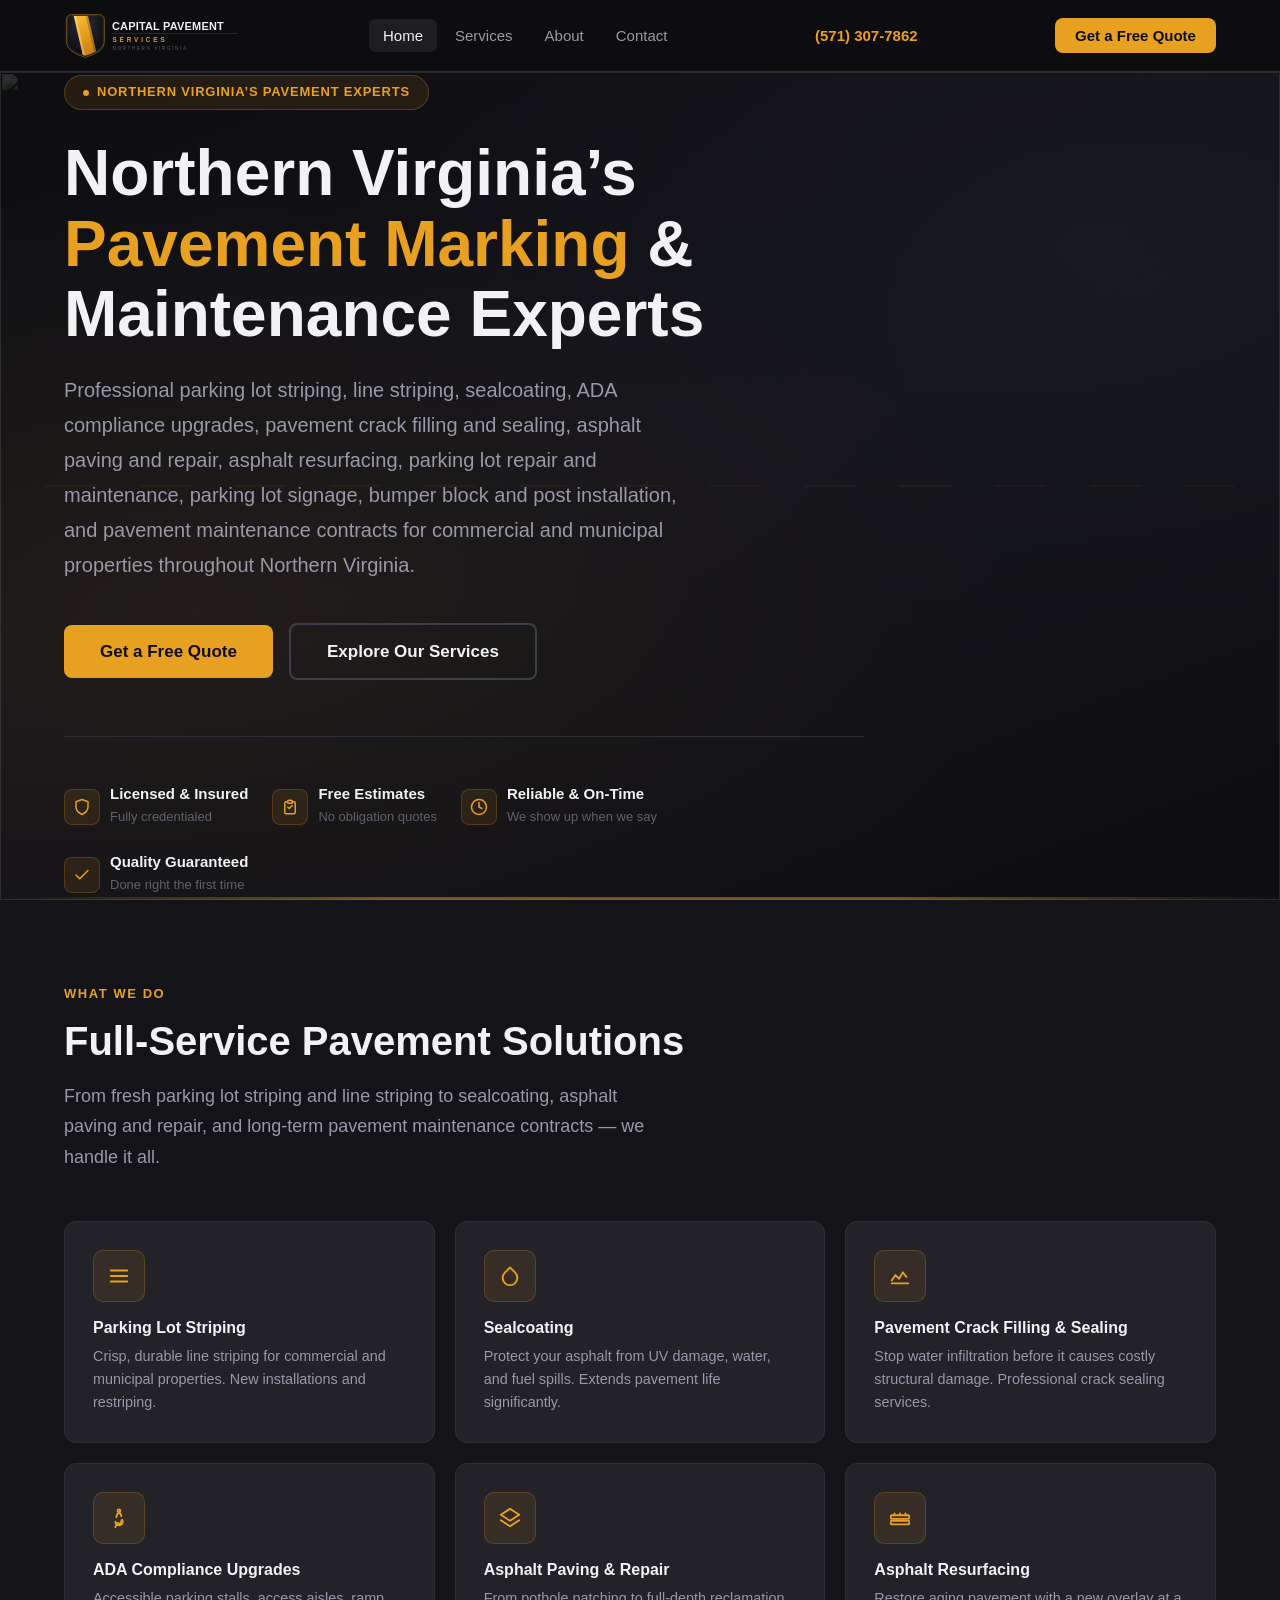
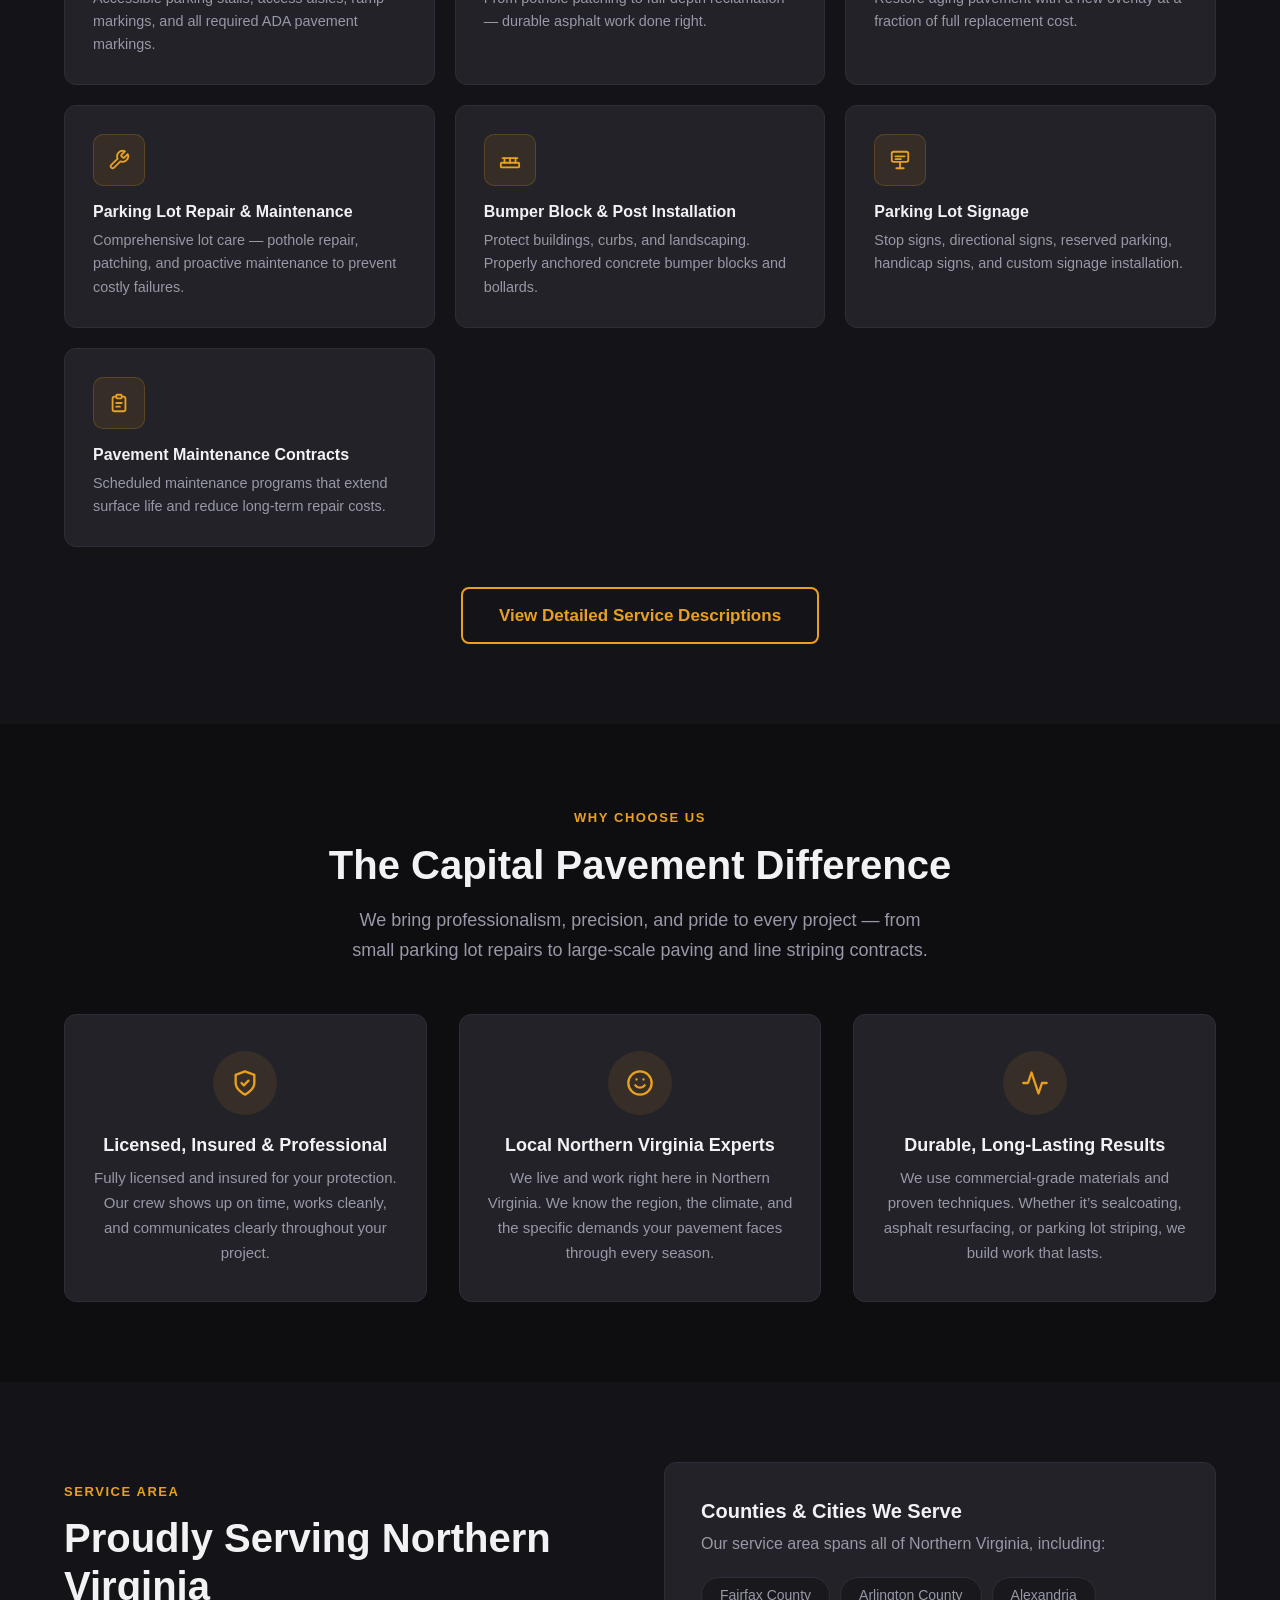
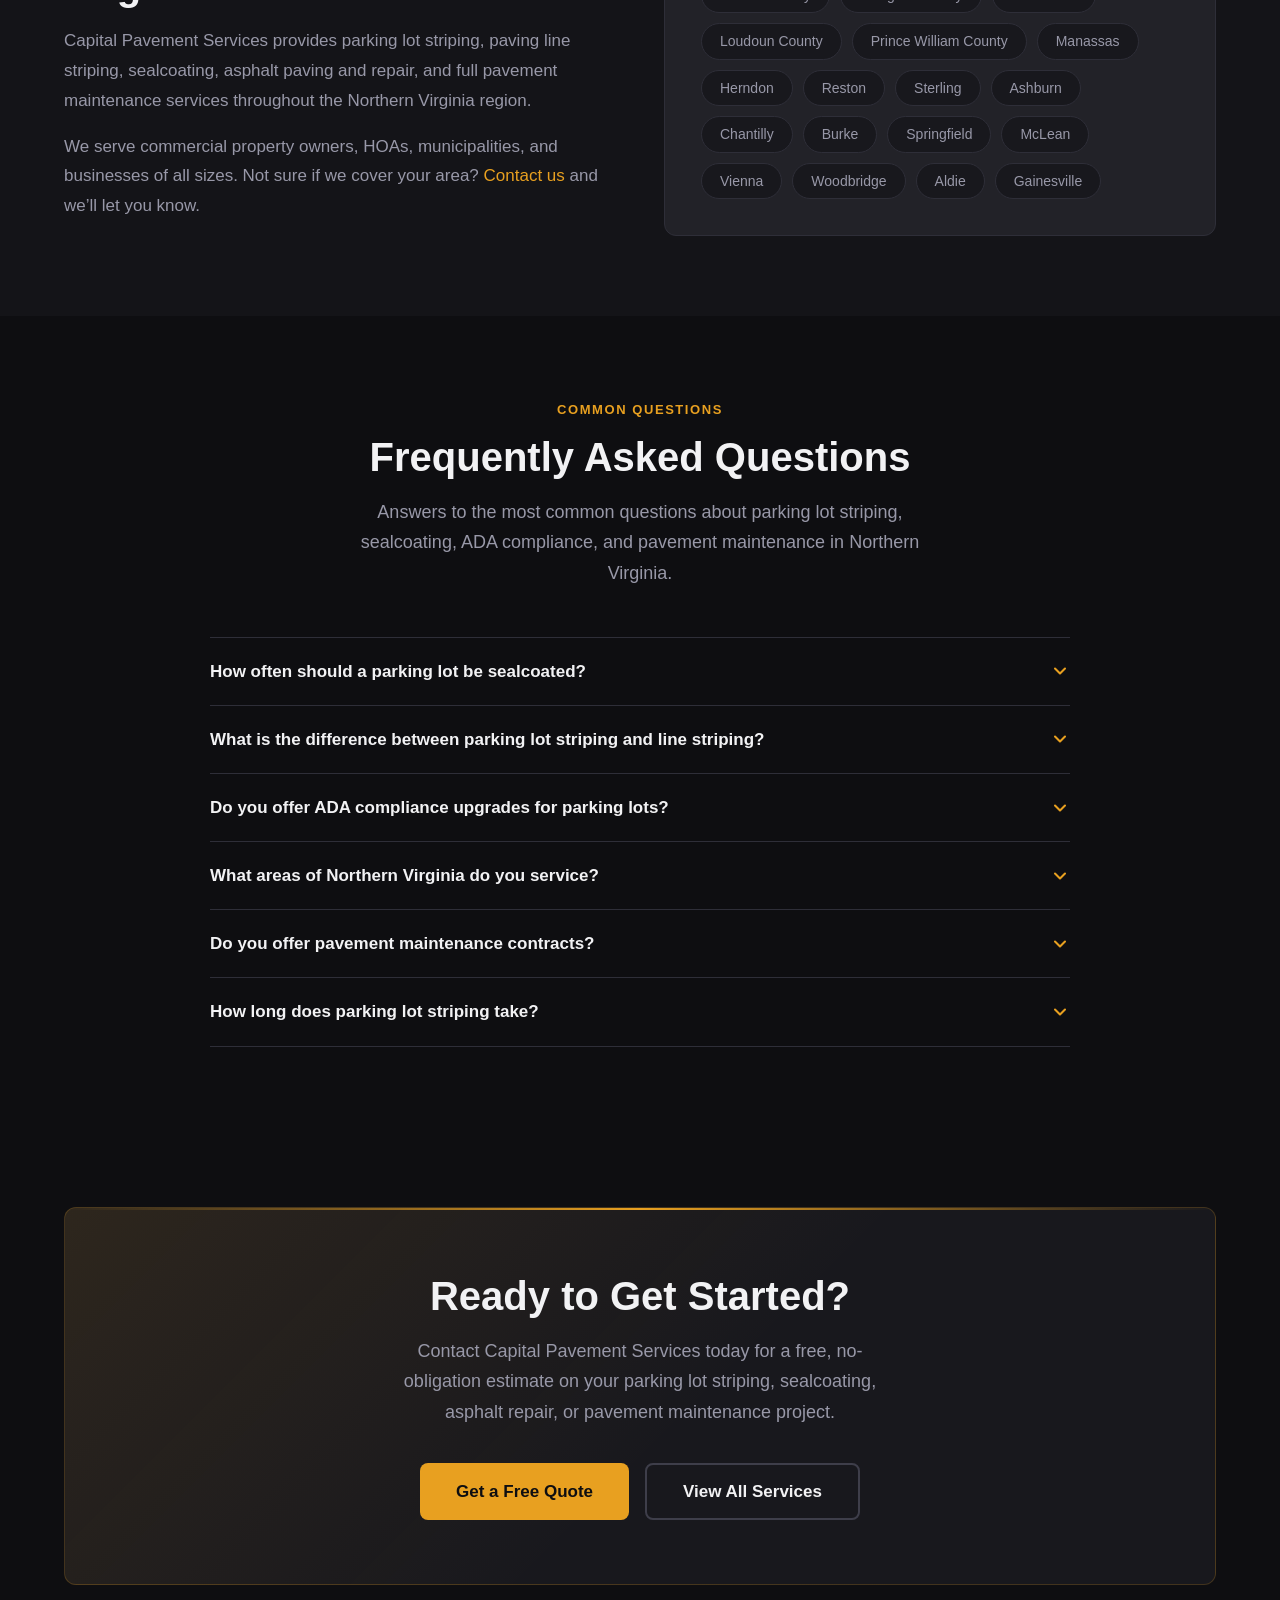
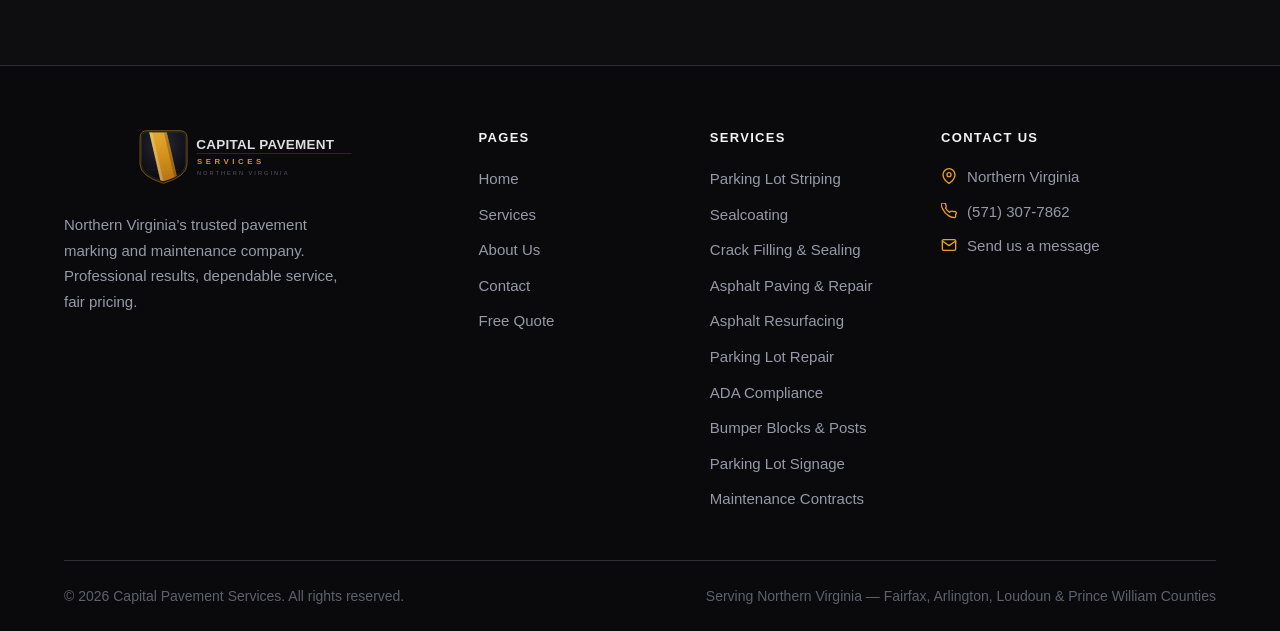
==== index.html @ f431bd07 "Initial Capital Pavement Services website launch" ====
<!DOCTYPE html>
<html lang="en">
<head>
  <meta charset="UTF-8" />
  <meta name="viewport" content="width=device-width, initial-scale=1.0" />
  <title>Capital Pavement Services | Parking Lot Striping &amp; Pavement Maintenance — Northern Virginia</title>
  <meta name="description" content="Northern Virginia's trusted pavement marking and maintenance company. Parking lot striping, sealcoating, asphalt paving, crack filling, ADA compliance, and more. Serving Fairfax, Arlington, Alexandria, Loudoun, and Prince William counties." />
  <link rel="canonical" href="https://capitalpavementservices.com/" />
  <link rel="stylesheet" href="css/styles.css" />

  <!-- ===== STRUCTURED DATA: LocalBusiness + FAQPage ===== -->
  <script type="application/ld+json">
  {
    "@context": "https://schema.org",
    "@graph": [
      {
        "@type": ["LocalBusiness", "ProfessionalService"],
        "@id": "https://capitalpavementservices.com/#business",
        "name": "Capital Pavement Services",
        "url": "https://capitalpavementservices.com",
        "telephone": "+15713077862",
        "logo": "https://capitalpavementservices.com/logo.svg",
        "image": "https://capitalpavementservices.com/logo.svg",
        "description": "Northern Virginia's trusted pavement marking and maintenance company. Professional parking lot striping, line striping, sealcoating, ADA compliance upgrades, asphalt paving and repair, asphalt resurfacing, pavement crack filling and sealing, parking lot repair and maintenance, parking lot signage, bumper block and post installation, and pavement maintenance contracts.",
        "areaServed": [
          {"@type": "County", "name": "Fairfax County", "containedIn": {"@type": "State", "name": "Virginia"}},
          {"@type": "County", "name": "Arlington County", "containedIn": {"@type": "State", "name": "Virginia"}},
          {"@type": "County", "name": "Loudoun County", "containedIn": {"@type": "State", "name": "Virginia"}},
          {"@type": "County", "name": "Prince William County", "containedIn": {"@type": "State", "name": "Virginia"}},
          {"@type": "City", "name": "Alexandria", "containedIn": {"@type": "State", "name": "Virginia"}},
          {"@type": "City", "name": "Herndon", "containedIn": {"@type": "State", "name": "Virginia"}},
          {"@type": "City", "name": "Reston", "containedIn": {"@type": "State", "name": "Virginia"}},
          {"@type": "City", "name": "Sterling", "containedIn": {"@type": "State", "name": "Virginia"}},
          {"@type": "City", "name": "Ashburn", "containedIn": {"@type": "State", "name": "Virginia"}},
          {"@type": "City", "name": "Chantilly", "containedIn": {"@type": "State", "name": "Virginia"}},
          {"@type": "City", "name": "Manassas", "containedIn": {"@type": "State", "name": "Virginia"}},
          {"@type": "City", "name": "Woodbridge", "containedIn": {"@type": "State", "name": "Virginia"}},
          {"@type": "City", "name": "McLean", "containedIn": {"@type": "State", "name": "Virginia"}},
          {"@type": "City", "name": "Vienna", "containedIn": {"@type": "State", "name": "Virginia"}},
          {"@type": "City", "name": "Springfield", "containedIn": {"@type": "State", "name": "Virginia"}},
          {"@type": "City", "name": "Burke", "containedIn": {"@type": "State", "name": "Virginia"}},
          {"@type": "City", "name": "Gainesville", "containedIn": {"@type": "State", "name": "Virginia"}},
          {"@type": "City", "name": "Aldie", "containedIn": {"@type": "State", "name": "Virginia"}}
        ],
        "hasOfferCatalog": {
          "@type": "OfferCatalog",
          "name": "Pavement Services — Northern Virginia",
          "itemListElement": [
            {"@type": "Offer", "itemOffered": {"@type": "Service", "name": "Parking Lot Striping", "url": "https://capitalpavementservices.com/parking-lot-striping.html"}},
            {"@type": "Offer", "itemOffered": {"@type": "Service", "name": "Line Striping", "url": "https://capitalpavementservices.com/parking-lot-striping.html"}},
            {"@type": "Offer", "itemOffered": {"@type": "Service", "name": "Sealcoating", "url": "https://capitalpavementservices.com/sealcoating.html"}},
            {"@type": "Offer", "itemOffered": {"@type": "Service", "name": "ADA Compliance Upgrades", "url": "https://capitalpavementservices.com/ada-compliance.html"}},
            {"@type": "Offer", "itemOffered": {"@type": "Service", "name": "Pavement Crack Filling and Sealing", "url": "https://capitalpavementservices.com/crack-filling.html"}},
            {"@type": "Offer", "itemOffered": {"@type": "Service", "name": "Asphalt Paving and Repair", "url": "https://capitalpavementservices.com/asphalt-paving.html"}},
            {"@type": "Offer", "itemOffered": {"@type": "Service", "name": "Asphalt Resurfacing", "url": "https://capitalpavementservices.com/asphalt-resurfacing.html"}},
            {"@type": "Offer", "itemOffered": {"@type": "Service", "name": "Parking Lot Repair and Maintenance", "url": "https://capitalpavementservices.com/parking-lot-maintenance.html"}},
            {"@type": "Offer", "itemOffered": {"@type": "Service", "name": "Parking Lot Signage", "url": "https://capitalpavementservices.com/parking-lot-signage.html"}},
            {"@type": "Offer", "itemOffered": {"@type": "Service", "name": "Bumper Block and Post Installation", "url": "https://capitalpavementservices.com/bumper-block-installation.html"}},
            {"@type": "Offer", "itemOffered": {"@type": "Service", "name": "Pavement Maintenance Contracts", "url": "https://capitalpavementservices.com/maintenance-contracts.html"}}
          ]
        }
      },
      {
        "@type": "FAQPage",
        "mainEntity": [
          {
            "@type": "Question",
            "name": "How often should a parking lot be sealcoated?",
            "acceptedAnswer": {
              "@type": "Answer",
              "text": "Most commercial parking lots in Northern Virginia should be sealcoated every 2–3 years. The right schedule depends on traffic volume, sun exposure, and the current condition of the asphalt. Freshly paved surfaces should cure for at least 6–12 months before the first sealcoating application. Regular sealcoating prevents UV oxidation, water infiltration, and fuel spill damage — extending the life of your pavement significantly and reducing long-term repair costs."
            }
          },
          {
            "@type": "Question",
            "name": "What is the difference between parking lot striping and line striping?",
            "acceptedAnswer": {
              "@type": "Answer",
              "text": "Parking lot striping and line striping refer to the same service — the painted markings applied to a parking lot surface. These include parking space lines, directional arrows, fire lanes, handicap symbols, crosswalks, and stall numbers. 'Line striping' is a broader industry term that covers any pavement line marking, while 'parking lot striping' specifically describes commercial lot markings. At Capital Pavement Services, we use both terms interchangeably when describing our commercial parking lot marking services throughout Northern Virginia."
            }
          },
          {
            "@type": "Question",
            "name": "Do you offer ADA compliance upgrades for parking lots?",
            "acceptedAnswer": {
              "@type": "Answer",
              "text": "Yes. Capital Pavement Services provides full ADA compliance upgrades for commercial parking lots throughout Northern Virginia. This includes painting accessible parking stalls, van-accessible spaces, access aisles, ISA (International Symbol of Accessibility) symbols, curb ramp markings, and installing ADA-compliant handicap parking signs. We help property owners meet all current ADA requirements to avoid costly penalties and ensure access for every visitor."
            }
          },
          {
            "@type": "Question",
            "name": "What areas of Northern Virginia do you service?",
            "acceptedAnswer": {
              "@type": "Answer",
              "text": "We serve commercial and municipal properties throughout Northern Virginia, including Fairfax County, Arlington County, Alexandria, Loudoun County, Prince William County, Manassas, Herndon, Reston, Sterling, Ashburn, Chantilly, Burke, Springfield, McLean, Vienna, Woodbridge, Aldie, and Gainesville. Not sure if we cover your location? Contact us and we'll be happy to let you know."
            }
          },
          {
            "@type": "Question",
            "name": "Do you offer pavement maintenance contracts?",
            "acceptedAnswer": {
              "@type": "Answer",
              "text": "Yes. Our pavement maintenance contracts are designed for commercial property owners, property managers, HOAs, and municipalities who want to protect their pavement investment long-term. A maintenance contract with Capital Pavement Services typically includes scheduled sealcoating, crack filling, restriping, and annual pavement inspections. Contract clients receive priority scheduling and preferred pricing on all services."
            }
          },
          {
            "@type": "Question",
            "name": "How long does parking lot striping take?",
            "acceptedAnswer": {
              "@type": "Answer",
              "text": "Most standard commercial parking lot striping jobs in Northern Virginia are completed in a few hours to a single day, depending on lot size and layout complexity. Freshly painted lines typically dry within 30–60 minutes under normal weather conditions. We schedule work to minimize disruption to your tenants or customers — early mornings, evenings, and weekends are all available."
            }
          }
        ]
      }
    ]
  }
  </script>
</head>
<body>

  <!-- ===== NAVIGATION ===== -->
  <nav class="nav" role="navigation" aria-label="Main navigation">
    <div class="container nav-inner">

      <a href="index.html" class="nav-logo" aria-label="Capital Pavement Services Home">
        <img src="logo.svg" alt="Capital Pavement Services — Northern Virginia" class="nav-logo-img" />
      </a>

      <ul class="nav-links" role="list">
        <li><a href="index.html" class="nav-link">Home</a></li>
        <li><a href="services.html" class="nav-link">Services</a></li>
        <li><a href="about.html" class="nav-link">About</a></li>
        <li><a href="contact.html" class="nav-link">Contact</a></li>
      </ul>

      <a href="tel:5713077862" class="nav-phone">(571) 307-7862</a>
      <a href="contact.html" class="btn btn-primary nav-cta">Get a Free Quote</a>

      <button class="nav-toggle" id="navToggle" aria-expanded="false" aria-label="Open menu">
        <span></span>
        <span></span>
        <span></span>
      </button>
    </div>
  </nav>

  <!-- Mobile nav drawer -->
  <div class="mobile-nav" id="mobileNav" role="dialog" aria-label="Mobile menu">
    <a href="index.html" class="mobile-nav-link">Home</a>
    <a href="services.html" class="mobile-nav-link">Services</a>
    <a href="about.html" class="mobile-nav-link">About</a>
    <a href="contact.html" class="mobile-nav-link">Contact</a>
    <a href="tel:5713077862" class="mobile-nav-phone">&#9990; Call: (571) 307-7862</a>
    <a href="contact.html" class="btn btn-primary mobile-nav-cta">Get a Free Quote</a>
  </div>

  <!-- ===== HERO ===== -->
  <section class="hero" aria-label="Hero">
    <img
      src="https://images.unsplash.com/photo-1656644177899-a83d045640e9?auto=format&fit=crop&w=1920&q=80"
      alt=""
      class="hero-bg-img"
      aria-hidden="true"
      fetchpriority="high"
    />
    <div class="container">
      <div class="hero-content">

        <div class="hero-badge">Northern Virginia&rsquo;s Pavement Experts</div>

        <h1>
          Northern Virginia&rsquo;s<br />
          <span class="accent">Pavement Marking</span> &amp;<br />
          Maintenance Experts
        </h1>

        <p class="hero-subtitle">
          Professional parking lot striping, line striping, sealcoating, ADA compliance upgrades, pavement crack filling and sealing, asphalt paving and repair, asphalt resurfacing, parking lot repair and maintenance, parking lot signage, bumper block and post installation, and pavement maintenance contracts for commercial and municipal properties throughout Northern Virginia.
        </p>

        <div class="hero-actions">
          <a href="contact.html" class="btn btn-primary btn-lg">Get a Free Quote</a>
          <a href="services.html" class="btn btn-secondary btn-lg">Explore Our Services</a>
        </div>

        <div class="hero-trust">
          <div class="hero-trust-item">
            <div class="hero-trust-icon">
              <svg viewBox="0 0 24 24" fill="none" stroke="currentColor" stroke-width="2" stroke-linecap="round" stroke-linejoin="round" aria-hidden="true">
                <path d="M12 22s8-4 8-10V5l-8-3-8 3v7c0 6 8 10 8 10z"/>
              </svg>
            </div>
            <div class="hero-trust-text">
              <strong>Licensed &amp; Insured</strong>
              <span>Fully credentialed</span>
            </div>
          </div>
          <div class="hero-trust-item">
            <div class="hero-trust-icon">
              <svg viewBox="0 0 24 24" fill="none" stroke="currentColor" stroke-width="2" stroke-linecap="round" stroke-linejoin="round" aria-hidden="true">
                <path d="M9 5H7a2 2 0 00-2 2v12a2 2 0 002 2h10a2 2 0 002-2V7a2 2 0 00-2-2h-2"/>
                <rect x="9" y="3" width="6" height="4" rx="1"/>
                <polyline points="9 12 11 14 15 10"/>
              </svg>
            </div>
            <div class="hero-trust-text">
              <strong>Free Estimates</strong>
              <span>No obligation quotes</span>
            </div>
          </div>
          <div class="hero-trust-item">
            <div class="hero-trust-icon">
              <svg viewBox="0 0 24 24" fill="none" stroke="currentColor" stroke-width="2" stroke-linecap="round" stroke-linejoin="round" aria-hidden="true">
                <circle cx="12" cy="12" r="10"/>
                <polyline points="12 6 12 12 16 14"/>
              </svg>
            </div>
            <div class="hero-trust-text">
              <strong>Reliable &amp; On-Time</strong>
              <span>We show up when we say</span>
            </div>
          </div>
          <div class="hero-trust-item">
            <div class="hero-trust-icon">
              <svg viewBox="0 0 24 24" fill="none" stroke="currentColor" stroke-width="2" stroke-linecap="round" stroke-linejoin="round" aria-hidden="true">
                <polyline points="20 6 9 17 4 12"/>
              </svg>
            </div>
            <div class="hero-trust-text">
              <strong>Quality Guaranteed</strong>
              <span>Done right the first time</span>
            </div>
          </div>
        </div>

      </div>
    </div>
  </section>

  <!-- ===== SERVICES PREVIEW ===== -->
  <section class="section section-alt" aria-labelledby="services-heading">
    <div class="container">
      <div class="section-header">
        <p class="section-label">What We Do</p>
        <h2 class="section-title" id="services-heading">Full-Service Pavement Solutions</h2>
        <p class="section-subtitle">
          From fresh parking lot striping and line striping to sealcoating, asphalt paving and repair,
          and long-term pavement maintenance contracts — we handle it all.
        </p>
      </div>

      <div class="services-preview-grid">

        <!-- 1. Parking Lot Striping -->
        <div class="service-card">
          <div class="service-icon" aria-hidden="true">
            <svg viewBox="0 0 24 24" fill="none" stroke="currentColor" stroke-width="2" stroke-linecap="round">
              <line x1="3" y1="6" x2="21" y2="6"/>
              <line x1="3" y1="12" x2="21" y2="12"/>
              <line x1="3" y1="18" x2="21" y2="18"/>
            </svg>
          </div>
          <h3>Parking Lot Striping</h3>
          <p>Crisp, durable line striping for commercial and municipal properties. New installations and restriping.</p>
        </div>

        <!-- 2. Sealcoating -->
        <div class="service-card">
          <div class="service-icon" aria-hidden="true">
            <svg viewBox="0 0 24 24" fill="none" stroke="currentColor" stroke-width="2" stroke-linecap="round" stroke-linejoin="round">
              <path d="M12 2.69l5.66 5.66a8 8 0 11-11.31 0z"/>
            </svg>
          </div>
          <h3>Sealcoating</h3>
          <p>Protect your asphalt from UV damage, water, and fuel spills. Extends pavement life significantly.</p>
        </div>

        <!-- 3. Crack Filling -->
        <div class="service-card">
          <div class="service-icon" aria-hidden="true">
            <svg viewBox="0 0 24 24" fill="none" stroke="currentColor" stroke-width="2" stroke-linecap="round" stroke-linejoin="round">
              <polyline points="3 17 7 11 11 15 15 8 19 13"/>
              <line x1="3" y1="20" x2="21" y2="20"/>
            </svg>
          </div>
          <h3>Pavement Crack Filling &amp; Sealing</h3>
          <p>Stop water infiltration before it causes costly structural damage. Professional crack sealing services.</p>
        </div>

        <!-- 4. ADA Compliance (moved above Asphalt Paving) -->
        <div class="service-card">
          <div class="service-icon" aria-hidden="true">
            <svg viewBox="0 0 24 24" fill="none" stroke="currentColor" stroke-width="2" stroke-linecap="round" stroke-linejoin="round">
              <circle cx="12" cy="4" r="1.5"/>
              <path d="M8 22l2.5-5 2 2.5 2.5-5"/>
              <path d="M9 11l1.5-4h3l1 3"/>
              <path d="M15.5 14a4 4 0 11-7.5 2"/>
            </svg>
          </div>
          <h3>ADA Compliance Upgrades</h3>
          <p>Accessible parking stalls, access aisles, ramp markings, and all required ADA pavement markings.</p>
        </div>

        <!-- 5. Asphalt Paving & Repair -->
        <div class="service-card">
          <div class="service-icon" aria-hidden="true">
            <svg viewBox="0 0 24 24" fill="none" stroke="currentColor" stroke-width="2" stroke-linecap="round" stroke-linejoin="round">
              <polygon points="12 2 22 8.5 12 15 2 8.5"/>
              <polyline points="2 14.5 12 21 22 14.5"/>
            </svg>
          </div>
          <h3>Asphalt Paving &amp; Repair</h3>
          <p>From pothole patching to full-depth reclamation — durable asphalt work done right.</p>
        </div>

        <!-- 6. Asphalt Resurfacing -->
        <div class="service-card">
          <div class="service-icon" aria-hidden="true">
            <svg viewBox="0 0 24 24" fill="none" stroke="currentColor" stroke-width="2" stroke-linecap="round" stroke-linejoin="round">
              <rect x="2" y="15" width="20" height="4" rx="1"/>
              <rect x="2" y="9" width="20" height="4" rx="1"/>
              <path d="M6 9V7"/><path d="M12 9V7"/><path d="M18 9V7"/>
            </svg>
          </div>
          <h3>Asphalt Resurfacing</h3>
          <p>Restore aging pavement with a new overlay at a fraction of full replacement cost.</p>
        </div>

        <!-- 7. Parking Lot Repair & Maintenance -->
        <div class="service-card">
          <div class="service-icon" aria-hidden="true">
            <svg viewBox="0 0 24 24" fill="none" stroke="currentColor" stroke-width="2" stroke-linecap="round" stroke-linejoin="round">
              <path d="M14.7 6.3a1 1 0 000 1.4l1.6 1.6a1 1 0 001.4 0l3.77-3.77a6 6 0 01-7.94 7.94l-6.91 6.91a2.12 2.12 0 01-3-3l6.91-6.91a6 6 0 017.94-7.94l-3.76 3.76z"/>
            </svg>
          </div>
          <h3>Parking Lot Repair &amp; Maintenance</h3>
          <p>Comprehensive lot care — pothole repair, patching, and proactive maintenance to prevent costly failures.</p>
        </div>

        <!-- 8. Bumper Block & Post Installation -->
        <div class="service-card">
          <div class="service-icon" aria-hidden="true">
            <svg viewBox="0 0 24 24" fill="none" stroke="currentColor" stroke-width="2" stroke-linecap="round" stroke-linejoin="round">
              <rect x="2" y="15" width="20" height="5" rx="1"/>
              <line x1="6" y1="15" x2="6" y2="10"/>
              <line x1="12" y1="15" x2="12" y2="10"/>
              <line x1="18" y1="15" x2="18" y2="10"/>
              <line x1="4" y1="10" x2="20" y2="10"/>
            </svg>
          </div>
          <h3>Bumper Block &amp; Post Installation</h3>
          <p>Protect buildings, curbs, and landscaping. Properly anchored concrete bumper blocks and bollards.</p>
        </div>

        <!-- 9. Parking Lot Signage -->
        <div class="service-card">
          <div class="service-icon" aria-hidden="true">
            <svg viewBox="0 0 24 24" fill="none" stroke="currentColor" stroke-width="2" stroke-linecap="round" stroke-linejoin="round">
              <rect x="3" y="3" width="18" height="11" rx="2"/>
              <line x1="12" y1="14" x2="12" y2="21"/>
              <line x1="8" y1="21" x2="16" y2="21"/>
              <line x1="7" y1="8" x2="17" y2="8"/>
              <line x1="7" y1="11" x2="13" y2="11"/>
            </svg>
          </div>
          <h3>Parking Lot Signage</h3>
          <p>Stop signs, directional signs, reserved parking, handicap signs, and custom signage installation.</p>
        </div>

        <!-- 10. Maintenance Contracts -->
        <div class="service-card">
          <div class="service-icon" aria-hidden="true">
            <svg viewBox="0 0 24 24" fill="none" stroke="currentColor" stroke-width="2" stroke-linecap="round" stroke-linejoin="round">
              <path d="M9 5H7a2 2 0 00-2 2v12a2 2 0 002 2h10a2 2 0 002-2V7a2 2 0 00-2-2h-2"/>
              <rect x="9" y="3" width="6" height="4" rx="1"/>
              <line x1="9" y1="12" x2="15" y2="12"/>
              <line x1="9" y1="16" x2="13" y2="16"/>
            </svg>
          </div>
          <h3>Pavement Maintenance Contracts</h3>
          <p>Scheduled maintenance programs that extend surface life and reduce long-term repair costs.</p>
        </div>

      </div>

      <div style="text-align: center; margin-top: 40px;">
        <a href="services.html" class="btn btn-outline btn-lg">View Detailed Service Descriptions</a>
      </div>
    </div>
  </section>

  <!-- ===== WHY CHOOSE US ===== -->
  <section class="section" aria-labelledby="why-heading">
    <div class="container">
      <div class="section-header centered">
        <p class="section-label">Why Choose Us</p>
        <h2 class="section-title" id="why-heading">The Capital Pavement Difference</h2>
        <p class="section-subtitle">
          We bring professionalism, precision, and pride to every project — from small parking lot repairs
          to large-scale paving and line striping contracts.
        </p>
      </div>

      <div class="features-grid">
        <div class="feature-item">
          <div class="feature-icon" aria-hidden="true">
            <svg viewBox="0 0 24 24" fill="none" stroke="currentColor" stroke-width="2" stroke-linecap="round" stroke-linejoin="round">
              <path d="M12 22s8-4 8-10V5l-8-3-8 3v7c0 6 8 10 8 10z"/>
              <polyline points="9 12 11 14 15 10"/>
            </svg>
          </div>
          <h3>Licensed, Insured &amp; Professional</h3>
          <p>
            Fully licensed and insured for your protection. Our crew shows up on time, works cleanly,
            and communicates clearly throughout your project.
          </p>
        </div>

        <div class="feature-item">
          <div class="feature-icon" aria-hidden="true">
            <svg viewBox="0 0 24 24" fill="none" stroke="currentColor" stroke-width="2" stroke-linecap="round" stroke-linejoin="round">
              <circle cx="12" cy="12" r="10"/>
              <path d="M8 14s1.5 2 4 2 4-2 4-2"/>
              <line x1="9" y1="9" x2="9.01" y2="9"/>
              <line x1="15" y1="9" x2="15.01" y2="9"/>
            </svg>
          </div>
          <h3>Local Northern Virginia Experts</h3>
          <p>
            We live and work right here in Northern Virginia. We know the region, the climate, and
            the specific demands your pavement faces through every season.
          </p>
        </div>

        <div class="feature-item">
          <div class="feature-icon" aria-hidden="true">
            <svg viewBox="0 0 24 24" fill="none" stroke="currentColor" stroke-width="2" stroke-linecap="round" stroke-linejoin="round">
              <polyline points="22 12 18 12 15 21 9 3 6 12 2 12"/>
            </svg>
          </div>
          <h3>Durable, Long-Lasting Results</h3>
          <p>
            We use commercial-grade materials and proven techniques. Whether it&rsquo;s sealcoating,
            asphalt resurfacing, or parking lot striping, we build work that lasts.
          </p>
        </div>
      </div>
    </div>
  </section>

  <!-- ===== SERVICE AREA ===== -->
  <section class="section section-alt" aria-labelledby="area-heading">
    <div class="container">
      <div class="two-col-grid">
        <div>
          <p class="section-label">Service Area</p>
          <h2 class="section-title" id="area-heading">Proudly Serving Northern Virginia</h2>
          <p style="font-size: 1.0625rem; line-height: 1.75; color: var(--text-secondary); margin-bottom: 16px;">
            Capital Pavement Services provides parking lot striping, paving line striping, sealcoating,
            asphalt paving and repair, and full pavement maintenance services throughout the Northern
            Virginia region.
          </p>
          <p style="font-size: 1.0625rem; line-height: 1.75; color: var(--text-secondary);">
            We serve commercial property owners, HOAs, municipalities, and businesses of all sizes.
            Not sure if we cover your area? <a href="contact.html">Contact us</a> and we&rsquo;ll let you know.
          </p>
        </div>
        <div class="service-area-block">
          <h3>Counties &amp; Cities We Serve</h3>
          <p>Our service area spans all of Northern Virginia, including:</p>
          <div class="area-tags">
            <span class="area-tag">Fairfax County</span>
            <span class="area-tag">Arlington County</span>
            <span class="area-tag">Alexandria</span>
            <span class="area-tag">Loudoun County</span>
            <span class="area-tag">Prince William County</span>
            <span class="area-tag">Manassas</span>
            <span class="area-tag">Herndon</span>
            <span class="area-tag">Reston</span>
            <span class="area-tag">Sterling</span>
            <span class="area-tag">Ashburn</span>
            <span class="area-tag">Chantilly</span>
            <span class="area-tag">Burke</span>
            <span class="area-tag">Springfield</span>
            <span class="area-tag">McLean</span>
            <span class="area-tag">Vienna</span>
            <span class="area-tag">Woodbridge</span>
            <span class="area-tag">Aldie</span>
            <span class="area-tag">Gainesville</span>
          </div>
        </div>
      </div>
    </div>
  </section>

  <!-- ===== FAQ ===== -->
  <section class="section faq-section" aria-labelledby="faq-heading">
    <div class="container">
      <div class="section-header centered">
        <p class="section-label">Common Questions</p>
        <h2 class="section-title" id="faq-heading">Frequently Asked Questions</h2>
        <p class="section-subtitle">
          Answers to the most common questions about parking lot striping, sealcoating,
          ADA compliance, and pavement maintenance in Northern Virginia.
        </p>
      </div>

      <div class="faq-grid">

        <details class="faq-item">
          <summary>
            How often should a parking lot be sealcoated?
            <svg class="faq-chevron" viewBox="0 0 24 24" fill="none" stroke-width="2.5" stroke-linecap="round" stroke-linejoin="round" aria-hidden="true"><polyline points="6 9 12 15 18 9"/></svg>
          </summary>
          <p class="faq-answer">
            Most commercial parking lots in Northern Virginia should be sealcoated every
            <strong>2–3 years</strong>. The right schedule depends on traffic volume, sun
            exposure, and the current condition of your asphalt. Freshly paved surfaces
            should cure for at least 6–12 months before the first application. Regular
            <a href="sealcoating.html">sealcoating</a> prevents UV oxidation, water
            infiltration, and fuel spill damage — extending pavement life significantly
            and reducing long-term repair costs.
          </p>
        </details>

        <details class="faq-item">
          <summary>
            What is the difference between parking lot striping and line striping?
            <svg class="faq-chevron" viewBox="0 0 24 24" fill="none" stroke-width="2.5" stroke-linecap="round" stroke-linejoin="round" aria-hidden="true"><polyline points="6 9 12 15 18 9"/></svg>
          </summary>
          <p class="faq-answer">
            <a href="parking-lot-striping.html">Parking lot striping and line striping</a>
            refer to the same service — the painted markings applied to a parking lot
            surface, including space lines, directional arrows, fire lanes, handicap
            symbols, crosswalks, and stall numbers. "Line striping" is a broader industry
            term covering any pavement line marking, while "parking lot striping" specifically
            describes commercial lot markings. At Capital Pavement Services, we use both
            terms to describe our pavement marking work throughout Northern Virginia.
          </p>
        </details>

        <details class="faq-item">
          <summary>
            Do you offer ADA compliance upgrades for parking lots?
            <svg class="faq-chevron" viewBox="0 0 24 24" fill="none" stroke-width="2.5" stroke-linecap="round" stroke-linejoin="round" aria-hidden="true"><polyline points="6 9 12 15 18 9"/></svg>
          </summary>
          <p class="faq-answer">
            Yes. We provide full <a href="ada-compliance.html">ADA compliance upgrades</a>
            for commercial parking lots throughout Northern Virginia. This includes accessible
            parking stalls, van-accessible spaces, access aisles, ISA (International Symbol
            of Accessibility) symbols, curb ramp markings, and ADA-compliant handicap parking
            signs. We help property owners meet current ADA requirements to avoid penalties
            and ensure access for every visitor.
          </p>
        </details>

        <details class="faq-item">
          <summary>
            What areas of Northern Virginia do you service?
            <svg class="faq-chevron" viewBox="0 0 24 24" fill="none" stroke-width="2.5" stroke-linecap="round" stroke-linejoin="round" aria-hidden="true"><polyline points="6 9 12 15 18 9"/></svg>
          </summary>
          <p class="faq-answer">
            We serve commercial and municipal properties throughout Northern Virginia —
            Fairfax County, Arlington County, Alexandria, Loudoun County, Prince William
            County, Manassas, Herndon, Reston, Sterling, Ashburn, Chantilly, Burke,
            Springfield, McLean, Vienna, Woodbridge, Aldie, and Gainesville. Not sure
            if we cover your location? <a href="contact.html">Contact us</a> and
            we&rsquo;ll let you know.
          </p>
        </details>

        <details class="faq-item">
          <summary>
            Do you offer pavement maintenance contracts?
            <svg class="faq-chevron" viewBox="0 0 24 24" fill="none" stroke-width="2.5" stroke-linecap="round" stroke-linejoin="round" aria-hidden="true"><polyline points="6 9 12 15 18 9"/></svg>
          </summary>
          <p class="faq-answer">
            Yes. Our <a href="maintenance-contracts.html">pavement maintenance contracts</a>
            are designed for commercial property owners, property managers, HOAs, and
            municipalities who want to protect their pavement investment long-term. A
            contract typically includes scheduled sealcoating, crack filling, restriping,
            and annual inspections. Contract clients receive priority scheduling and
            preferred pricing on all services.
          </p>
        </details>

        <details class="faq-item">
          <summary>
            How long does parking lot striping take?
            <svg class="faq-chevron" viewBox="0 0 24 24" fill="none" stroke-width="2.5" stroke-linecap="round" stroke-linejoin="round" aria-hidden="true"><polyline points="6 9 12 15 18 9"/></svg>
          </summary>
          <p class="faq-answer">
            Most standard <a href="parking-lot-striping.html">commercial parking lot
            striping</a> jobs in Northern Virginia are completed in a few hours to a
            single day, depending on lot size and layout complexity. Freshly painted
            lines typically dry within 30–60 minutes under normal weather conditions.
            We schedule work to minimize disruption to your tenants and customers —
            early mornings, evenings, and weekends are all available.
          </p>
        </details>

      </div>
    </div>
  </section>

  <!-- ===== CTA BANNER ===== -->
  <section class="section" aria-labelledby="cta-heading">
    <div class="container">
      <div class="cta-banner">
        <h2 id="cta-heading">Ready to Get Started?</h2>
        <p>
          Contact Capital Pavement Services today for a free, no-obligation estimate on your
          parking lot striping, sealcoating, asphalt repair, or pavement maintenance project.
        </p>
        <div class="cta-banner-actions">
          <a href="contact.html" class="btn btn-primary btn-lg">Get a Free Quote</a>
          <a href="services.html" class="btn btn-secondary btn-lg">View All Services</a>
        </div>
      </div>
    </div>
  </section>

  <!-- ===== FOOTER ===== -->
  <footer class="footer" role="contentinfo">
    <div class="container">
      <div class="footer-grid">

        <div class="footer-brand">
          <div class="footer-logo">
            <img src="logo.svg" alt="Capital Pavement Services — Northern Virginia" class="footer-logo-img" />
          </div>
          <p>
            Northern Virginia&rsquo;s trusted pavement marking and maintenance company.
            Professional results, dependable service, fair pricing.
          </p>
        </div>

        <div class="footer-col">
          <h4>Pages</h4>
          <ul class="footer-links" role="list">
            <li><a href="index.html" class="footer-link">Home</a></li>
            <li><a href="services.html" class="footer-link">Services</a></li>
            <li><a href="about.html" class="footer-link">About Us</a></li>
            <li><a href="contact.html" class="footer-link">Contact</a></li>
            <li><a href="contact.html" class="footer-link">Free Quote</a></li>
          </ul>
        </div>

        <div class="footer-col">
          <h4>Services</h4>
          <ul class="footer-links" role="list">
            <li><a href="parking-lot-striping.html" class="footer-link">Parking Lot Striping</a></li>
            <li><a href="sealcoating.html" class="footer-link">Sealcoating</a></li>
            <li><a href="crack-filling.html" class="footer-link">Crack Filling &amp; Sealing</a></li>
            <li><a href="asphalt-paving.html" class="footer-link">Asphalt Paving &amp; Repair</a></li>
            <li><a href="asphalt-resurfacing.html" class="footer-link">Asphalt Resurfacing</a></li>
            <li><a href="parking-lot-maintenance.html" class="footer-link">Parking Lot Repair</a></li>
            <li><a href="ada-compliance.html" class="footer-link">ADA Compliance</a></li>
            <li><a href="bumper-block-installation.html" class="footer-link">Bumper Blocks &amp; Posts</a></li>
            <li><a href="parking-lot-signage.html" class="footer-link">Parking Lot Signage</a></li>
            <li><a href="maintenance-contracts.html" class="footer-link">Maintenance Contracts</a></li>
          </ul>
        </div>

        <div class="footer-col">
          <h4>Contact Us</h4>
          <div class="footer-contact-item">
            <svg viewBox="0 0 24 24" fill="none" stroke="currentColor" stroke-width="2" stroke-linecap="round" stroke-linejoin="round" aria-hidden="true">
              <path d="M21 10c0 7-9 13-9 13s-9-6-9-13a9 9 0 0118 0z"/>
              <circle cx="12" cy="10" r="3"/>
            </svg>
            <span>Northern Virginia</span>
          </div>
          <div class="footer-contact-item">
            <svg viewBox="0 0 24 24" fill="none" stroke="currentColor" stroke-width="2" stroke-linecap="round" stroke-linejoin="round" aria-hidden="true">
              <path d="M22 16.92v3a2 2 0 01-2.18 2 19.79 19.79 0 01-8.63-3.07A19.5 19.5 0 013.07 9.81 19.79 19.79 0 01.01 1.18 2 2 0 012 .01h3a2 2 0 012 1.72c.127.96.361 1.903.7 2.81a2 2 0 01-.45 2.11L6.91 7.91a16 16 0 006.18 6.18l1.27-1.27a2 2 0 012.11-.45c.907.339 1.85.573 2.81.7A2 2 0 0122 16.92z"/>
            </svg>
            <span><a href="tel:5713077862" style="color: var(--text-secondary);">(571) 307-7862</a></span>
          </div>
          <div class="footer-contact-item">
            <svg viewBox="0 0 24 24" fill="none" stroke="currentColor" stroke-width="2" stroke-linecap="round" stroke-linejoin="round" aria-hidden="true">
              <path d="M4 4h16c1.1 0 2 .9 2 2v12c0 1.1-.9 2-2 2H4c-1.1 0-2-.9-2-2V6c0-1.1.9-2 2-2z"/>
              <polyline points="22,6 12,13 2,6"/>
            </svg>
            <span><a href="contact.html" style="color: var(--text-secondary);">Send us a message</a></span>
          </div>
        </div>

      </div>

      <div class="footer-bottom">
        <p>&copy; 2026 Capital Pavement Services. All rights reserved.</p>
        <p>Serving Northern Virginia — Fairfax, Arlington, Loudoun &amp; Prince William Counties</p>
      </div>
    </div>
  </footer>

  <script src="js/main.js"></script>
</body>
</html>
---- css/styles.css ----
/* ============================================
   Capital Pavement Services — Main Stylesheet
   ============================================ */

/* Custom Properties */
:root {
  --bg-primary: #0e0e11;
  --bg-secondary: #18181d;
  --bg-card: #222228;
  --bg-card-hover: #2a2a32;
  --bg-section-alt: #141418;
  --accent: #e8a020;
  --accent-dark: #c88a18;
  --accent-light: #f5b840;
  --text-primary: #f2f2f4;
  --text-secondary: #9898a8;
  --text-muted: #60606c;
  --border: #2e2e38;
  --border-light: #3e3e4a;
  --nav-height: 72px;
  --container-max: 1200px;
  --radius: 8px;
  --radius-lg: 12px;
  --shadow: 0 4px 20px rgba(0, 0, 0, 0.4);
  --shadow-lg: 0 8px 40px rgba(0, 0, 0, 0.6);
  --transition: 200ms ease;
}

/* Reset */
*, *::before, *::after {
  box-sizing: border-box;
  margin: 0;
  padding: 0;
}

html {
  scroll-behavior: smooth;
}

body {
  font-family: -apple-system, BlinkMacSystemFont, 'Segoe UI', Roboto, Oxygen, Ubuntu, Cantarell, sans-serif;
  background-color: var(--bg-primary);
  color: var(--text-primary);
  line-height: 1.6;
  font-size: 16px;
  -webkit-font-smoothing: antialiased;
}

/* Typography */
h1, h2, h3, h4, h5, h6 {
  line-height: 1.2;
  font-weight: 700;
  color: var(--text-primary);
}

h1 { font-size: clamp(2rem, 5vw, 3.5rem); }
h2 { font-size: clamp(1.6rem, 3.5vw, 2.5rem); }
h3 { font-size: clamp(1.125rem, 2vw, 1.375rem); }

p {
  color: var(--text-secondary);
  margin-bottom: 1rem;
}

p:last-child {
  margin-bottom: 0;
}

a {
  color: var(--accent);
  text-decoration: none;
  transition: color var(--transition);
}

a:hover {
  color: var(--accent-light);
}

ul {
  list-style: none;
}

img {
  max-width: 100%;
  height: auto;
}

/* ============================================
   Layout
   ============================================ */

.container {
  width: 100%;
  max-width: var(--container-max);
  margin: 0 auto;
  padding: 0 24px;
}

.section {
  padding: 80px 0;
}

.section-alt {
  background-color: var(--bg-section-alt);
}

.section-label {
  display: inline-block;
  font-size: 0.8125rem;
  font-weight: 700;
  letter-spacing: 0.12em;
  text-transform: uppercase;
  color: var(--accent);
  margin-bottom: 12px;
}

.section-title {
  margin-bottom: 16px;
}

.section-subtitle {
  font-size: 1.125rem;
  color: var(--text-secondary);
  max-width: 600px;
  margin-bottom: 48px;
  line-height: 1.7;
}

.section-header {
  margin-bottom: 48px;
}

.section-header.centered {
  text-align: center;
}

.section-header.centered .section-subtitle {
  margin-left: auto;
  margin-right: auto;
}

/* ============================================
   Buttons
   ============================================ */

.btn {
  display: inline-flex;
  align-items: center;
  gap: 8px;
  padding: 14px 28px;
  border-radius: var(--radius);
  font-size: 1rem;
  font-weight: 600;
  cursor: pointer;
  border: none;
  transition: all var(--transition);
  text-decoration: none;
  line-height: 1;
  white-space: nowrap;
}

.btn-primary {
  background-color: var(--accent);
  color: #0e0e11;
}

.btn-primary:hover {
  background-color: var(--accent-light);
  color: #0e0e11;
  transform: translateY(-1px);
  box-shadow: 0 4px 20px rgba(232, 160, 32, 0.4);
}

.btn-secondary {
  background-color: transparent;
  color: var(--text-primary);
  border: 2px solid var(--border-light);
}

.btn-secondary:hover {
  border-color: var(--accent);
  color: var(--accent);
  transform: translateY(-1px);
}

.btn-outline {
  background-color: transparent;
  color: var(--accent);
  border: 2px solid var(--accent);
}

.btn-outline:hover {
  background-color: var(--accent);
  color: #0e0e11;
  transform: translateY(-1px);
}

.btn-lg {
  padding: 18px 36px;
  font-size: 1.0625rem;
}

/* ============================================
   Navigation
   ============================================ */

.nav {
  position: sticky;
  top: 0;
  z-index: 100;
  height: var(--nav-height);
  background-color: rgba(14, 14, 17, 0.97);
  backdrop-filter: blur(12px);
  -webkit-backdrop-filter: blur(12px);
  border-bottom: 1px solid var(--border);
  transition: border-color var(--transition);
}

.nav-inner {
  display: flex;
  align-items: center;
  justify-content: space-between;
  height: 100%;
}

.nav-logo {
  display: flex;
  align-items: center;
  text-decoration: none;
  flex-shrink: 0;
}

.nav-logo-img {
  height: 44px;
  width: auto;
  display: block;
}

.nav-logo-main {
  font-size: 1.0625rem;
  font-weight: 800;
  letter-spacing: 0.05em;
  color: var(--text-primary);
  text-transform: uppercase;
}

.nav-logo-main span {
  color: var(--accent);
}

.nav-logo-sub {
  font-size: 0.65rem;
  letter-spacing: 0.12em;
  text-transform: uppercase;
  color: var(--text-muted);
  font-weight: 500;
}

.nav-links {
  display: flex;
  align-items: center;
  gap: 4px;
}

.nav-link {
  padding: 8px 14px;
  color: var(--text-secondary);
  font-weight: 500;
  font-size: 0.9375rem;
  border-radius: 6px;
  transition: all var(--transition);
  text-decoration: none;
}

.nav-link:hover,
.nav-link.active {
  color: var(--text-primary);
  background-color: rgba(255, 255, 255, 0.07);
}

.nav-cta {
  margin-left: 12px;
  padding: 10px 20px;
  font-size: 0.9375rem;
}

.nav-phone {
  display: flex;
  align-items: center;
  gap: 6px;
  color: var(--accent);
  font-size: 0.9375rem;
  font-weight: 600;
  white-space: nowrap;
  margin-left: 8px;
  transition: color var(--transition);
}

.nav-phone:hover {
  color: var(--accent-light);
}

.mobile-nav-phone {
  display: block;
  padding: 14px 16px;
  color: var(--accent);
  font-size: 1.0625rem;
  font-weight: 600;
  border-radius: var(--radius);
  border-bottom: 1px solid var(--border);
  text-decoration: none;
  transition: all var(--transition);
}

.mobile-nav-phone:hover {
  color: var(--accent-light);
  background: var(--bg-card);
}

.nav-toggle {
  display: none;
  flex-direction: column;
  gap: 5px;
  cursor: pointer;
  padding: 8px;
  background: none;
  border: none;
  border-radius: 6px;
  transition: background var(--transition);
}

.nav-toggle:hover {
  background: rgba(255, 255, 255, 0.07);
}

.nav-toggle span {
  display: block;
  width: 24px;
  height: 2px;
  background: var(--text-primary);
  border-radius: 2px;
  transition: all 0.3s ease;
}

/* Mobile nav drawer */
.mobile-nav {
  display: none;
  position: fixed;
  top: var(--nav-height);
  left: 0;
  right: 0;
  bottom: 0;
  background: var(--bg-primary);
  padding: 24px;
  z-index: 99;
  flex-direction: column;
  gap: 6px;
  overflow-y: auto;
  border-top: 1px solid var(--border);
}

.mobile-nav.open {
  display: flex;
}

.mobile-nav-link {
  display: block;
  padding: 14px 16px;
  color: var(--text-secondary);
  font-size: 1.0625rem;
  font-weight: 500;
  border-radius: var(--radius);
  border-bottom: 1px solid var(--border);
  transition: all var(--transition);
  text-decoration: none;
}

.mobile-nav-link:hover,
.mobile-nav-link.active {
  color: var(--text-primary);
  background: var(--bg-card);
}

.mobile-nav-cta {
  margin-top: 20px;
  width: 100%;
  justify-content: center;
}

/* ============================================
   Page Hero (inner pages)
   ============================================ */

.page-hero {
  padding: 72px 0 56px;
  background: linear-gradient(160deg, var(--bg-secondary) 0%, var(--bg-primary) 100%);
  border-bottom: 1px solid var(--border);
  position: relative;
  overflow: hidden;
}

.page-hero::after {
  content: '';
  position: absolute;
  bottom: 0;
  left: 0;
  right: 0;
  height: 3px;
  background: linear-gradient(90deg, transparent 0%, var(--accent) 25%, var(--accent) 75%, transparent 100%);
  opacity: 0.5;
}

.page-hero-label {
  display: inline-block;
  font-size: 0.8125rem;
  font-weight: 700;
  letter-spacing: 0.12em;
  text-transform: uppercase;
  color: var(--accent);
  margin-bottom: 12px;
}

.page-hero h1 {
  margin-bottom: 16px;
}

.page-hero p {
  font-size: 1.125rem;
  max-width: 640px;
  line-height: 1.7;
}

/* ============================================
   Homepage Hero
   ============================================ */

.hero {
  min-height: calc(100vh - var(--nav-height));
  display: flex;
  align-items: center;
  position: relative;
  overflow: hidden;
  background:
    radial-gradient(ellipse at 15% 65%, rgba(232, 160, 32, 0.07) 0%, transparent 55%),
    radial-gradient(ellipse at 85% 20%, rgba(100, 100, 140, 0.07) 0%, transparent 45%),
    linear-gradient(160deg, #0e0e11 0%, #13131a 50%, #0e0e11 100%);
}

/* Subtle dashed line decoration — like a road center line */
.hero::before {
  content: '';
  position: absolute;
  top: 50%;
  left: 0;
  right: 0;
  height: 1px;
  background: repeating-linear-gradient(
    90deg,
    transparent 0px,
    transparent 45px,
    rgba(232, 160, 32, 0.1) 45px,
    rgba(232, 160, 32, 0.1) 95px
  );
  transform: translateY(-50%);
  pointer-events: none;
}

.hero::after {
  content: '';
  position: absolute;
  bottom: 0;
  left: 0;
  right: 0;
  height: 3px;
  background: linear-gradient(90deg, transparent, var(--accent) 30%, var(--accent) 70%, transparent);
  opacity: 0.45;
}

.hero-content {
  position: relative;
  z-index: 1;
  max-width: 800px;
}

.hero-badge {
  display: inline-flex;
  align-items: center;
  gap: 8px;
  background: rgba(232, 160, 32, 0.1);
  border: 1px solid rgba(232, 160, 32, 0.25);
  border-radius: 100px;
  padding: 6px 18px;
  font-size: 0.8125rem;
  font-weight: 600;
  color: var(--accent);
  letter-spacing: 0.06em;
  text-transform: uppercase;
  margin-bottom: 28px;
}

.hero-badge::before {
  content: '';
  width: 6px;
  height: 6px;
  background: var(--accent);
  border-radius: 50%;
  flex-shrink: 0;
}

.hero h1 {
  font-size: clamp(2.25rem, 5.5vw, 4rem);
  font-weight: 800;
  line-height: 1.1;
  margin-bottom: 24px;
  color: var(--text-primary);
}

.hero h1 .accent {
  color: var(--accent);
}

.hero-subtitle {
  font-size: clamp(1rem, 2vw, 1.25rem);
  color: var(--text-secondary);
  max-width: 620px;
  margin-bottom: 40px;
  line-height: 1.75;
}

.hero-actions {
  display: flex;
  flex-wrap: wrap;
  gap: 16px;
  align-items: center;
}

.hero-trust {
  display: flex;
  flex-wrap: wrap;
  gap: 24px;
  margin-top: 56px;
  padding-top: 48px;
  border-top: 1px solid var(--border);
}

.hero-trust-item {
  display: flex;
  align-items: center;
  gap: 10px;
}

.hero-trust-icon {
  width: 36px;
  height: 36px;
  background: rgba(232, 160, 32, 0.1);
  border: 1px solid rgba(232, 160, 32, 0.2);
  border-radius: 8px;
  display: flex;
  align-items: center;
  justify-content: center;
  flex-shrink: 0;
  color: var(--accent);
}

.hero-trust-icon svg {
  width: 18px;
  height: 18px;
}

.hero-trust-text strong {
  display: block;
  font-size: 0.9375rem;
  font-weight: 700;
  color: var(--text-primary);
  line-height: 1.2;
}

.hero-trust-text span {
  font-size: 0.8125rem;
  color: var(--text-muted);
}

/* ============================================
   Service Cards (Homepage Preview)
   ============================================ */

.services-preview-grid {
  display: grid;
  grid-template-columns: repeat(3, 1fr);
  gap: 20px;
}

.service-card {
  background: var(--bg-card);
  border: 1px solid var(--border);
  border-radius: var(--radius-lg);
  padding: 28px;
  transition: all 0.25s ease;
  position: relative;
  overflow: hidden;
}

.service-card::before {
  content: '';
  position: absolute;
  top: 0;
  left: 0;
  right: 0;
  height: 3px;
  background: var(--accent);
  transform: scaleX(0);
  transition: transform 0.25s ease;
  transform-origin: left;
}

.service-card:hover {
  background: var(--bg-card-hover);
  border-color: var(--border-light);
  transform: translateY(-3px);
  box-shadow: var(--shadow);
}

.service-card:hover::before {
  transform: scaleX(1);
}

.service-icon {
  width: 52px;
  height: 52px;
  background: rgba(232, 160, 32, 0.1);
  border: 1px solid rgba(232, 160, 32, 0.2);
  border-radius: 10px;
  display: flex;
  align-items: center;
  justify-content: center;
  margin-bottom: 16px;
  color: var(--accent);
  flex-shrink: 0;
}

.service-icon svg {
  width: 22px;
  height: 22px;
}

.service-card h3 {
  font-size: 1rem;
  font-weight: 700;
  margin-bottom: 8px;
  color: var(--text-primary);
}

.service-card p {
  font-size: 0.9rem;
  color: var(--text-secondary);
  line-height: 1.6;
  margin-bottom: 0;
}

/* ============================================
   Services Page — Full Cards
   ============================================ */

.services-full-grid {
  display: grid;
  grid-template-columns: repeat(2, 1fr);
  gap: 28px;
}

.service-full-card {
  background: var(--bg-card);
  border: 1px solid var(--border);
  border-radius: var(--radius-lg);
  padding: 36px;
  transition: all 0.25s ease;
  position: relative;
  overflow: hidden;
  display: flex;
  flex-direction: column;
  gap: 0;
}

.service-full-card::after {
  content: '';
  position: absolute;
  top: 0;
  left: 0;
  bottom: 0;
  width: 4px;
  background: var(--accent);
  transform: scaleY(0);
  transition: transform 0.3s ease;
  transform-origin: top;
}

.service-full-card:hover {
  border-color: var(--border-light);
  transform: translateY(-3px);
  box-shadow: var(--shadow);
}

.service-full-card:hover::after {
  transform: scaleY(1);
}

.service-full-card .service-icon {
  width: 60px;
  height: 60px;
  margin-bottom: 20px;
}

.service-full-card .service-icon svg {
  width: 26px;
  height: 26px;
}

.service-full-card h3 {
  font-size: 1.25rem;
  margin-bottom: 12px;
}

.service-full-card p {
  font-size: 0.9375rem;
  line-height: 1.75;
  color: var(--text-secondary);
  flex: 1;
}

.service-number {
  position: absolute;
  top: 20px;
  right: 24px;
  font-size: 2.5rem;
  font-weight: 900;
  color: rgba(232, 160, 32, 0.08);
  line-height: 1;
  pointer-events: none;
  user-select: none;
}

/* ============================================
   Why Choose Us / Features
   ============================================ */

.features-grid {
  display: grid;
  grid-template-columns: repeat(3, 1fr);
  gap: 32px;
}

.feature-item {
  text-align: center;
  padding: 36px 28px;
  background: var(--bg-card);
  border: 1px solid var(--border);
  border-radius: var(--radius-lg);
  transition: all 0.25s ease;
}

.feature-item:hover {
  border-color: rgba(232, 160, 32, 0.25);
  transform: translateY(-2px);
}

.feature-icon {
  width: 64px;
  height: 64px;
  background: rgba(232, 160, 32, 0.1);
  border-radius: 50%;
  display: flex;
  align-items: center;
  justify-content: center;
  margin: 0 auto 20px;
  color: var(--accent);
}

.feature-icon svg {
  width: 28px;
  height: 28px;
}

.feature-item h3 {
  margin-bottom: 10px;
  font-size: 1.125rem;
}

.feature-item p {
  font-size: 0.9375rem;
  line-height: 1.65;
}

/* ============================================
   CTA Banner
   ============================================ */

.cta-banner {
  background:
    linear-gradient(135deg, rgba(232, 160, 32, 0.1) 0%, transparent 55%),
    var(--bg-secondary);
  border: 1px solid rgba(232, 160, 32, 0.2);
  border-radius: var(--radius-lg);
  padding: 64px 48px;
  text-align: center;
  position: relative;
  overflow: hidden;
}

.cta-banner::before {
  content: '';
  position: absolute;
  top: 0;
  left: 0;
  right: 0;
  height: 2px;
  background: linear-gradient(90deg, transparent, var(--accent), transparent);
}

.cta-banner h2 {
  margin-bottom: 16px;
}

.cta-banner p {
  font-size: 1.125rem;
  max-width: 520px;
  margin: 0 auto 36px;
  line-height: 1.7;
}

.cta-banner-actions {
  display: flex;
  gap: 16px;
  justify-content: center;
  flex-wrap: wrap;
}

/* ============================================
   Service Area
   ============================================ */

.service-area-block {
  background: var(--bg-card);
  border: 1px solid var(--border);
  border-radius: var(--radius-lg);
  padding: 36px;
}

.service-area-block h3 {
  font-size: 1.25rem;
  color: var(--text-primary);
  margin-bottom: 8px;
}

.service-area-block > p {
  margin-bottom: 20px;
}

.area-tags {
  display: flex;
  flex-wrap: wrap;
  gap: 10px;
  margin-top: 20px;
}

.area-tag {
  background: var(--bg-secondary);
  border: 1px solid var(--border);
  border-radius: 100px;
  padding: 6px 18px;
  font-size: 0.875rem;
  color: var(--text-secondary);
  transition: all var(--transition);
}

.area-tag:hover {
  border-color: var(--accent);
  color: var(--accent);
}

/* ============================================
   Contact Page
   ============================================ */

.contact-layout {
  display: grid;
  grid-template-columns: 1fr 360px;
  gap: 48px;
  align-items: start;
}

.contact-form-card {
  background: var(--bg-card);
  border: 1px solid var(--border);
  border-radius: var(--radius-lg);
  padding: 40px;
}

.contact-form-card h2 {
  font-size: 1.5rem;
  margin-bottom: 8px;
}

.contact-form-card > p {
  margin-bottom: 28px;
  font-size: 0.9375rem;
}

.form-group {
  margin-bottom: 20px;
}

.form-label {
  display: block;
  font-size: 0.875rem;
  font-weight: 600;
  color: var(--text-primary);
  margin-bottom: 8px;
  letter-spacing: 0.02em;
}

.form-label .required {
  color: var(--accent);
  margin-left: 3px;
}

.form-input,
.form-select,
.form-textarea {
  width: 100%;
  background: var(--bg-secondary);
  border: 1px solid var(--border);
  border-radius: var(--radius);
  padding: 12px 16px;
  color: var(--text-primary);
  font-size: 0.9375rem;
  font-family: inherit;
  transition: border-color var(--transition), box-shadow var(--transition);
  outline: none;
}

.form-input::placeholder,
.form-textarea::placeholder {
  color: var(--text-muted);
}

.form-input:focus,
.form-select:focus,
.form-textarea:focus {
  border-color: var(--accent);
  box-shadow: 0 0 0 3px rgba(232, 160, 32, 0.12);
}

.form-select {
  cursor: pointer;
  -webkit-appearance: none;
  appearance: none;
  background-image: url("data:image/svg+xml,%3Csvg xmlns='http://www.w3.org/2000/svg' width='12' height='8'%3E%3Cpath stroke='%239898a8' stroke-width='2' stroke-linecap='round' stroke-linejoin='round' fill='none' d='M1 1l5 5 5-5'/%3E%3C/svg%3E");
  background-repeat: no-repeat;
  background-position: right 14px center;
  padding-right: 40px;
}

.form-select option {
  background: var(--bg-card);
  color: var(--text-primary);
}

.form-textarea {
  min-height: 140px;
  resize: vertical;
}

.form-row {
  display: grid;
  grid-template-columns: 1fr 1fr;
  gap: 16px;
}

.contact-sidebar {
  display: flex;
  flex-direction: column;
  gap: 20px;
}

.contact-info-card {
  background: var(--bg-card);
  border: 1px solid var(--border);
  border-radius: var(--radius-lg);
  padding: 28px;
}

.contact-info-card h3 {
  font-size: 1.0625rem;
  margin-bottom: 20px;
}

.contact-info-item {
  display: flex;
  gap: 14px;
  align-items: flex-start;
  margin-bottom: 16px;
}

.contact-info-item:last-child {
  margin-bottom: 0;
}

.contact-info-icon {
  width: 36px;
  height: 36px;
  background: rgba(232, 160, 32, 0.1);
  border: 1px solid rgba(232, 160, 32, 0.15);
  border-radius: 8px;
  display: flex;
  align-items: center;
  justify-content: center;
  flex-shrink: 0;
  color: var(--accent);
}

.contact-info-icon svg {
  width: 17px;
  height: 17px;
}

.contact-info-label {
  font-size: 0.75rem;
  text-transform: uppercase;
  letter-spacing: 0.08em;
  color: var(--text-muted);
  margin-bottom: 2px;
}

.contact-info-value {
  font-size: 0.9375rem;
  color: var(--text-primary);
  line-height: 1.4;
}

/* ============================================
   About Page
   ============================================ */

.about-intro-grid {
  display: grid;
  grid-template-columns: 1fr 1fr;
  gap: 64px;
  align-items: center;
}

.about-visual {
  background: linear-gradient(135deg, var(--bg-card) 0%, var(--bg-secondary) 100%);
  border: 1px solid var(--border);
  border-radius: var(--radius-lg);
  padding: 52px 40px;
  text-align: center;
  position: relative;
  overflow: hidden;
}

.about-visual::before {
  content: '';
  position: absolute;
  top: 0;
  left: 0;
  right: 0;
  height: 3px;
  background: linear-gradient(90deg, transparent, var(--accent), transparent);
}

.about-visual-icon {
  width: 80px;
  height: 80px;
  background: rgba(232, 160, 32, 0.12);
  border: 2px solid rgba(232, 160, 32, 0.25);
  border-radius: 50%;
  display: flex;
  align-items: center;
  justify-content: center;
  margin: 0 auto 20px;
  color: var(--accent);
}

.about-visual-icon svg {
  width: 36px;
  height: 36px;
}

.about-visual h3 {
  font-size: 1.375rem;
  margin-bottom: 10px;
}

.about-intro-text h2 {
  margin-bottom: 20px;
}

.about-intro-text p {
  font-size: 1.0625rem;
  line-height: 1.75;
  margin-bottom: 16px;
}

.values-grid {
  display: grid;
  grid-template-columns: repeat(3, 1fr);
  gap: 24px;
}

.value-card {
  background: var(--bg-card);
  border: 1px solid var(--border);
  border-radius: var(--radius-lg);
  padding: 32px 28px;
  text-align: center;
  transition: all 0.25s ease;
}

.value-card:hover {
  border-color: rgba(232, 160, 32, 0.3);
  transform: translateY(-3px);
  box-shadow: var(--shadow);
}

.value-icon {
  width: 56px;
  height: 56px;
  background: rgba(232, 160, 32, 0.1);
  border-radius: 50%;
  display: flex;
  align-items: center;
  justify-content: center;
  margin: 0 auto 16px;
  color: var(--accent);
}

.value-icon svg {
  width: 24px;
  height: 24px;
}

.value-card h3 {
  font-size: 1.125rem;
  margin-bottom: 10px;
}

/* ============================================
   Footer
   ============================================ */

.footer {
  background-color: #0a0a0d;
  border-top: 1px solid var(--border);
  padding-top: 64px;
}

.footer-grid {
  display: grid;
  grid-template-columns: 2fr 1fr 1fr 1.5fr;
  gap: 48px;
  padding-bottom: 48px;
  border-bottom: 1px solid var(--border);
}

.footer-brand p {
  color: var(--text-secondary);
  font-size: 0.9375rem;
  line-height: 1.7;
  margin-top: 16px;
  max-width: 280px;
}

.footer-logo {
  display: flex;
  flex-direction: column;
  line-height: 1.15;
  gap: 1px;
}

.footer-logo-img {
  height: 54px;
  width: auto;
  display: block;
  margin-bottom: 12px;
  opacity: 0.92;
}

.footer-logo-main {
  font-size: 1.0625rem;
  font-weight: 800;
  letter-spacing: 0.05em;
  color: var(--text-primary);
  text-transform: uppercase;
}

.footer-logo-main span {
  color: var(--accent);
}

.footer-logo-sub {
  font-size: 0.65rem;
  letter-spacing: 0.12em;
  text-transform: uppercase;
  color: var(--text-muted);
  font-weight: 500;
}

.footer-col h4 {
  font-size: 0.8125rem;
  font-weight: 700;
  text-transform: uppercase;
  letter-spacing: 0.1em;
  color: var(--text-primary);
  margin-bottom: 20px;
}

.footer-links {
  display: flex;
  flex-direction: column;
  gap: 10px;
}

.footer-link {
  color: var(--text-secondary);
  font-size: 0.9375rem;
  text-decoration: none;
  transition: color var(--transition);
  line-height: 1.4;
}

.footer-link:hover {
  color: var(--accent);
}

.footer-contact-item {
  display: flex;
  gap: 10px;
  align-items: flex-start;
  margin-bottom: 12px;
}

.footer-contact-item:last-child {
  margin-bottom: 0;
}

.footer-contact-item svg {
  width: 16px;
  height: 16px;
  color: var(--accent);
  flex-shrink: 0;
  margin-top: 2px;
}

.footer-contact-item span {
  font-size: 0.9375rem;
  color: var(--text-secondary);
  line-height: 1.5;
}

.footer-bottom {
  display: flex;
  justify-content: space-between;
  align-items: center;
  padding: 24px 0;
}

.footer-bottom p {
  font-size: 0.875rem;
  color: var(--text-muted);
  margin: 0;
}

/* ============================================
   Utility
   ============================================ */

.divider {
  height: 1px;
  background: var(--border);
  margin: 0;
}

/* ============================================
   Responsive
   ============================================ */

@media (max-width: 1024px) {
  .services-preview-grid {
    grid-template-columns: repeat(2, 1fr);
  }

  .features-grid {
    grid-template-columns: repeat(2, 1fr);
  }

  .footer-grid {
    grid-template-columns: 1fr 1fr;
    gap: 36px;
  }

  .contact-layout {
    grid-template-columns: 1fr;
  }

  .about-intro-grid {
    grid-template-columns: 1fr;
    gap: 40px;
  }
}

/* Responsive two-col grid used inline on homepage/about */
.two-col-grid {
  display: grid;
  grid-template-columns: 1fr 1fr;
  gap: 48px;
  align-items: center;
}

@media (max-width: 768px) {
  .two-col-grid {
    grid-template-columns: 1fr;
    gap: 36px;
  }
}

@media (max-width: 768px) {
  :root {
    --nav-height: 64px;
  }

  .section {
    padding: 60px 0;
  }

  .nav-links,
  .nav-cta,
  .nav-phone {
    display: none;
  }

  .nav-toggle {
    display: flex;
  }

  .services-preview-grid {
    grid-template-columns: 1fr;
  }

  .services-full-grid {
    grid-template-columns: 1fr;
  }

  .features-grid {
    grid-template-columns: 1fr;
    gap: 16px;
  }

  .values-grid {
    grid-template-columns: 1fr;
    gap: 16px;
  }

  .hero-trust {
    gap: 16px;
    margin-top: 40px;
    padding-top: 36px;
  }

  .cta-banner {
    padding: 40px 24px;
  }

  .footer-grid {
    grid-template-columns: 1fr;
    gap: 32px;
  }

  .footer-bottom {
    flex-direction: column;
    gap: 8px;
    text-align: center;
  }

  .form-row {
    grid-template-columns: 1fr;
  }
}

@media (max-width: 480px) {
  .container {
    padding: 0 16px;
  }

  .btn-lg {
    padding: 14px 24px;
    font-size: 1rem;
  }

  .hero-actions {
    flex-direction: column;
    align-items: flex-start;
  }

  .contact-form-card {
    padding: 24px;
  }

  .section-subtitle {
    font-size: 1rem;
  }
}

/* ============================================
   Breadcrumb
   ============================================ */

.breadcrumb {
  display: flex;
  align-items: center;
  gap: 8px;
  margin-bottom: 16px;
  font-size: 0.8125rem;
  color: var(--text-muted);
}

.breadcrumb a {
  color: var(--text-muted);
  text-decoration: none;
  transition: color var(--transition);
}

.breadcrumb a:hover {
  color: var(--accent);
}

.breadcrumb-sep {
  color: var(--text-muted);
  opacity: 0.5;
}

/* ============================================
   Clickable service cards (services.html)
   ============================================ */

a.service-full-card {
  text-decoration: none;
  color: inherit;
  display: flex;
  flex-direction: column;
}

.service-card-cta {
  display: inline-flex;
  align-items: center;
  gap: 6px;
  margin-top: auto;
  padding-top: 20px;
  font-size: 0.875rem;
  font-weight: 600;
  color: var(--accent);
  transition: gap var(--transition);
}

a.service-full-card:hover .service-card-cta {
  gap: 10px;
}

/* ============================================
   Service Detail Page
   ============================================ */

.service-page-layout {
  display: grid;
  grid-template-columns: 1fr 320px;
  gap: 52px;
  align-items: start;
}

.service-page-main > h2 {
  font-size: clamp(1.4rem, 3vw, 2rem);
  margin-bottom: 20px;
}

.service-page-main p {
  font-size: 1.0625rem;
  line-height: 1.8;
  color: var(--text-secondary);
  margin-bottom: 16px;
}

.service-page-main h3 {
  font-size: 1.125rem;
  color: var(--text-primary);
  margin-top: 32px;
  margin-bottom: 16px;
}

.service-include-list {
  display: flex;
  flex-direction: column;
  gap: 10px;
}

.service-include-list li {
  display: flex;
  align-items: flex-start;
  gap: 12px;
  font-size: 0.9375rem;
  color: var(--text-secondary);
  line-height: 1.5;
}

.service-include-list li svg {
  color: var(--accent);
  flex-shrink: 0;
  margin-top: 2px;
  width: 16px;
  height: 16px;
}

/* Sidebar */

.service-sidebar {
  display: flex;
  flex-direction: column;
  gap: 20px;
  position: sticky;
  top: calc(var(--nav-height) + 24px);
}

.sidebar-card {
  background: var(--bg-card);
  border: 1px solid var(--border);
  border-radius: var(--radius-lg);
  padding: 28px;
}

.sidebar-card h3 {
  font-size: 1rem;
  font-weight: 700;
  color: var(--text-primary);
  margin-bottom: 16px;
  padding-bottom: 12px;
  border-bottom: 1px solid var(--border);
}

.sidebar-benefit-list {
  display: flex;
  flex-direction: column;
  gap: 10px;
}

.sidebar-benefit-list li {
  display: flex;
  align-items: flex-start;
  gap: 10px;
  font-size: 0.9rem;
  color: var(--text-secondary);
  line-height: 1.45;
}

.sidebar-benefit-list li svg {
  color: var(--accent);
  flex-shrink: 0;
  margin-top: 2px;
  width: 15px;
  height: 15px;
}

.sidebar-cta-card {
  background: linear-gradient(135deg, rgba(232, 160, 32, 0.1) 0%, transparent 60%), var(--bg-card);
  border: 1px solid rgba(232, 160, 32, 0.25);
  border-radius: var(--radius-lg);
  padding: 28px;
  text-align: center;
  position: relative;
  overflow: hidden;
}

.sidebar-cta-card::before {
  content: '';
  position: absolute;
  top: 0;
  left: 0;
  right: 0;
  height: 2px;
  background: linear-gradient(90deg, transparent, var(--accent), transparent);
}

.sidebar-cta-card h3 {
  font-size: 1.0625rem;
  color: var(--text-primary);
  margin-bottom: 8px;
  border: none;
  padding: 0;
}

.sidebar-cta-card p {
  font-size: 0.9rem;
  color: var(--text-secondary);
  margin-bottom: 20px;
  line-height: 1.5;
}

.sidebar-cta-card .btn {
  width: 100%;
  justify-content: center;
}

/* ============================================
   Hero Background Image
   ============================================ */

.hero-bg-img {
  position: absolute;
  inset: 0;
  width: 100%;
  height: 100%;
  object-fit: cover;
  object-position: center;
  z-index: 0;
  opacity: 0.14;
}

/* ============================================
   Photo Grid (Real Photos)
   ============================================ */

.photo-grid img {
  width: 100%;
  aspect-ratio: 4 / 3;
  object-fit: cover;
  object-position: center;
  border-radius: var(--radius-lg);
  display: block;
  transition: transform 0.3s ease, box-shadow 0.3s ease;
}

.photo-grid img:hover {
  transform: scale(1.02);
  box-shadow: 0 12px 40px rgba(0, 0, 0, 0.5);
}

/* ============================================
   Photo Placeholder Grid
   ============================================ */

.photo-section-header {
  margin-bottom: 28px;
}

.photo-section-header h2 {
  margin-bottom: 8px;
}

.photo-section-header p {
  color: var(--text-secondary);
  font-size: 0.9375rem;
}

.photo-grid {
  display: grid;
  grid-template-columns: repeat(3, 1fr);
  gap: 20px;
}

.photo-placeholder {
  aspect-ratio: 4 / 3;
  background: var(--bg-card);
  border: 2px dashed var(--border-light);
  border-radius: var(--radius-lg);
  display: flex;
  flex-direction: column;
  align-items: center;
  justify-content: center;
  gap: 10px;
  color: var(--text-muted);
  font-size: 0.8125rem;
  letter-spacing: 0.04em;
  text-transform: uppercase;
  transition: border-color var(--transition);
}

.photo-placeholder:hover {
  border-color: rgba(232, 160, 32, 0.3);
}

.photo-placeholder svg {
  width: 28px;
  height: 28px;
  opacity: 0.4;
}

/* ============================================
   Responsive — service detail pages
   ============================================ */

@media (max-width: 900px) {
  .service-page-layout {
    grid-template-columns: 1fr;
    gap: 36px;
  }

  .service-sidebar {
    position: static;
  }
}

@media (max-width: 768px) {
  .photo-grid {
    grid-template-columns: repeat(2, 1fr);
  }
}

@media (max-width: 480px) {
  .photo-grid {
    grid-template-columns: 1fr;
  }
}

/* ============================================
   FAQ Section
   ============================================ */

.faq-section {
  padding: 80px 0;
}

.faq-grid {
  max-width: 860px;
  margin: 0 auto;
  display: flex;
  flex-direction: column;
  gap: 0;
}

.faq-item {
  border-bottom: 1px solid var(--border);
}

.faq-item:first-child {
  border-top: 1px solid var(--border);
}

.faq-item summary {
  list-style: none;
  cursor: pointer;
  padding: 20px 0;
  display: flex;
  justify-content: space-between;
  align-items: center;
  gap: 16px;
  font-size: 1.0625rem;
  font-weight: 600;
  color: var(--text-primary);
  transition: color var(--transition);
  user-select: none;
}

.faq-item summary::-webkit-details-marker { display: none; }

.faq-item summary:hover { color: var(--accent); }

.faq-chevron {
  flex-shrink: 0;
  width: 20px;
  height: 20px;
  stroke: var(--accent);
  transition: transform 0.25s ease;
}

.faq-item[open] .faq-chevron {
  transform: rotate(180deg);
}

.faq-item[open] summary {
  color: var(--accent);
}

.faq-answer {
  padding: 0 0 20px;
  color: var(--text-secondary);
  font-size: 1rem;
  line-height: 1.8;
  max-width: 760px;
}

@media (max-width: 640px) {
  .faq-item summary { font-size: 1rem; }
  .faq-answer { font-size: 0.9375rem; }
}
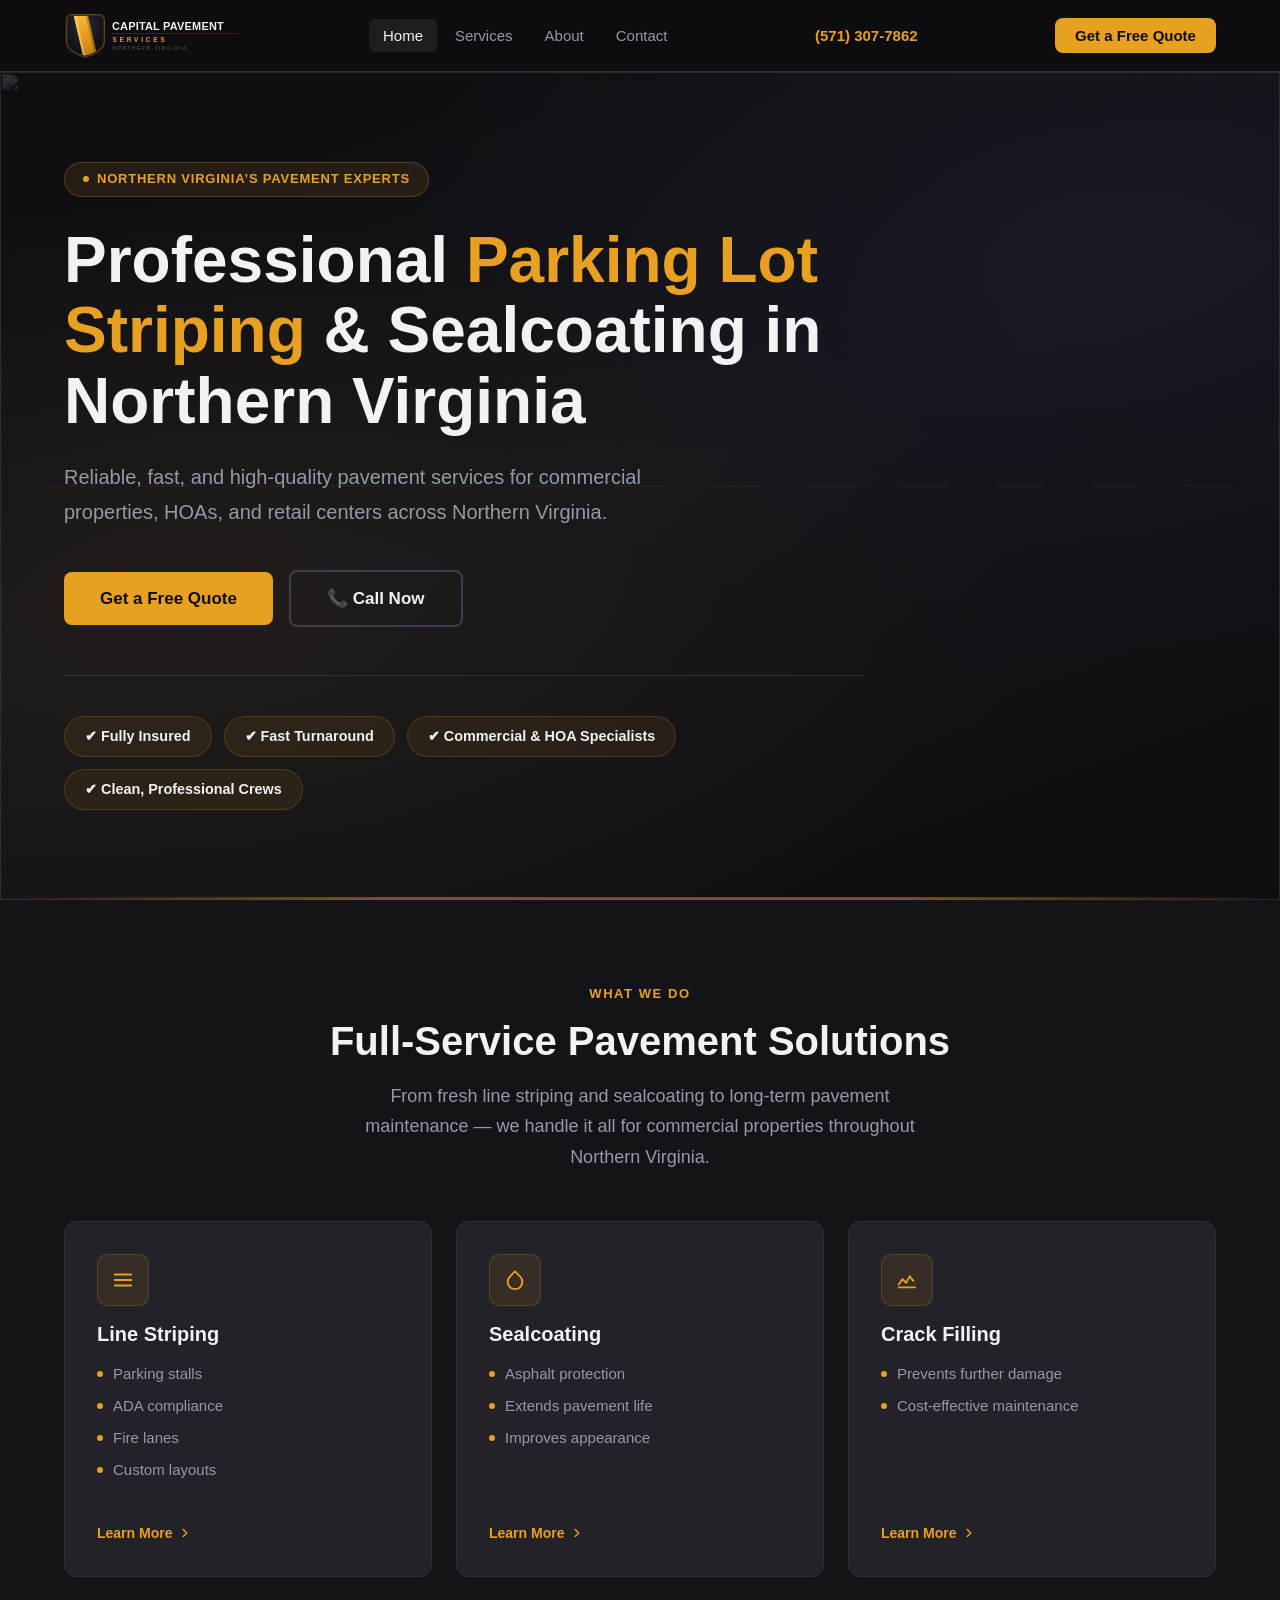
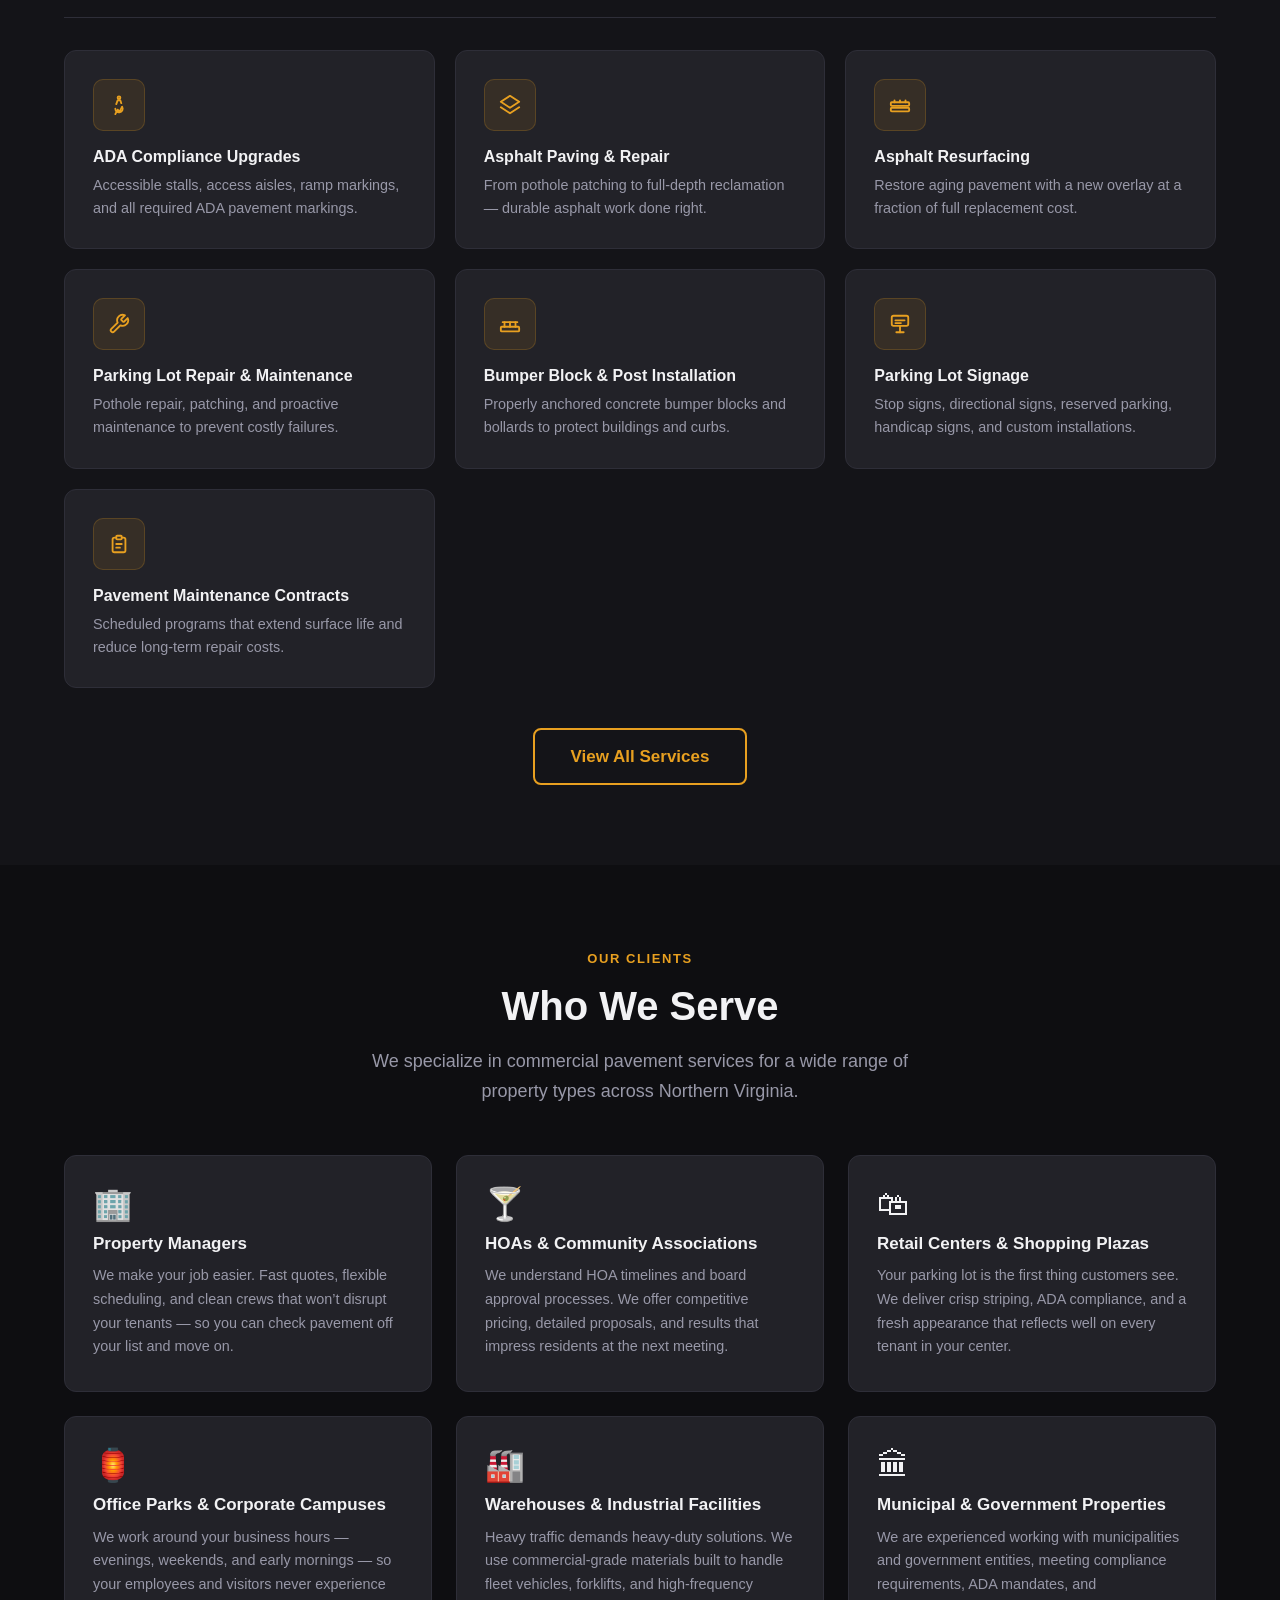
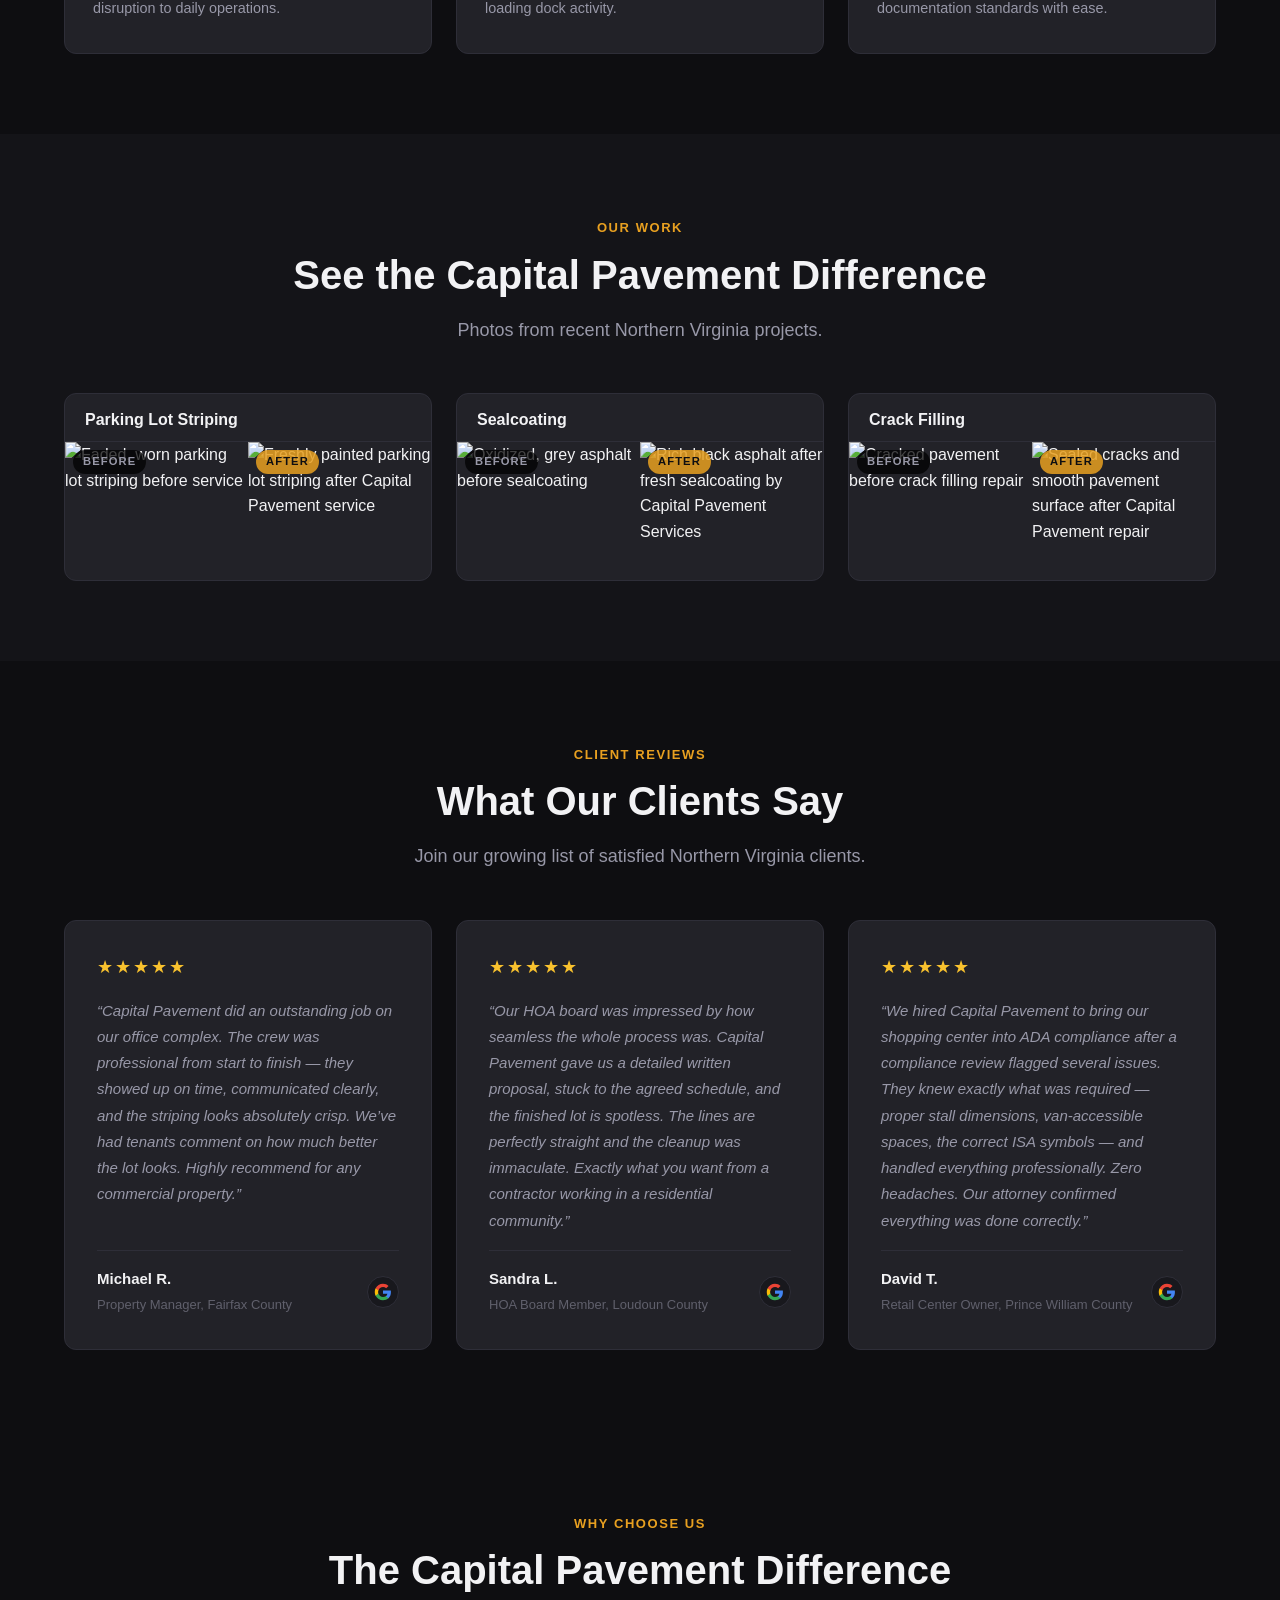
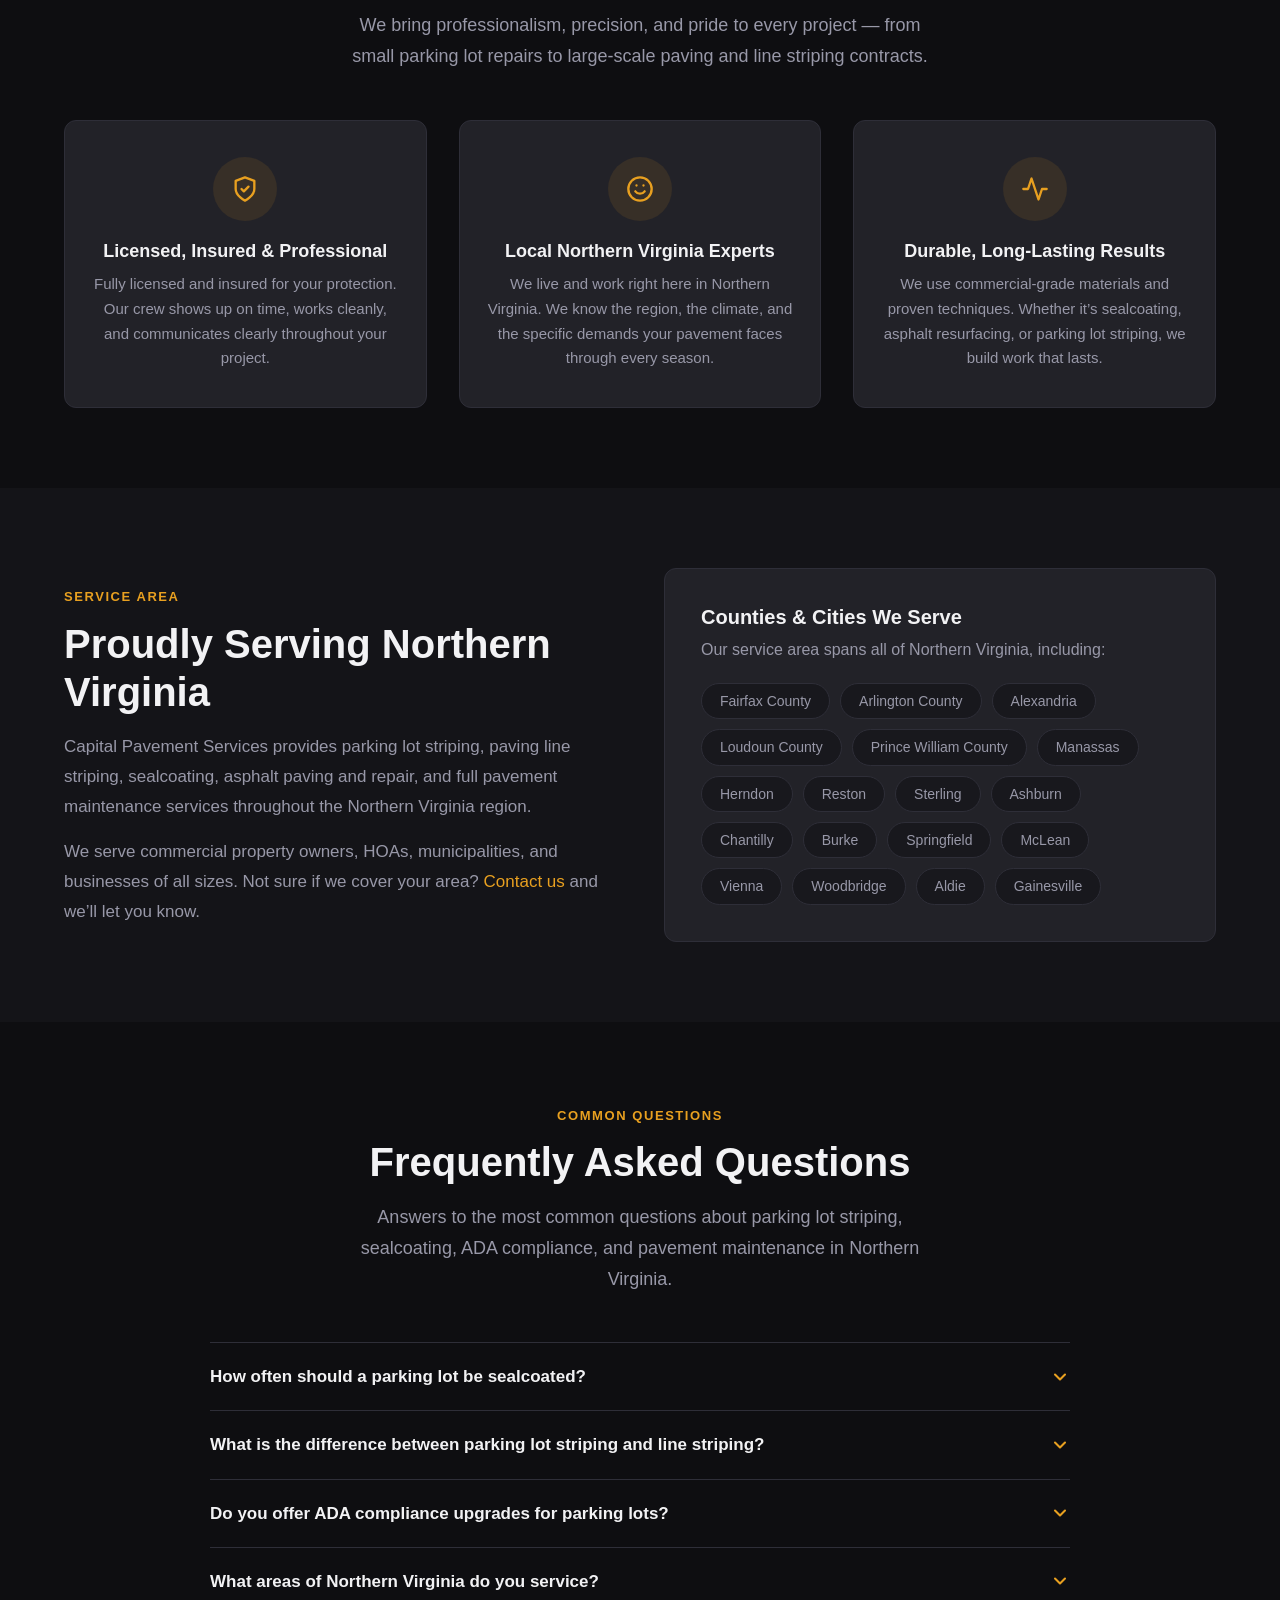
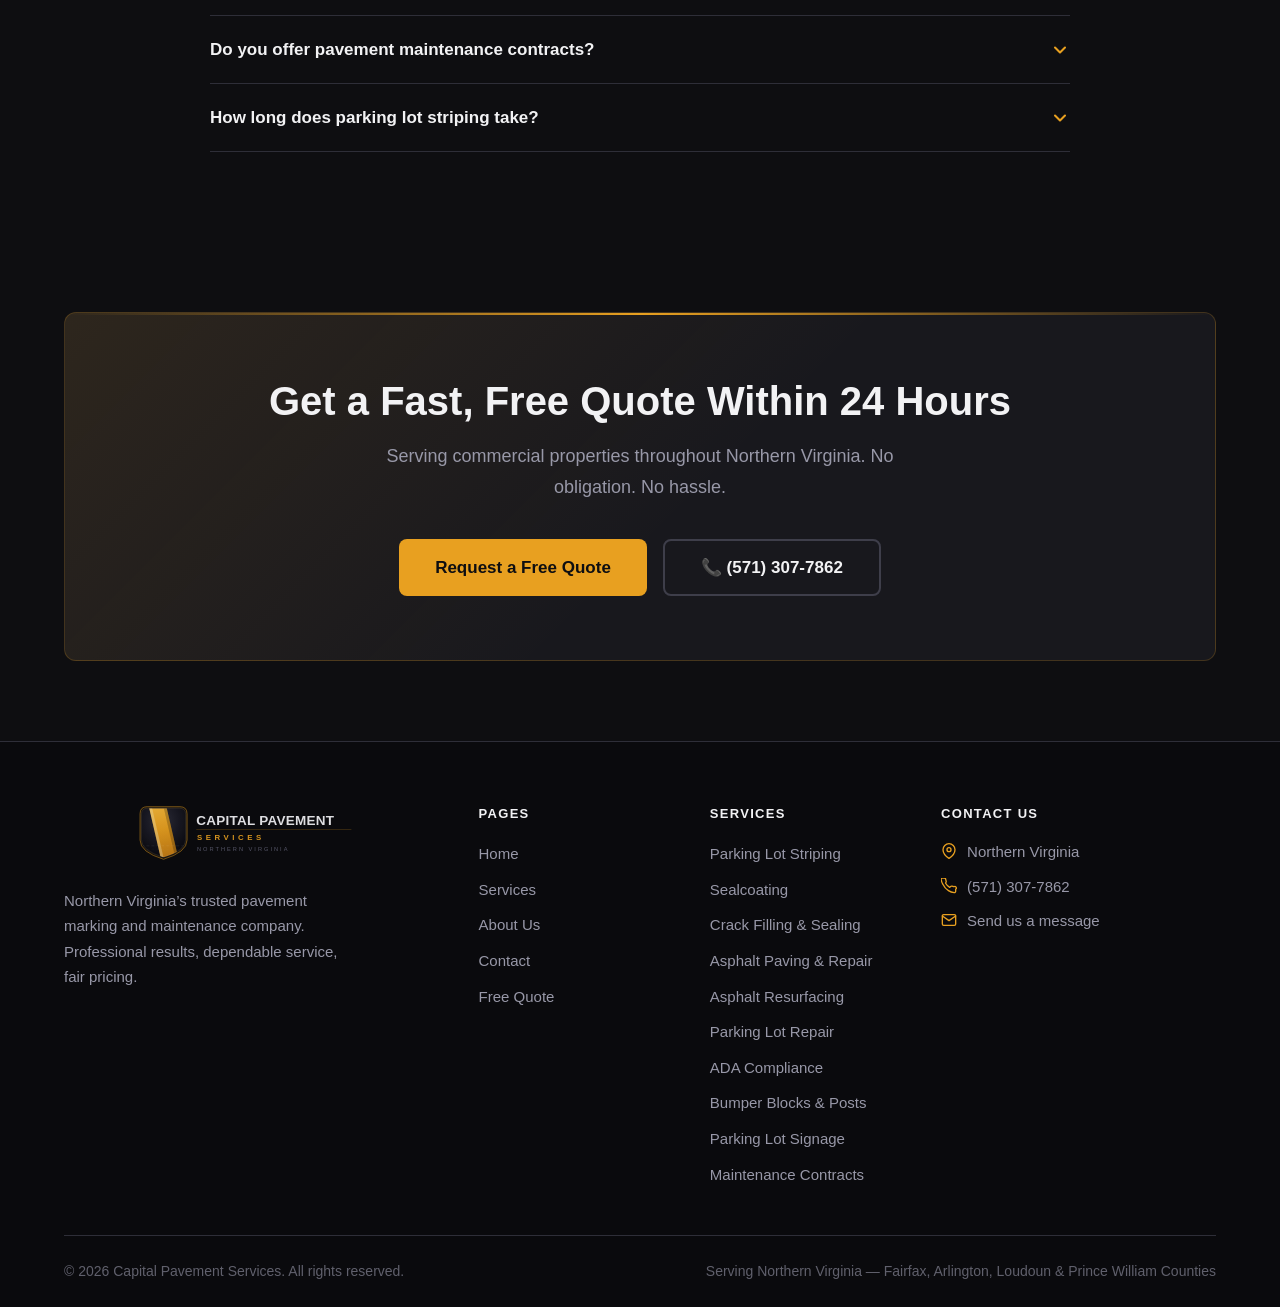
==== commit e565bccb: "Homepage marketing improvements" ====
--- a/index.html
+++ b/index.html
@@ -170,68 +170,23 @@
         <div class="hero-badge">Northern Virginia&rsquo;s Pavement Experts</div>
 
         <h1>
-          Northern Virginia&rsquo;s<br />
-          <span class="accent">Pavement Marking</span> &amp;<br />
-          Maintenance Experts
+          Professional <span class="accent">Parking Lot Striping</span> &amp; Sealcoating in Northern Virginia
         </h1>
 
         <p class="hero-subtitle">
-          Professional parking lot striping, line striping, sealcoating, ADA compliance upgrades, pavement crack filling and sealing, asphalt paving and repair, asphalt resurfacing, parking lot repair and maintenance, parking lot signage, bumper block and post installation, and pavement maintenance contracts for commercial and municipal properties throughout Northern Virginia.
+          Reliable, fast, and high-quality pavement services for commercial properties, HOAs, and retail centers across Northern Virginia.
         </p>
 
         <div class="hero-actions">
           <a href="contact.html" class="btn btn-primary btn-lg">Get a Free Quote</a>
-          <a href="services.html" class="btn btn-secondary btn-lg">Explore Our Services</a>
+          <a href="tel:5713077862" class="btn btn-secondary btn-lg">&#128222; Call Now</a>
         </div>
 
         <div class="hero-trust">
-          <div class="hero-trust-item">
-            <div class="hero-trust-icon">
-              <svg viewBox="0 0 24 24" fill="none" stroke="currentColor" stroke-width="2" stroke-linecap="round" stroke-linejoin="round" aria-hidden="true">
-                <path d="M12 22s8-4 8-10V5l-8-3-8 3v7c0 6 8 10 8 10z"/>
-              </svg>
-            </div>
-            <div class="hero-trust-text">
-              <strong>Licensed &amp; Insured</strong>
-              <span>Fully credentialed</span>
-            </div>
-          </div>
-          <div class="hero-trust-item">
-            <div class="hero-trust-icon">
-              <svg viewBox="0 0 24 24" fill="none" stroke="currentColor" stroke-width="2" stroke-linecap="round" stroke-linejoin="round" aria-hidden="true">
-                <path d="M9 5H7a2 2 0 00-2 2v12a2 2 0 002 2h10a2 2 0 002-2V7a2 2 0 00-2-2h-2"/>
-                <rect x="9" y="3" width="6" height="4" rx="1"/>
-                <polyline points="9 12 11 14 15 10"/>
-              </svg>
-            </div>
-            <div class="hero-trust-text">
-              <strong>Free Estimates</strong>
-              <span>No obligation quotes</span>
-            </div>
-          </div>
-          <div class="hero-trust-item">
-            <div class="hero-trust-icon">
-              <svg viewBox="0 0 24 24" fill="none" stroke="currentColor" stroke-width="2" stroke-linecap="round" stroke-linejoin="round" aria-hidden="true">
-                <circle cx="12" cy="12" r="10"/>
-                <polyline points="12 6 12 12 16 14"/>
-              </svg>
-            </div>
-            <div class="hero-trust-text">
-              <strong>Reliable &amp; On-Time</strong>
-              <span>We show up when we say</span>
-            </div>
-          </div>
-          <div class="hero-trust-item">
-            <div class="hero-trust-icon">
-              <svg viewBox="0 0 24 24" fill="none" stroke="currentColor" stroke-width="2" stroke-linecap="round" stroke-linejoin="round" aria-hidden="true">
-                <polyline points="20 6 9 17 4 12"/>
-              </svg>
-            </div>
-            <div class="hero-trust-text">
-              <strong>Quality Guaranteed</strong>
-              <span>Done right the first time</span>
-            </div>
-          </div>
+          <div class="trust-badge">&#10004; Fully Insured</div>
+          <div class="trust-badge">&#10004; Fast Turnaround</div>
+          <div class="trust-badge">&#10004; Commercial &amp; HOA Specialists</div>
+          <div class="trust-badge">&#10004; Clean, Professional Crews</div>
         </div>
 
       </div>
@@ -241,19 +196,18 @@
   <!-- ===== SERVICES PREVIEW ===== -->
   <section class="section section-alt" aria-labelledby="services-heading">
     <div class="container">
-      <div class="section-header">
+      <div class="section-header centered">
         <p class="section-label">What We Do</p>
         <h2 class="section-title" id="services-heading">Full-Service Pavement Solutions</h2>
         <p class="section-subtitle">
-          From fresh parking lot striping and line striping to sealcoating, asphalt paving and repair,
-          and long-term pavement maintenance contracts — we handle it all.
+          From fresh line striping and sealcoating to long-term pavement maintenance — we handle it all for commercial properties throughout Northern Virginia.
         </p>
       </div>
 
-      <div class="services-preview-grid">
-
-        <!-- 1. Parking Lot Striping -->
-        <div class="service-card">
+      <!-- Featured 3 Services -->
+      <div class="featured-services-grid">
+
+        <div class="featured-service-card">
           <div class="service-icon" aria-hidden="true">
             <svg viewBox="0 0 24 24" fill="none" stroke="currentColor" stroke-width="2" stroke-linecap="round">
               <line x1="3" y1="6" x2="21" y2="6"/>
@@ -261,34 +215,60 @@
               <line x1="3" y1="18" x2="21" y2="18"/>
             </svg>
           </div>
-          <h3>Parking Lot Striping</h3>
-          <p>Crisp, durable line striping for commercial and municipal properties. New installations and restriping.</p>
-        </div>
-
-        <!-- 2. Sealcoating -->
-        <div class="service-card">
+          <h3><a href="parking-lot-striping.html">Line Striping</a></h3>
+          <ul class="featured-service-list">
+            <li>Parking stalls</li>
+            <li>ADA compliance</li>
+            <li>Fire lanes</li>
+            <li>Custom layouts</li>
+          </ul>
+          <a href="parking-lot-striping.html" class="service-card-cta">
+            Learn More
+            <svg viewBox="0 0 24 24" fill="none" stroke="currentColor" stroke-width="2.5" stroke-linecap="round" stroke-linejoin="round" width="14" height="14" aria-hidden="true"><polyline points="9 18 15 12 9 6"/></svg>
+          </a>
+        </div>
+
+        <div class="featured-service-card">
           <div class="service-icon" aria-hidden="true">
             <svg viewBox="0 0 24 24" fill="none" stroke="currentColor" stroke-width="2" stroke-linecap="round" stroke-linejoin="round">
               <path d="M12 2.69l5.66 5.66a8 8 0 11-11.31 0z"/>
             </svg>
           </div>
-          <h3>Sealcoating</h3>
-          <p>Protect your asphalt from UV damage, water, and fuel spills. Extends pavement life significantly.</p>
-        </div>
-
-        <!-- 3. Crack Filling -->
-        <div class="service-card">
+          <h3><a href="sealcoating.html">Sealcoating</a></h3>
+          <ul class="featured-service-list">
+            <li>Asphalt protection</li>
+            <li>Extends pavement life</li>
+            <li>Improves appearance</li>
+          </ul>
+          <a href="sealcoating.html" class="service-card-cta">
+            Learn More
+            <svg viewBox="0 0 24 24" fill="none" stroke="currentColor" stroke-width="2.5" stroke-linecap="round" stroke-linejoin="round" width="14" height="14" aria-hidden="true"><polyline points="9 18 15 12 9 6"/></svg>
+          </a>
+        </div>
+
+        <div class="featured-service-card">
           <div class="service-icon" aria-hidden="true">
             <svg viewBox="0 0 24 24" fill="none" stroke="currentColor" stroke-width="2" stroke-linecap="round" stroke-linejoin="round">
               <polyline points="3 17 7 11 11 15 15 8 19 13"/>
               <line x1="3" y1="20" x2="21" y2="20"/>
             </svg>
           </div>
-          <h3>Pavement Crack Filling &amp; Sealing</h3>
-          <p>Stop water infiltration before it causes costly structural damage. Professional crack sealing services.</p>
-        </div>
-
-        <!-- 4. ADA Compliance (moved above Asphalt Paving) -->
+          <h3><a href="crack-filling.html">Crack Filling</a></h3>
+          <ul class="featured-service-list">
+            <li>Prevents further damage</li>
+            <li>Cost-effective maintenance</li>
+          </ul>
+          <a href="crack-filling.html" class="service-card-cta">
+            Learn More
+            <svg viewBox="0 0 24 24" fill="none" stroke="currentColor" stroke-width="2.5" stroke-linecap="round" stroke-linejoin="round" width="14" height="14" aria-hidden="true"><polyline points="9 18 15 12 9 6"/></svg>
+          </a>
+        </div>
+
+      </div>
+
+      <!-- Remaining 7 Services -->
+      <div class="services-preview-grid services-secondary-grid">
+
         <div class="service-card">
           <div class="service-icon" aria-hidden="true">
             <svg viewBox="0 0 24 24" fill="none" stroke="currentColor" stroke-width="2" stroke-linecap="round" stroke-linejoin="round">
@@ -299,10 +279,9 @@
             </svg>
           </div>
           <h3>ADA Compliance Upgrades</h3>
-          <p>Accessible parking stalls, access aisles, ramp markings, and all required ADA pavement markings.</p>
-        </div>
-
-        <!-- 5. Asphalt Paving & Repair -->
+          <p>Accessible stalls, access aisles, ramp markings, and all required ADA pavement markings.</p>
+        </div>
+
         <div class="service-card">
           <div class="service-icon" aria-hidden="true">
             <svg viewBox="0 0 24 24" fill="none" stroke="currentColor" stroke-width="2" stroke-linecap="round" stroke-linejoin="round">
@@ -314,7 +293,6 @@
           <p>From pothole patching to full-depth reclamation — durable asphalt work done right.</p>
         </div>
 
-        <!-- 6. Asphalt Resurfacing -->
         <div class="service-card">
           <div class="service-icon" aria-hidden="true">
             <svg viewBox="0 0 24 24" fill="none" stroke="currentColor" stroke-width="2" stroke-linecap="round" stroke-linejoin="round">
@@ -327,7 +305,6 @@
           <p>Restore aging pavement with a new overlay at a fraction of full replacement cost.</p>
         </div>
 
-        <!-- 7. Parking Lot Repair & Maintenance -->
         <div class="service-card">
           <div class="service-icon" aria-hidden="true">
             <svg viewBox="0 0 24 24" fill="none" stroke="currentColor" stroke-width="2" stroke-linecap="round" stroke-linejoin="round">
@@ -335,10 +312,9 @@
             </svg>
           </div>
           <h3>Parking Lot Repair &amp; Maintenance</h3>
-          <p>Comprehensive lot care — pothole repair, patching, and proactive maintenance to prevent costly failures.</p>
-        </div>
-
-        <!-- 8. Bumper Block & Post Installation -->
+          <p>Pothole repair, patching, and proactive maintenance to prevent costly failures.</p>
+        </div>
+
         <div class="service-card">
           <div class="service-icon" aria-hidden="true">
             <svg viewBox="0 0 24 24" fill="none" stroke="currentColor" stroke-width="2" stroke-linecap="round" stroke-linejoin="round">
@@ -350,10 +326,9 @@
             </svg>
           </div>
           <h3>Bumper Block &amp; Post Installation</h3>
-          <p>Protect buildings, curbs, and landscaping. Properly anchored concrete bumper blocks and bollards.</p>
-        </div>
-
-        <!-- 9. Parking Lot Signage -->
+          <p>Properly anchored concrete bumper blocks and bollards to protect buildings and curbs.</p>
+        </div>
+
         <div class="service-card">
           <div class="service-icon" aria-hidden="true">
             <svg viewBox="0 0 24 24" fill="none" stroke="currentColor" stroke-width="2" stroke-linecap="round" stroke-linejoin="round">
@@ -365,10 +340,9 @@
             </svg>
           </div>
           <h3>Parking Lot Signage</h3>
-          <p>Stop signs, directional signs, reserved parking, handicap signs, and custom signage installation.</p>
-        </div>
-
-        <!-- 10. Maintenance Contracts -->
+          <p>Stop signs, directional signs, reserved parking, handicap signs, and custom installations.</p>
+        </div>
+
         <div class="service-card">
           <div class="service-icon" aria-hidden="true">
             <svg viewBox="0 0 24 24" fill="none" stroke="currentColor" stroke-width="2" stroke-linecap="round" stroke-linejoin="round">
@@ -379,13 +353,212 @@
             </svg>
           </div>
           <h3>Pavement Maintenance Contracts</h3>
-          <p>Scheduled maintenance programs that extend surface life and reduce long-term repair costs.</p>
+          <p>Scheduled programs that extend surface life and reduce long-term repair costs.</p>
         </div>
 
       </div>
 
       <div style="text-align: center; margin-top: 40px;">
-        <a href="services.html" class="btn btn-outline btn-lg">View Detailed Service Descriptions</a>
+        <a href="services.html" class="btn btn-outline btn-lg">View All Services</a>
+      </div>
+    </div>
+  </section>
+
+  <!-- ===== WHO WE SERVE ===== -->
+  <section class="section" aria-labelledby="clients-heading">
+    <div class="container">
+      <div class="section-header centered">
+        <p class="section-label">Our Clients</p>
+        <h2 class="section-title" id="clients-heading">Who We Serve</h2>
+        <p class="section-subtitle">
+          We specialize in commercial pavement services for a wide range of property types across Northern Virginia.
+        </p>
+      </div>
+
+      <div class="client-grid">
+
+        <div class="client-card">
+          <div class="client-icon" aria-hidden="true">&#127970;</div>
+          <h3>Property Managers</h3>
+          <p>We make your job easier. Fast quotes, flexible scheduling, and clean crews that won&rsquo;t disrupt your tenants — so you can check pavement off your list and move on.</p>
+        </div>
+
+        <div class="client-card">
+          <div class="client-icon" aria-hidden="true">&#127864;</div>
+          <h3>HOAs &amp; Community Associations</h3>
+          <p>We understand HOA timelines and board approval processes. We offer competitive pricing, detailed proposals, and results that impress residents at the next meeting.</p>
+        </div>
+
+        <div class="client-card">
+          <div class="client-icon" aria-hidden="true">&#128717;</div>
+          <h3>Retail Centers &amp; Shopping Plazas</h3>
+          <p>Your parking lot is the first thing customers see. We deliver crisp striping, ADA compliance, and a fresh appearance that reflects well on every tenant in your center.</p>
+        </div>
+
+        <div class="client-card">
+          <div class="client-icon" aria-hidden="true">&#127982;</div>
+          <h3>Office Parks &amp; Corporate Campuses</h3>
+          <p>We work around your business hours — evenings, weekends, and early mornings — so your employees and visitors never experience disruption to daily operations.</p>
+        </div>
+
+        <div class="client-card">
+          <div class="client-icon" aria-hidden="true">&#127981;</div>
+          <h3>Warehouses &amp; Industrial Facilities</h3>
+          <p>Heavy traffic demands heavy-duty solutions. We use commercial-grade materials built to handle fleet vehicles, forklifts, and high-frequency loading dock activity.</p>
+        </div>
+
+        <div class="client-card">
+          <div class="client-icon" aria-hidden="true">&#127963;</div>
+          <h3>Municipal &amp; Government Properties</h3>
+          <p>We are experienced working with municipalities and government entities, meeting compliance requirements, ADA mandates, and documentation standards with ease.</p>
+        </div>
+
+      </div>
+    </div>
+  </section>
+
+  <!-- ===== BEFORE / AFTER ===== -->
+  <section class="section section-alt" aria-labelledby="before-after-heading">
+    <div class="container">
+      <div class="section-header centered">
+        <p class="section-label">Our Work</p>
+        <h2 class="section-title" id="before-after-heading">See the Capital Pavement Difference</h2>
+        <p class="section-subtitle">Photos from recent Northern Virginia projects.</p>
+      </div>
+
+      <div class="before-after-grid">
+
+        <div class="before-after-card">
+          <h3 class="before-after-label">Parking Lot Striping</h3>
+          <div class="before-after-images">
+            <div class="ba-image-wrap">
+              <span class="ba-tag">Before</span>
+              <img
+                src="https://images.unsplash.com/photo-1558618666-fcd25c85cd64?auto=format&fit=crop&w=600&q=75"
+                alt="Faded, worn parking lot striping before service"
+                loading="lazy"
+              />
+            </div>
+            <div class="ba-image-wrap">
+              <span class="ba-tag ba-tag-after">After</span>
+              <img
+                src="https://images.unsplash.com/photo-1504307651254-35680f356dfd?auto=format&fit=crop&w=600&q=75"
+                alt="Freshly painted parking lot striping after Capital Pavement service"
+                loading="lazy"
+              />
+            </div>
+          </div>
+        </div>
+
+        <div class="before-after-card">
+          <h3 class="before-after-label">Sealcoating</h3>
+          <div class="before-after-images">
+            <div class="ba-image-wrap">
+              <span class="ba-tag">Before</span>
+              <img
+                src="https://images.unsplash.com/photo-1598300042247-d088f8ab3a91?auto=format&fit=crop&w=600&q=75"
+                alt="Oxidized, grey asphalt before sealcoating"
+                loading="lazy"
+              />
+            </div>
+            <div class="ba-image-wrap">
+              <span class="ba-tag ba-tag-after">After</span>
+              <img
+                src="https://images.unsplash.com/photo-1656644177899-a83d045640e9?auto=format&fit=crop&w=600&q=75"
+                alt="Rich black asphalt after fresh sealcoating by Capital Pavement Services"
+                loading="lazy"
+              />
+            </div>
+          </div>
+        </div>
+
+        <div class="before-after-card">
+          <h3 class="before-after-label">Crack Filling</h3>
+          <div class="before-after-images">
+            <div class="ba-image-wrap">
+              <span class="ba-tag">Before</span>
+              <img
+                src="https://images.unsplash.com/photo-1545558014-8692077e9b5c?auto=format&fit=crop&w=600&q=75"
+                alt="Cracked pavement before crack filling repair"
+                loading="lazy"
+              />
+            </div>
+            <div class="ba-image-wrap">
+              <span class="ba-tag ba-tag-after">After</span>
+              <img
+                src="https://images.unsplash.com/photo-1568605114967-8130f3a36994?auto=format&fit=crop&w=600&q=75"
+                alt="Sealed cracks and smooth pavement surface after Capital Pavement repair"
+                loading="lazy"
+              />
+            </div>
+          </div>
+        </div>
+
+      </div>
+    </div>
+  </section>
+
+  <!-- ===== REVIEWS ===== -->
+  <section class="section" aria-labelledby="reviews-heading">
+    <div class="container">
+      <div class="section-header centered">
+        <p class="section-label">Client Reviews</p>
+        <h2 class="section-title" id="reviews-heading">What Our Clients Say</h2>
+        <p class="section-subtitle">
+          Join our growing list of satisfied Northern Virginia clients.
+        </p>
+      </div>
+
+      <div class="reviews-grid">
+
+        <div class="review-card">
+          <div class="review-stars" aria-label="5 out of 5 stars">
+            <span>&#9733;</span><span>&#9733;</span><span>&#9733;</span><span>&#9733;</span><span>&#9733;</span>
+          </div>
+          <p class="review-text">&ldquo;Capital Pavement did an outstanding job on our office complex. The crew was professional from start to finish — they showed up on time, communicated clearly, and the striping looks absolutely crisp. We&rsquo;ve had tenants comment on how much better the lot looks. Highly recommend for any commercial property.&rdquo;</p>
+          <div class="review-author">
+            <div class="review-author-info">
+              <strong>Michael R.</strong>
+              <span>Property Manager, Fairfax County</span>
+            </div>
+            <div class="review-google-badge" aria-label="Google review">
+              <svg viewBox="0 0 24 24" width="18" height="18" aria-hidden="true"><path fill="#4285F4" d="M22.56 12.25c0-.78-.07-1.53-.2-2.25H12v4.26h5.92c-.26 1.37-1.04 2.53-2.21 3.31v2.77h3.57c2.08-1.92 3.28-4.74 3.28-8.09z"/><path fill="#34A853" d="M12 23c2.97 0 5.46-.98 7.28-2.66l-3.57-2.77c-.98.66-2.23 1.06-3.71 1.06-2.86 0-5.29-1.93-6.16-4.53H2.18v2.84C3.99 20.53 7.7 23 12 23z"/><path fill="#FBBC05" d="M5.84 14.09c-.22-.66-.35-1.36-.35-2.09s.13-1.43.35-2.09V7.07H2.18C1.43 8.55 1 10.22 1 12s.43 3.45 1.18 4.93l2.85-2.22.81-.62z"/><path fill="#EA4335" d="M12 5.38c1.62 0 3.06.56 4.21 1.64l3.15-3.15C17.45 2.09 14.97 1 12 1 7.7 1 3.99 3.47 2.18 7.07l3.66 2.84c.87-2.6 3.3-4.53 6.16-4.53z"/></svg>
+            </div>
+          </div>
+        </div>
+
+        <div class="review-card">
+          <div class="review-stars" aria-label="5 out of 5 stars">
+            <span>&#9733;</span><span>&#9733;</span><span>&#9733;</span><span>&#9733;</span><span>&#9733;</span>
+          </div>
+          <p class="review-text">&ldquo;Our HOA board was impressed by how seamless the whole process was. Capital Pavement gave us a detailed written proposal, stuck to the agreed schedule, and the finished lot is spotless. The lines are perfectly straight and the cleanup was immaculate. Exactly what you want from a contractor working in a residential community.&rdquo;</p>
+          <div class="review-author">
+            <div class="review-author-info">
+              <strong>Sandra L.</strong>
+              <span>HOA Board Member, Loudoun County</span>
+            </div>
+            <div class="review-google-badge" aria-label="Google review">
+              <svg viewBox="0 0 24 24" width="18" height="18" aria-hidden="true"><path fill="#4285F4" d="M22.56 12.25c0-.78-.07-1.53-.2-2.25H12v4.26h5.92c-.26 1.37-1.04 2.53-2.21 3.31v2.77h3.57c2.08-1.92 3.28-4.74 3.28-8.09z"/><path fill="#34A853" d="M12 23c2.97 0 5.46-.98 7.28-2.66l-3.57-2.77c-.98.66-2.23 1.06-3.71 1.06-2.86 0-5.29-1.93-6.16-4.53H2.18v2.84C3.99 20.53 7.7 23 12 23z"/><path fill="#FBBC05" d="M5.84 14.09c-.22-.66-.35-1.36-.35-2.09s.13-1.43.35-2.09V7.07H2.18C1.43 8.55 1 10.22 1 12s.43 3.45 1.18 4.93l2.85-2.22.81-.62z"/><path fill="#EA4335" d="M12 5.38c1.62 0 3.06.56 4.21 1.64l3.15-3.15C17.45 2.09 14.97 1 12 1 7.7 1 3.99 3.47 2.18 7.07l3.66 2.84c.87-2.6 3.3-4.53 6.16-4.53z"/></svg>
+            </div>
+          </div>
+        </div>
+
+        <div class="review-card">
+          <div class="review-stars" aria-label="5 out of 5 stars">
+            <span>&#9733;</span><span>&#9733;</span><span>&#9733;</span><span>&#9733;</span><span>&#9733;</span>
+          </div>
+          <p class="review-text">&ldquo;We hired Capital Pavement to bring our shopping center into ADA compliance after a compliance review flagged several issues. They knew exactly what was required — proper stall dimensions, van-accessible spaces, the correct ISA symbols — and handled everything professionally. Zero headaches. Our attorney confirmed everything was done correctly.&rdquo;</p>
+          <div class="review-author">
+            <div class="review-author-info">
+              <strong>David T.</strong>
+              <span>Retail Center Owner, Prince William County</span>
+            </div>
+            <div class="review-google-badge" aria-label="Google review">
+              <svg viewBox="0 0 24 24" width="18" height="18" aria-hidden="true"><path fill="#4285F4" d="M22.56 12.25c0-.78-.07-1.53-.2-2.25H12v4.26h5.92c-.26 1.37-1.04 2.53-2.21 3.31v2.77h3.57c2.08-1.92 3.28-4.74 3.28-8.09z"/><path fill="#34A853" d="M12 23c2.97 0 5.46-.98 7.28-2.66l-3.57-2.77c-.98.66-2.23 1.06-3.71 1.06-2.86 0-5.29-1.93-6.16-4.53H2.18v2.84C3.99 20.53 7.7 23 12 23z"/><path fill="#FBBC05" d="M5.84 14.09c-.22-.66-.35-1.36-.35-2.09s.13-1.43.35-2.09V7.07H2.18C1.43 8.55 1 10.22 1 12s.43 3.45 1.18 4.93l2.85-2.22.81-.62z"/><path fill="#EA4335" d="M12 5.38c1.62 0 3.06.56 4.21 1.64l3.15-3.15C17.45 2.09 14.97 1 12 1 7.7 1 3.99 3.47 2.18 7.07l3.66 2.84c.87-2.6 3.3-4.53 6.16-4.53z"/></svg>
+            </div>
+          </div>
+        </div>
+
       </div>
     </div>
   </section>
@@ -608,14 +781,13 @@
   <section class="section" aria-labelledby="cta-heading">
     <div class="container">
       <div class="cta-banner">
-        <h2 id="cta-heading">Ready to Get Started?</h2>
+        <h2 id="cta-heading">Get a Fast, Free Quote Within 24 Hours</h2>
         <p>
-          Contact Capital Pavement Services today for a free, no-obligation estimate on your
-          parking lot striping, sealcoating, asphalt repair, or pavement maintenance project.
+          Serving commercial properties throughout Northern Virginia. No obligation. No hassle.
         </p>
         <div class="cta-banner-actions">
-          <a href="contact.html" class="btn btn-primary btn-lg">Get a Free Quote</a>
-          <a href="services.html" class="btn btn-secondary btn-lg">View All Services</a>
+          <a href="/contact" class="btn btn-primary btn-lg">Request a Free Quote</a>
+          <a href="tel:5713077862" class="btn btn-secondary btn-lg">&#128222; (571) 307-7862</a>
         </div>
       </div>
     </div>
--- a/css/styles.css
+++ b/css/styles.css
@@ -1718,6 +1718,382 @@
 }
 
 /* ============================================
+   Trust Badges (Hero)
+   ============================================ */
+
+.hero-trust {
+  display: flex;
+  flex-wrap: wrap;
+  gap: 12px;
+  margin-top: 48px;
+  padding-top: 40px;
+  border-top: 1px solid var(--border);
+}
+
+.trust-badge {
+  display: inline-flex;
+  align-items: center;
+  gap: 6px;
+  background: rgba(232, 160, 32, 0.08);
+  border: 1px solid rgba(232, 160, 32, 0.2);
+  border-radius: 100px;
+  padding: 8px 20px;
+  font-size: 0.9rem;
+  font-weight: 600;
+  color: var(--text-primary);
+  white-space: nowrap;
+}
+
+/* ============================================
+   Featured Services (Homepage Top 3)
+   ============================================ */
+
+.featured-services-grid {
+  display: grid;
+  grid-template-columns: repeat(3, 1fr);
+  gap: 24px;
+  margin-bottom: 40px;
+}
+
+.featured-service-card {
+  background: var(--bg-card);
+  border: 1px solid var(--border);
+  border-radius: var(--radius-lg);
+  padding: 32px;
+  transition: all 0.25s ease;
+  position: relative;
+  overflow: hidden;
+  display: flex;
+  flex-direction: column;
+}
+
+.featured-service-card::before {
+  content: '';
+  position: absolute;
+  top: 0;
+  left: 0;
+  right: 0;
+  height: 3px;
+  background: var(--accent);
+  transform: scaleX(0);
+  transition: transform 0.25s ease;
+  transform-origin: left;
+}
+
+.featured-service-card:hover {
+  background: var(--bg-card-hover);
+  border-color: var(--border-light);
+  transform: translateY(-4px);
+  box-shadow: var(--shadow-lg);
+}
+
+.featured-service-card:hover::before {
+  transform: scaleX(1);
+}
+
+.featured-service-card h3 {
+  font-size: 1.25rem;
+  margin-bottom: 16px;
+  color: var(--text-primary);
+}
+
+.featured-service-card h3 a {
+  color: inherit;
+  text-decoration: none;
+}
+
+.featured-service-card h3 a:hover {
+  color: var(--accent);
+}
+
+.featured-service-list {
+  list-style: none;
+  display: flex;
+  flex-direction: column;
+  gap: 8px;
+  margin-bottom: 20px;
+  flex: 1;
+}
+
+.featured-service-list li {
+  display: flex;
+  align-items: center;
+  gap: 10px;
+  font-size: 0.9375rem;
+  color: var(--text-secondary);
+}
+
+.featured-service-list li::before {
+  content: '';
+  width: 6px;
+  height: 6px;
+  background: var(--accent);
+  border-radius: 50%;
+  flex-shrink: 0;
+}
+
+.services-secondary-grid {
+  border-top: 1px solid var(--border);
+  padding-top: 32px;
+}
+
+/* ============================================
+   Who We Serve
+   ============================================ */
+
+.client-grid {
+  display: grid;
+  grid-template-columns: repeat(3, 1fr);
+  gap: 24px;
+}
+
+.client-card {
+  background: var(--bg-card);
+  border: 1px solid var(--border);
+  border-radius: var(--radius-lg);
+  padding: 32px 28px;
+  transition: all 0.25s ease;
+}
+
+.client-card:hover {
+  border-color: rgba(232, 160, 32, 0.3);
+  transform: translateY(-3px);
+  box-shadow: var(--shadow);
+}
+
+.client-icon {
+  font-size: 2rem;
+  margin-bottom: 14px;
+  display: block;
+  line-height: 1;
+}
+
+.client-card h3 {
+  font-size: 1.0625rem;
+  color: var(--text-primary);
+  margin-bottom: 10px;
+}
+
+.client-card p {
+  font-size: 0.9rem;
+  color: var(--text-secondary);
+  line-height: 1.65;
+  margin: 0;
+}
+
+/* ============================================
+   Before / After Section
+   ============================================ */
+
+.before-after-grid {
+  display: grid;
+  grid-template-columns: repeat(3, 1fr);
+  gap: 24px;
+}
+
+.before-after-card {
+  background: var(--bg-card);
+  border: 1px solid var(--border);
+  border-radius: var(--radius-lg);
+  overflow: hidden;
+  transition: all 0.25s ease;
+}
+
+.before-after-card:hover {
+  border-color: var(--border-light);
+  box-shadow: var(--shadow);
+  transform: translateY(-2px);
+}
+
+.before-after-label {
+  font-size: 1rem;
+  color: var(--text-primary);
+  padding: 16px 20px 12px;
+  margin: 0;
+  border-bottom: 1px solid var(--border);
+}
+
+.before-after-images {
+  display: grid;
+  grid-template-columns: 1fr 1fr;
+}
+
+.ba-image-wrap {
+  position: relative;
+  overflow: hidden;
+}
+
+.ba-image-wrap img {
+  width: 100%;
+  aspect-ratio: 4 / 3;
+  object-fit: cover;
+  display: block;
+  transition: transform 0.3s ease;
+}
+
+.before-after-card:hover .ba-image-wrap img {
+  transform: scale(1.04);
+}
+
+.ba-tag {
+  position: absolute;
+  top: 8px;
+  left: 8px;
+  background: rgba(0, 0, 0, 0.72);
+  color: var(--text-secondary);
+  font-size: 0.7rem;
+  font-weight: 700;
+  letter-spacing: 0.1em;
+  text-transform: uppercase;
+  padding: 3px 10px;
+  border-radius: 100px;
+  z-index: 1;
+}
+
+.ba-tag-after {
+  background: rgba(232, 160, 32, 0.85);
+  color: #0e0e11;
+}
+
+/* ============================================
+   Reviews / Testimonials
+   ============================================ */
+
+.reviews-grid {
+  display: grid;
+  grid-template-columns: repeat(3, 1fr);
+  gap: 24px;
+}
+
+.review-card {
+  background: var(--bg-card);
+  border: 1px solid var(--border);
+  border-radius: var(--radius-lg);
+  padding: 32px;
+  display: flex;
+  flex-direction: column;
+  gap: 16px;
+  transition: all 0.25s ease;
+}
+
+.review-card:hover {
+  border-color: rgba(232, 160, 32, 0.25);
+  transform: translateY(-2px);
+  box-shadow: var(--shadow);
+}
+
+.review-stars {
+  display: flex;
+  gap: 2px;
+  font-size: 1.125rem;
+  color: #f9c22e;
+}
+
+.review-text {
+  font-size: 0.9375rem;
+  line-height: 1.75;
+  color: var(--text-secondary);
+  flex: 1;
+  margin: 0;
+  font-style: italic;
+}
+
+.review-author {
+  display: flex;
+  align-items: center;
+  justify-content: space-between;
+  gap: 12px;
+  padding-top: 16px;
+  border-top: 1px solid var(--border);
+}
+
+.review-author-info strong {
+  display: block;
+  font-size: 0.9375rem;
+  color: var(--text-primary);
+  font-weight: 700;
+}
+
+.review-author-info span {
+  font-size: 0.8125rem;
+  color: var(--text-muted);
+}
+
+.review-google-badge {
+  flex-shrink: 0;
+  width: 32px;
+  height: 32px;
+  background: var(--bg-secondary);
+  border: 1px solid var(--border);
+  border-radius: 50%;
+  display: flex;
+  align-items: center;
+  justify-content: center;
+}
+
+/* ============================================
+   Responsive — new sections
+   ============================================ */
+
+@media (max-width: 1024px) {
+  .featured-services-grid {
+    grid-template-columns: repeat(3, 1fr);
+  }
+
+  .client-grid {
+    grid-template-columns: repeat(2, 1fr);
+  }
+
+  .before-after-grid {
+    grid-template-columns: 1fr;
+  }
+
+  .reviews-grid {
+    grid-template-columns: 1fr;
+  }
+}
+
+@media (max-width: 768px) {
+  .featured-services-grid {
+    grid-template-columns: 1fr;
+  }
+
+  .client-grid {
+    grid-template-columns: 1fr 1fr;
+    gap: 16px;
+  }
+
+  .before-after-grid {
+    grid-template-columns: 1fr;
+  }
+
+  .reviews-grid {
+    grid-template-columns: 1fr;
+  }
+
+  .hero-trust {
+    margin-top: 36px;
+    padding-top: 28px;
+    gap: 10px;
+  }
+
+  .trust-badge {
+    font-size: 0.825rem;
+    padding: 7px 14px;
+  }
+}
+
+@media (max-width: 480px) {
+  .client-grid {
+    grid-template-columns: 1fr;
+  }
+
+  .before-after-images {
+    grid-template-columns: 1fr 1fr;
+  }
+}
+
+/* ============================================
    FAQ Section
    ============================================ */
 
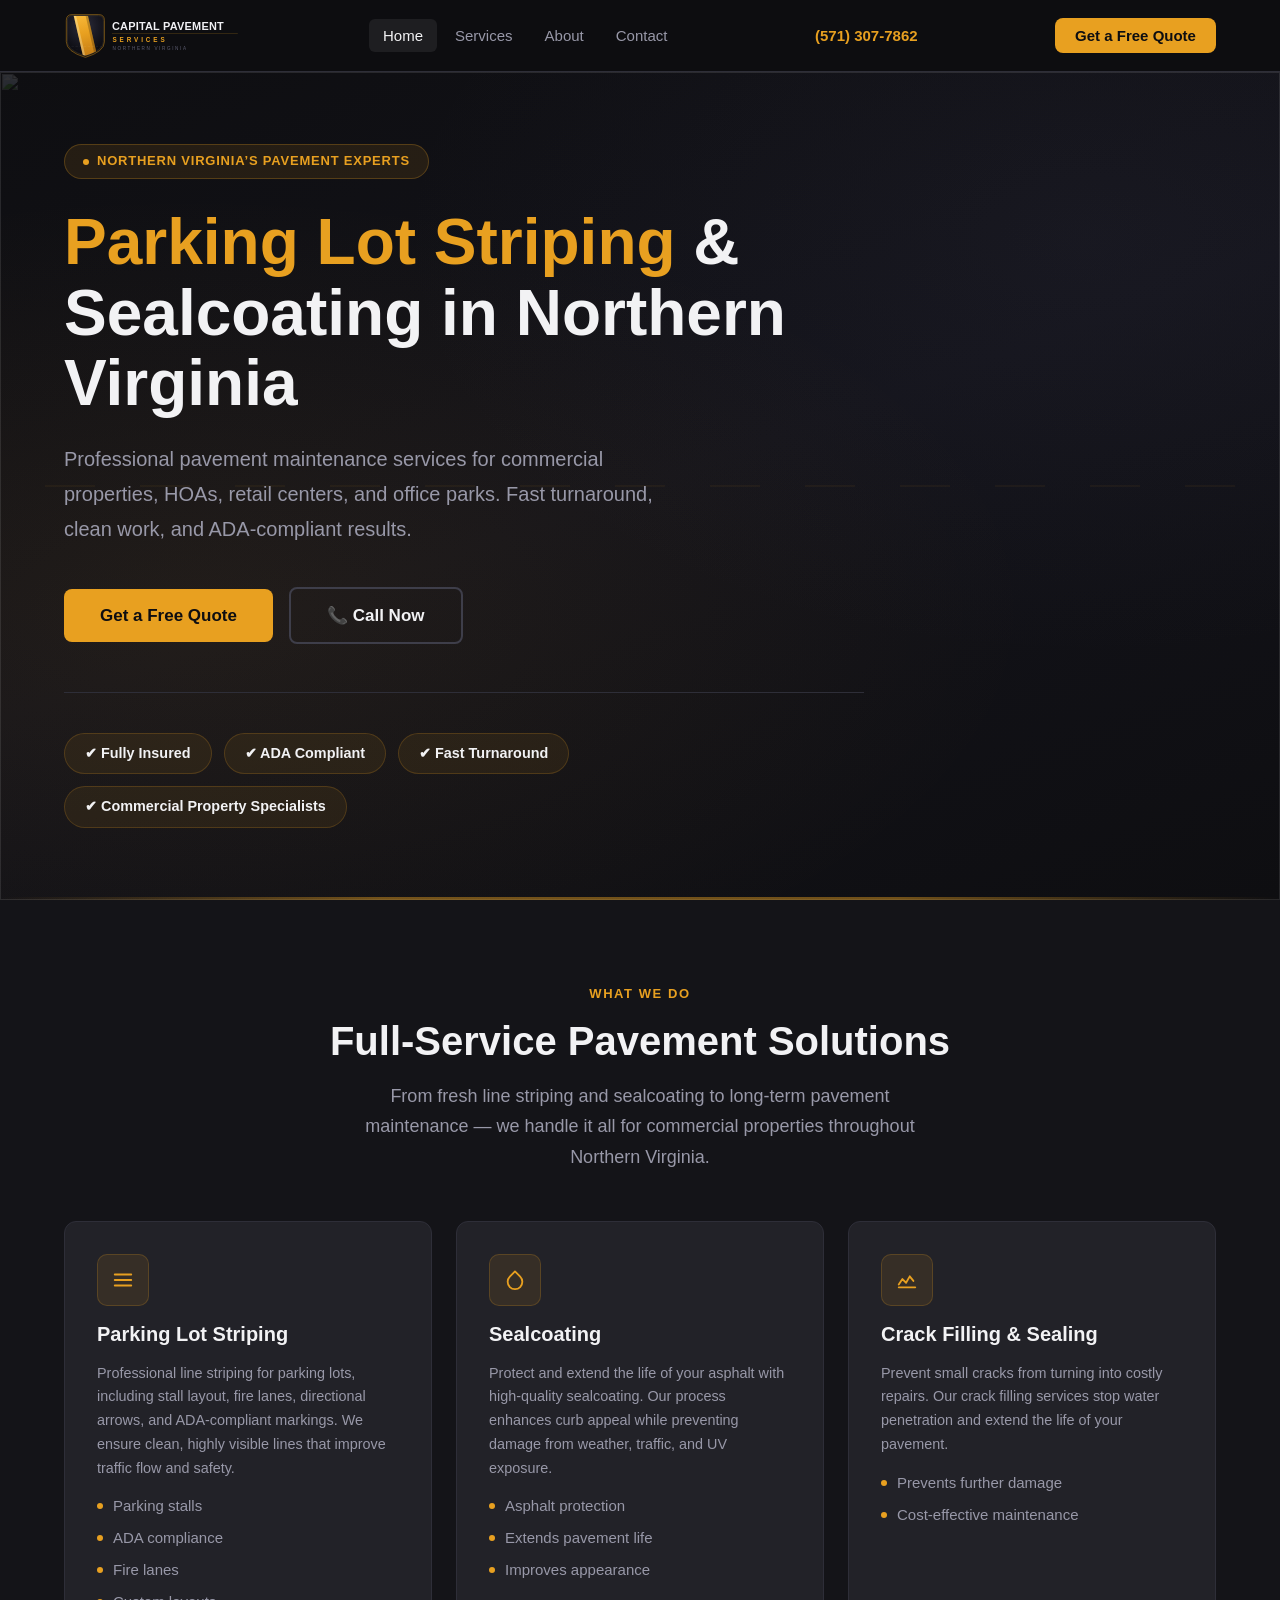
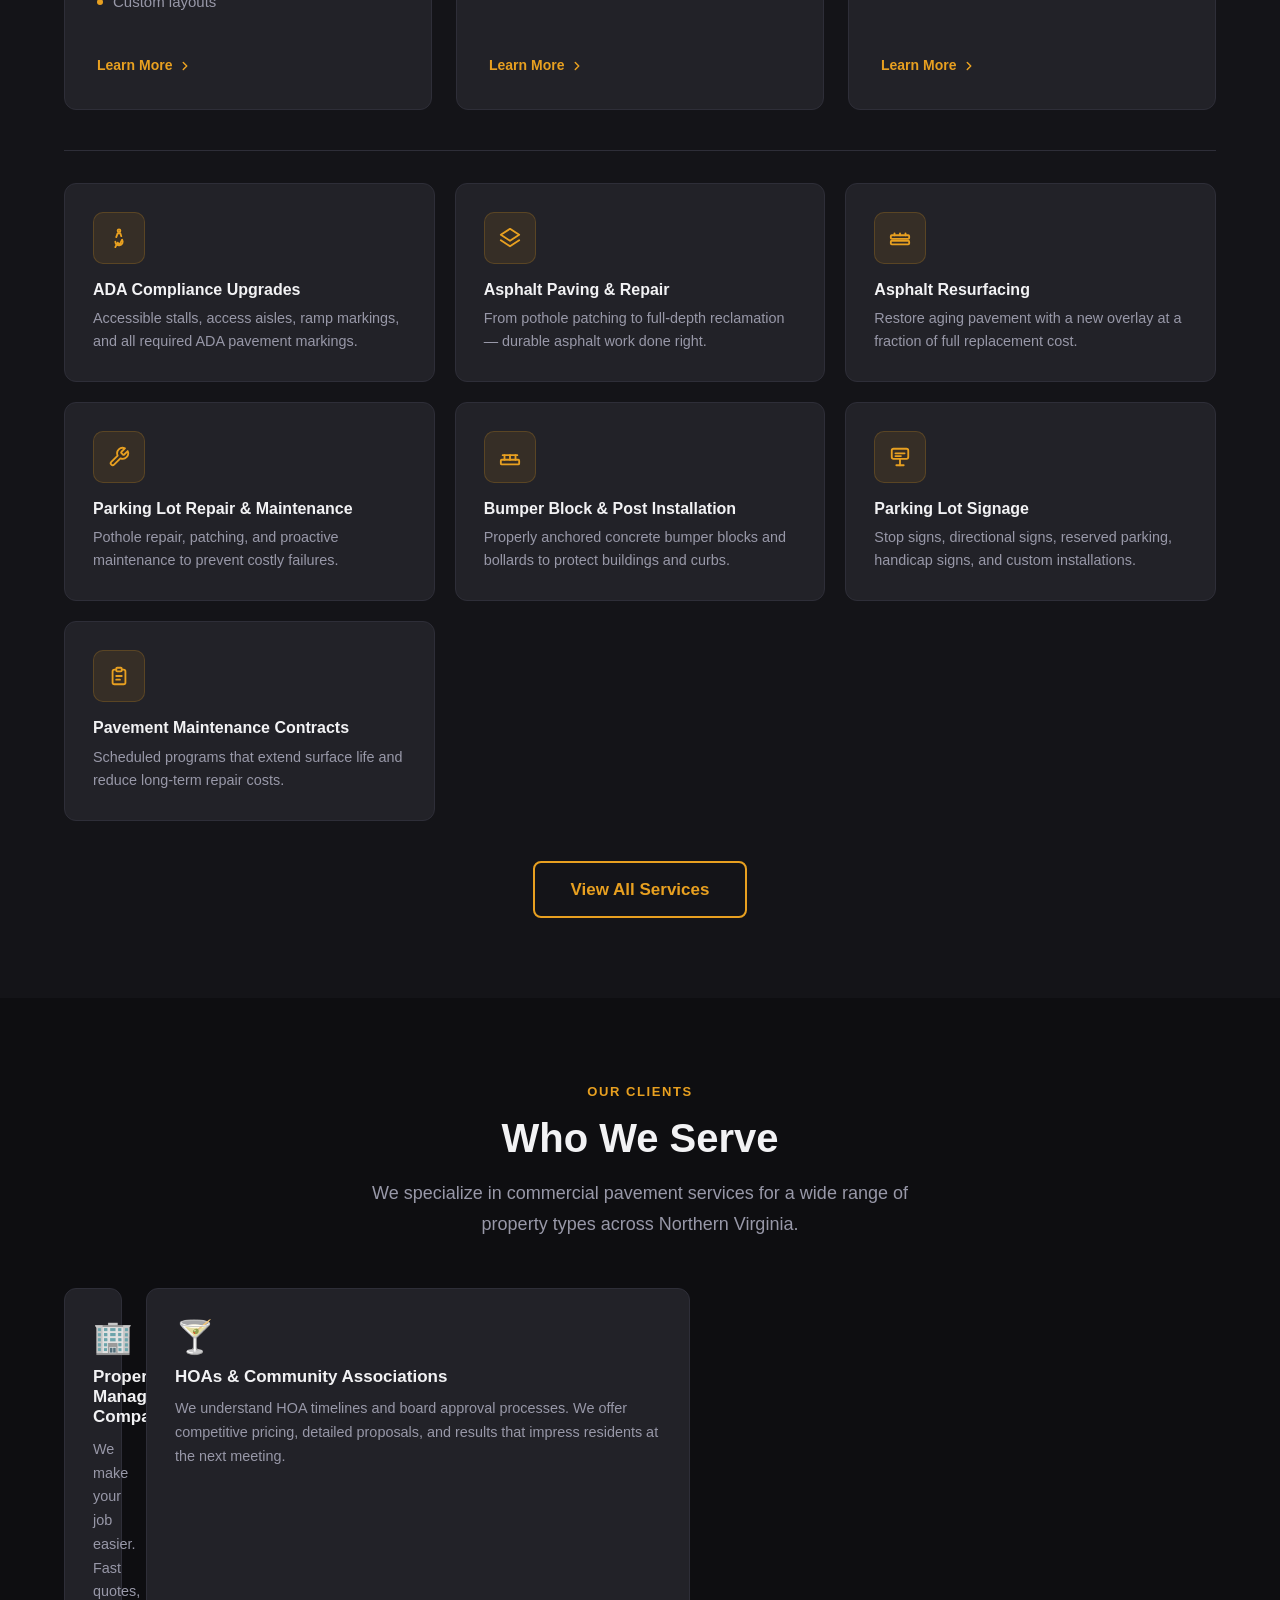
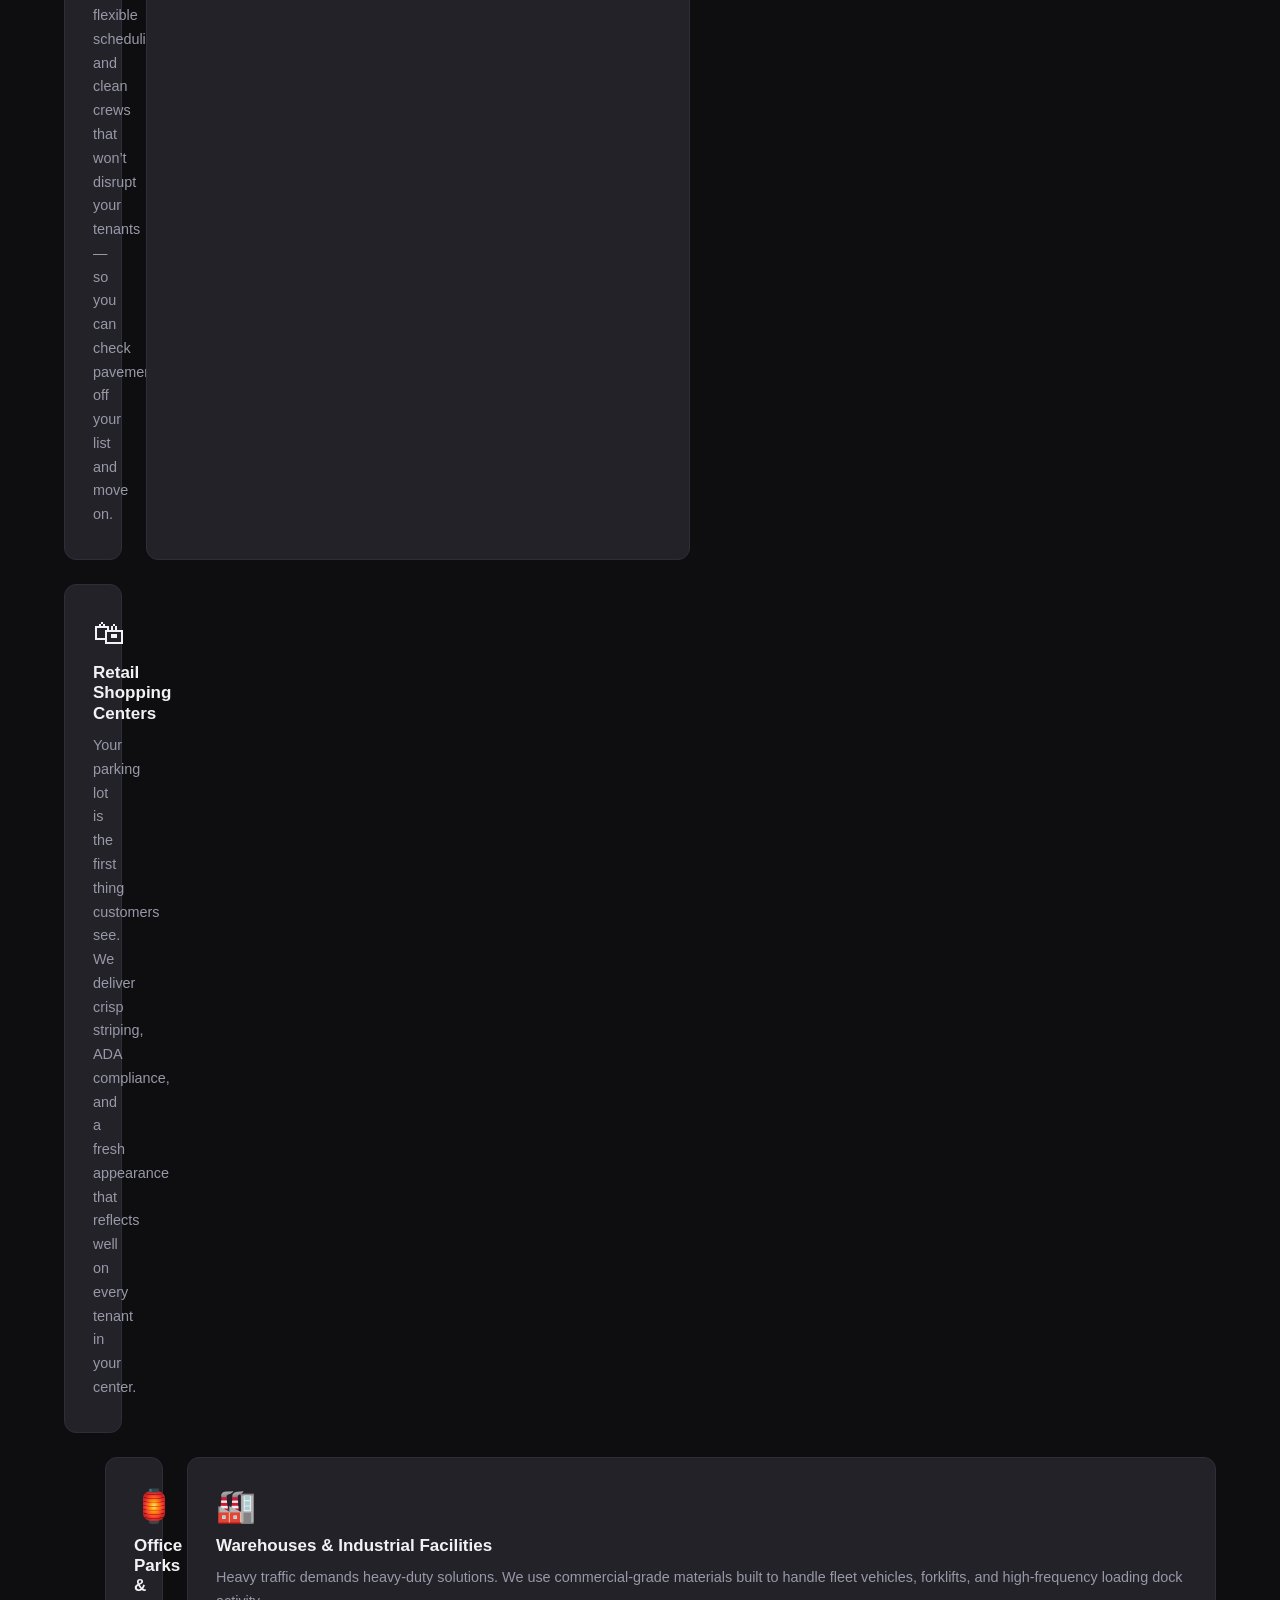
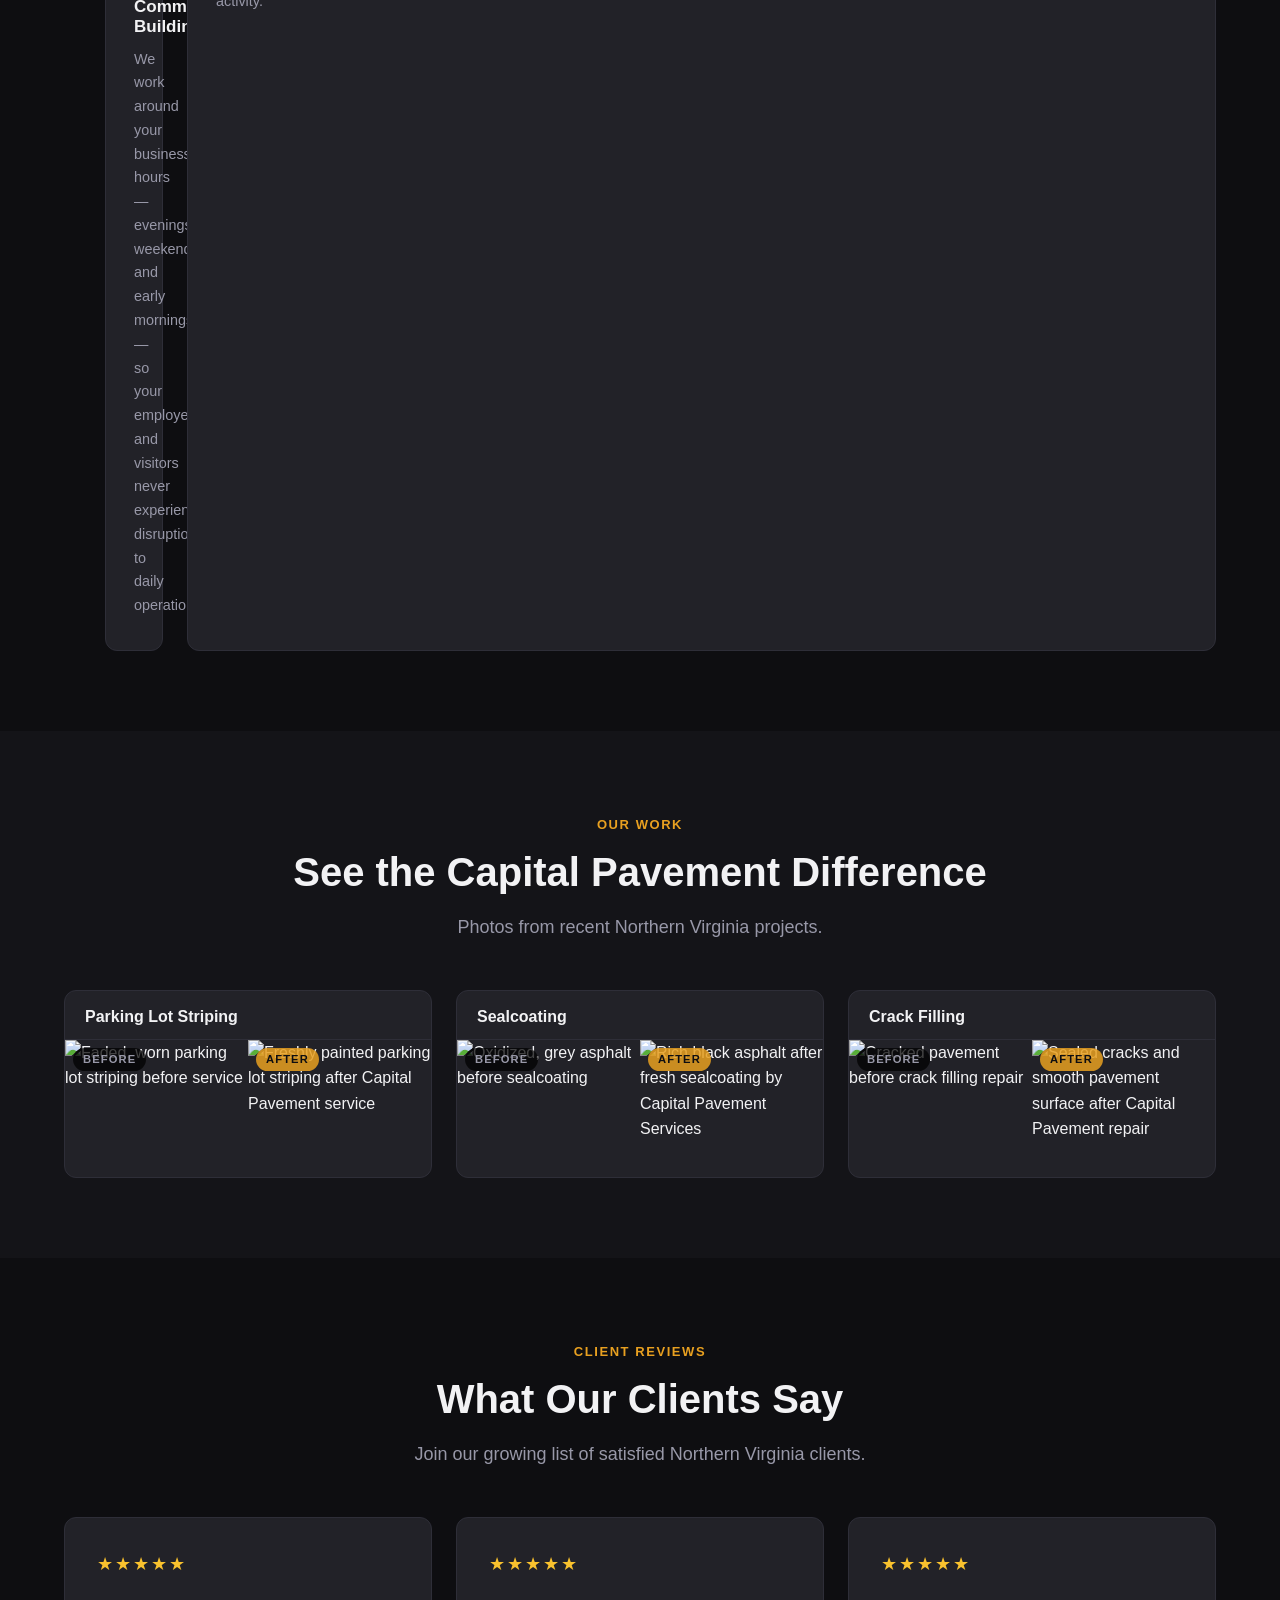
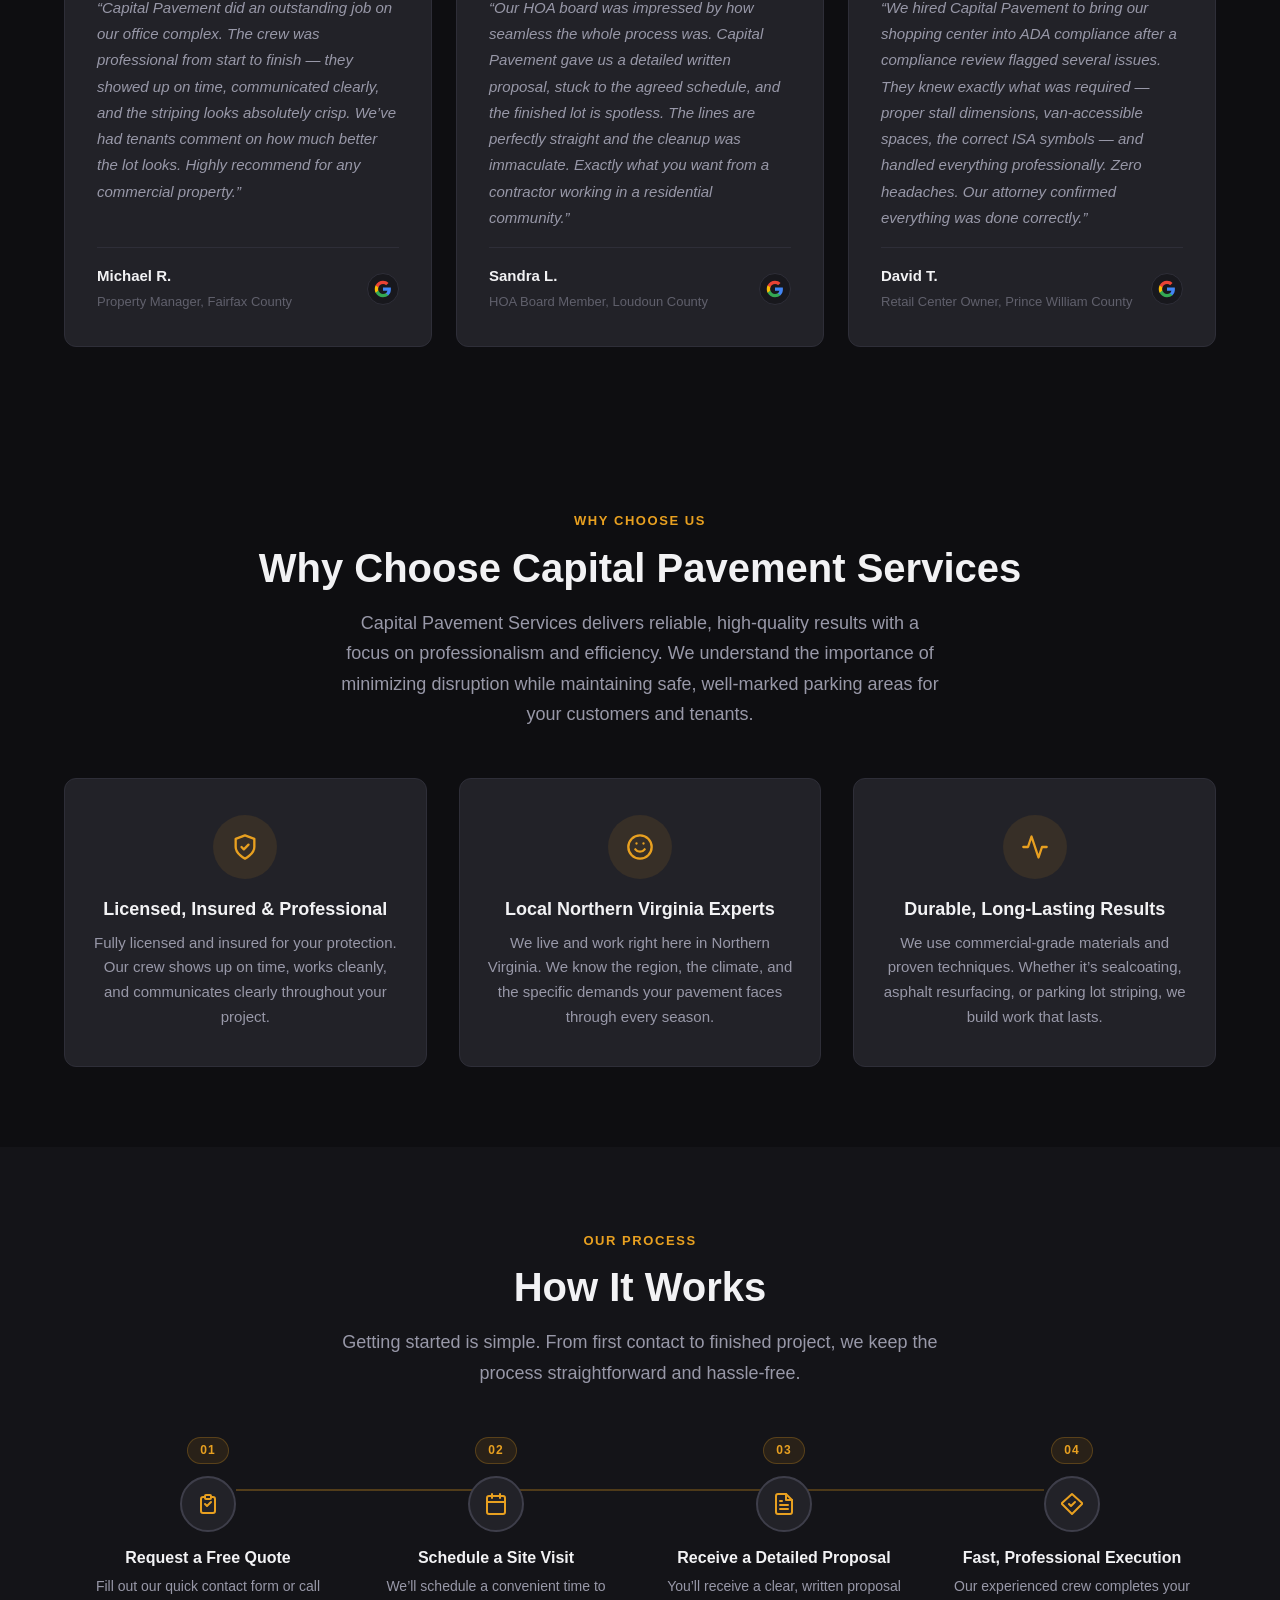
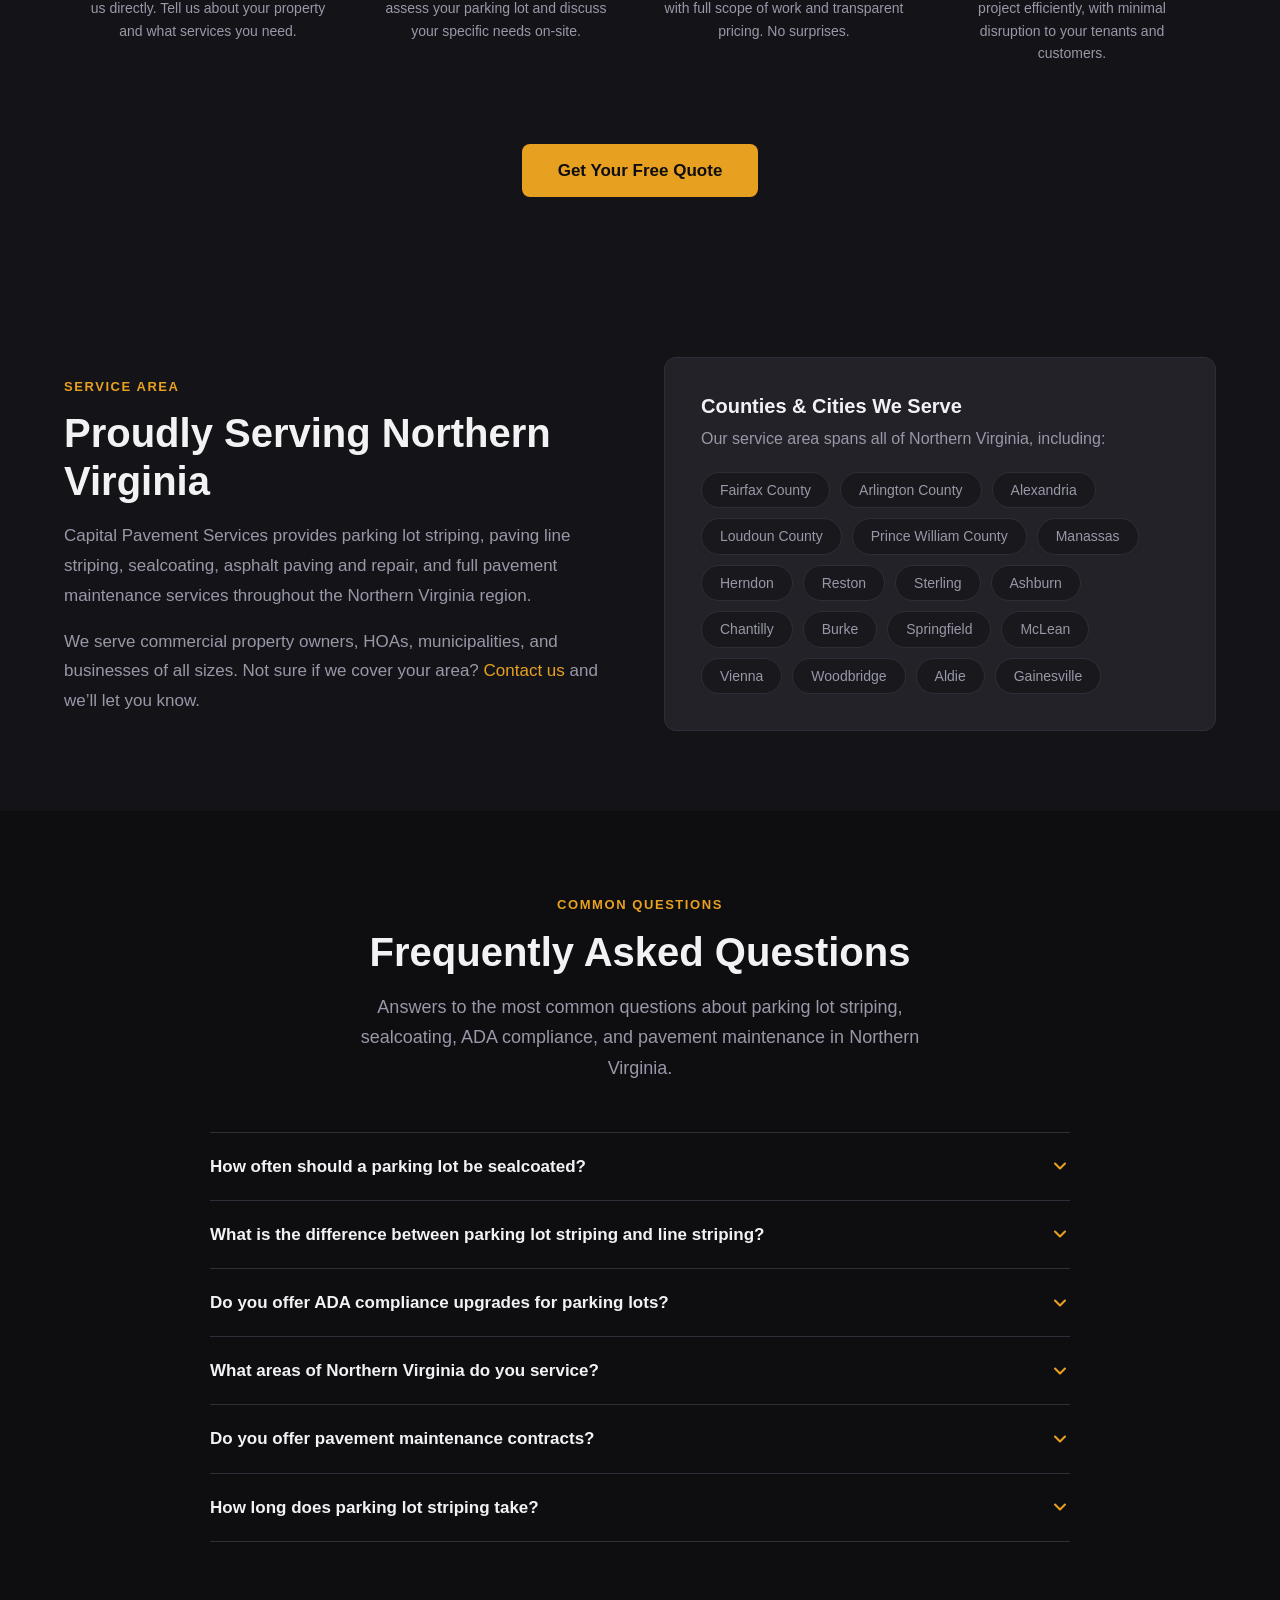
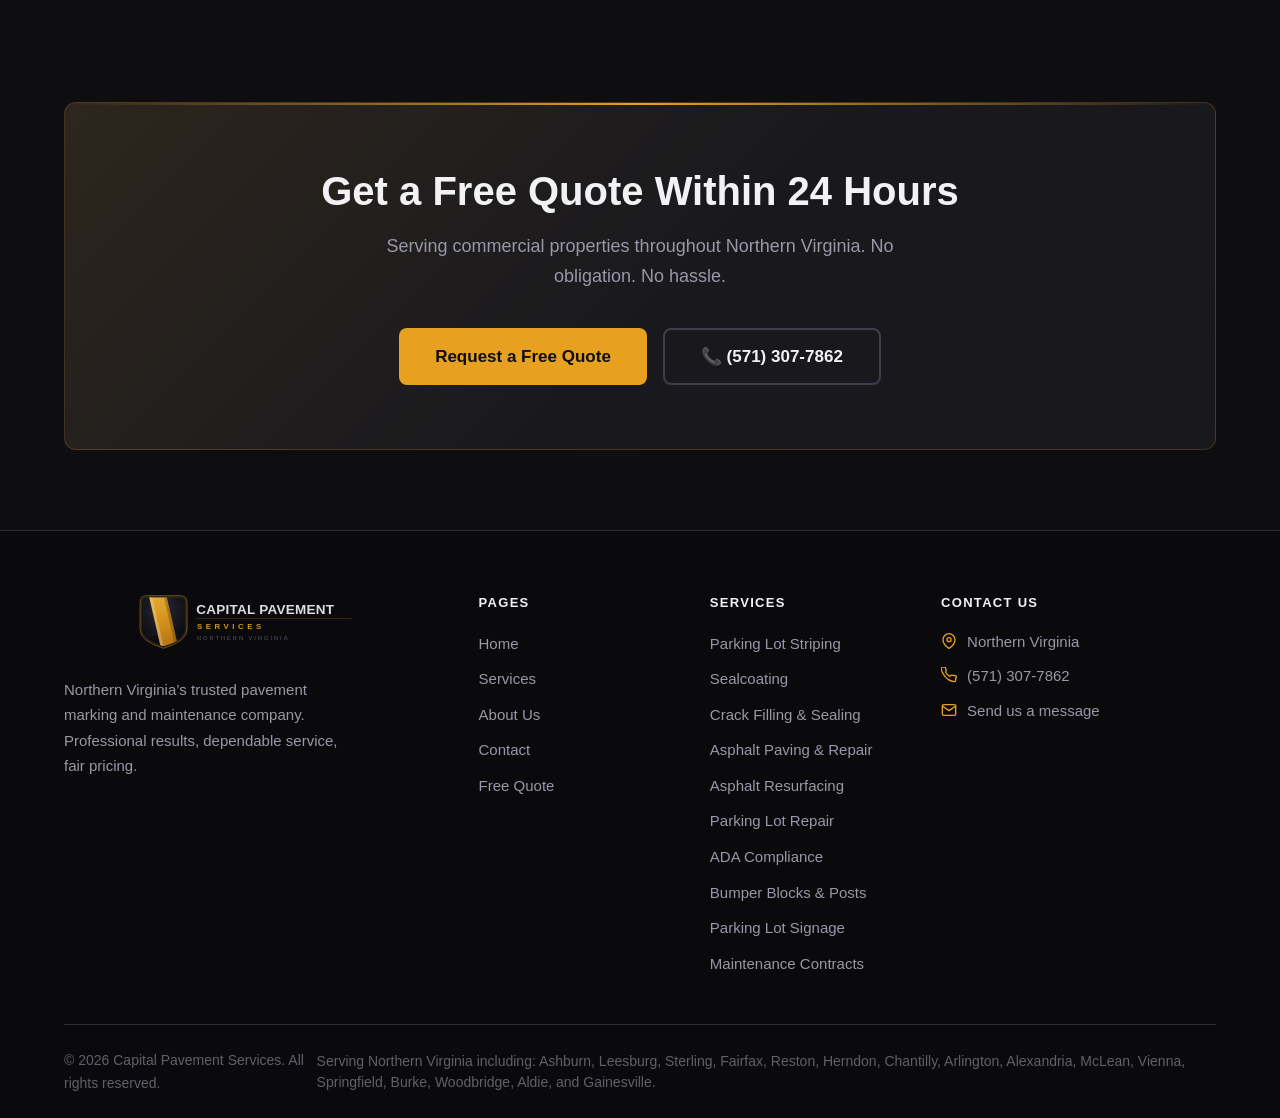
==== commit 3d2869a2: "Marketing and SEO improvements across all pages - Hero: updated headline, subheadline, and trust bad" ====
--- a/index.html
+++ b/index.html
@@ -170,11 +170,11 @@
         <div class="hero-badge">Northern Virginia&rsquo;s Pavement Experts</div>
 
         <h1>
-          Professional <span class="accent">Parking Lot Striping</span> &amp; Sealcoating in Northern Virginia
+          <span class="accent">Parking Lot Striping</span> &amp; Sealcoating in Northern Virginia
         </h1>
 
         <p class="hero-subtitle">
-          Reliable, fast, and high-quality pavement services for commercial properties, HOAs, and retail centers across Northern Virginia.
+          Professional pavement maintenance services for commercial properties, HOAs, retail centers, and office parks. Fast turnaround, clean work, and ADA-compliant results.
         </p>
 
         <div class="hero-actions">
@@ -184,9 +184,9 @@
 
         <div class="hero-trust">
           <div class="trust-badge">&#10004; Fully Insured</div>
+          <div class="trust-badge">&#10004; ADA Compliant</div>
           <div class="trust-badge">&#10004; Fast Turnaround</div>
-          <div class="trust-badge">&#10004; Commercial &amp; HOA Specialists</div>
-          <div class="trust-badge">&#10004; Clean, Professional Crews</div>
+          <div class="trust-badge">&#10004; Commercial Property Specialists</div>
         </div>
 
       </div>
@@ -215,7 +215,8 @@
               <line x1="3" y1="18" x2="21" y2="18"/>
             </svg>
           </div>
-          <h3><a href="parking-lot-striping.html">Line Striping</a></h3>
+          <h3><a href="parking-lot-striping.html">Parking Lot Striping</a></h3>
+          <p class="featured-service-desc">Professional line striping for parking lots, including stall layout, fire lanes, directional arrows, and ADA-compliant markings. We ensure clean, highly visible lines that improve traffic flow and safety.</p>
           <ul class="featured-service-list">
             <li>Parking stalls</li>
             <li>ADA compliance</li>
@@ -235,6 +236,7 @@
             </svg>
           </div>
           <h3><a href="sealcoating.html">Sealcoating</a></h3>
+          <p class="featured-service-desc">Protect and extend the life of your asphalt with high-quality sealcoating. Our process enhances curb appeal while preventing damage from weather, traffic, and UV exposure.</p>
           <ul class="featured-service-list">
             <li>Asphalt protection</li>
             <li>Extends pavement life</li>
@@ -253,7 +255,8 @@
               <line x1="3" y1="20" x2="21" y2="20"/>
             </svg>
           </div>
-          <h3><a href="crack-filling.html">Crack Filling</a></h3>
+          <h3><a href="crack-filling.html">Crack Filling &amp; Sealing</a></h3>
+          <p class="featured-service-desc">Prevent small cracks from turning into costly repairs. Our crack filling services stop water penetration and extend the life of your pavement.</p>
           <ul class="featured-service-list">
             <li>Prevents further damage</li>
             <li>Cost-effective maintenance</li>
@@ -375,11 +378,11 @@
         </p>
       </div>
 
-      <div class="client-grid">
+      <div class="client-grid client-grid-5">
 
         <div class="client-card">
           <div class="client-icon" aria-hidden="true">&#127970;</div>
-          <h3>Property Managers</h3>
+          <h3>Property Management Companies</h3>
           <p>We make your job easier. Fast quotes, flexible scheduling, and clean crews that won&rsquo;t disrupt your tenants — so you can check pavement off your list and move on.</p>
         </div>
 
@@ -391,13 +394,13 @@
 
         <div class="client-card">
           <div class="client-icon" aria-hidden="true">&#128717;</div>
-          <h3>Retail Centers &amp; Shopping Plazas</h3>
+          <h3>Retail Shopping Centers</h3>
           <p>Your parking lot is the first thing customers see. We deliver crisp striping, ADA compliance, and a fresh appearance that reflects well on every tenant in your center.</p>
         </div>
 
         <div class="client-card">
           <div class="client-icon" aria-hidden="true">&#127982;</div>
-          <h3>Office Parks &amp; Corporate Campuses</h3>
+          <h3>Office Parks &amp; Commercial Buildings</h3>
           <p>We work around your business hours — evenings, weekends, and early mornings — so your employees and visitors never experience disruption to daily operations.</p>
         </div>
 
@@ -405,12 +408,6 @@
           <div class="client-icon" aria-hidden="true">&#127981;</div>
           <h3>Warehouses &amp; Industrial Facilities</h3>
           <p>Heavy traffic demands heavy-duty solutions. We use commercial-grade materials built to handle fleet vehicles, forklifts, and high-frequency loading dock activity.</p>
-        </div>
-
-        <div class="client-card">
-          <div class="client-icon" aria-hidden="true">&#127963;</div>
-          <h3>Municipal &amp; Government Properties</h3>
-          <p>We are experienced working with municipalities and government entities, meeting compliance requirements, ADA mandates, and documentation standards with ease.</p>
         </div>
 
       </div>
@@ -568,10 +565,9 @@
     <div class="container">
       <div class="section-header centered">
         <p class="section-label">Why Choose Us</p>
-        <h2 class="section-title" id="why-heading">The Capital Pavement Difference</h2>
+        <h2 class="section-title" id="why-heading">Why Choose Capital Pavement Services</h2>
         <p class="section-subtitle">
-          We bring professionalism, precision, and pride to every project — from small parking lot repairs
-          to large-scale paving and line striping contracts.
+          Capital Pavement Services delivers reliable, high-quality results with a focus on professionalism and efficiency. We understand the importance of minimizing disruption while maintaining safe, well-marked parking areas for your customers and tenants.
         </p>
       </div>
 
@@ -618,6 +614,81 @@
             asphalt resurfacing, or parking lot striping, we build work that lasts.
           </p>
         </div>
+      </div>
+    </div>
+  </section>
+
+  <!-- ===== HOW IT WORKS ===== -->
+  <section class="section section-alt" aria-labelledby="process-heading">
+    <div class="container">
+      <div class="section-header centered">
+        <p class="section-label">Our Process</p>
+        <h2 class="section-title" id="process-heading">How It Works</h2>
+        <p class="section-subtitle">
+          Getting started is simple. From first contact to finished project, we keep the process straightforward and hassle-free.
+        </p>
+      </div>
+
+      <div class="process-grid">
+
+        <div class="process-step">
+          <div class="process-number" aria-hidden="true">01</div>
+          <div class="process-icon" aria-hidden="true">
+            <svg viewBox="0 0 24 24" fill="none" stroke="currentColor" stroke-width="2" stroke-linecap="round" stroke-linejoin="round">
+              <path d="M9 5H7a2 2 0 00-2 2v12a2 2 0 002 2h10a2 2 0 002-2V7a2 2 0 00-2-2h-2"/>
+              <rect x="9" y="3" width="6" height="4" rx="1"/>
+              <polyline points="9 12 11 14 15 10"/>
+            </svg>
+          </div>
+          <h3>Request a Free Quote</h3>
+          <p>Fill out our quick contact form or call us directly. Tell us about your property and what services you need.</p>
+        </div>
+
+        <div class="process-step">
+          <div class="process-number" aria-hidden="true">02</div>
+          <div class="process-icon" aria-hidden="true">
+            <svg viewBox="0 0 24 24" fill="none" stroke="currentColor" stroke-width="2" stroke-linecap="round" stroke-linejoin="round">
+              <rect x="3" y="4" width="18" height="18" rx="2" ry="2"/>
+              <line x1="16" y1="2" x2="16" y2="6"/>
+              <line x1="8" y1="2" x2="8" y2="6"/>
+              <line x1="3" y1="10" x2="21" y2="10"/>
+            </svg>
+          </div>
+          <h3>Schedule a Site Visit</h3>
+          <p>We&rsquo;ll schedule a convenient time to assess your parking lot and discuss your specific needs on-site.</p>
+        </div>
+
+        <div class="process-step">
+          <div class="process-number" aria-hidden="true">03</div>
+          <div class="process-icon" aria-hidden="true">
+            <svg viewBox="0 0 24 24" fill="none" stroke="currentColor" stroke-width="2" stroke-linecap="round" stroke-linejoin="round">
+              <path d="M14 2H6a2 2 0 00-2 2v16a2 2 0 002 2h12a2 2 0 002-2V8z"/>
+              <polyline points="14 2 14 8 20 8"/>
+              <line x1="16" y1="13" x2="8" y2="13"/>
+              <line x1="16" y1="17" x2="8" y2="17"/>
+              <polyline points="10 9 9 9 8 9"/>
+            </svg>
+          </div>
+          <h3>Receive a Detailed Proposal</h3>
+          <p>You&rsquo;ll receive a clear, written proposal with full scope of work and transparent pricing. No surprises.</p>
+        </div>
+
+        <div class="process-step">
+          <div class="process-number" aria-hidden="true">04</div>
+          <div class="process-icon" aria-hidden="true">
+            <svg viewBox="0 0 24 24" fill="none" stroke="currentColor" stroke-width="2" stroke-linecap="round" stroke-linejoin="round">
+              <polyline points="22 11.08 22 12 12 22 2 12 2 11.08 12 2 22 11.08"/>
+              <polyline points="9 12 11 14 15 10"/>
+            </svg>
+          </div>
+          <h3>Fast, Professional Execution</h3>
+          <p>Our experienced crew completes your project efficiently, with minimal disruption to your tenants and customers.</p>
+        </div>
+
+      </div>
+
+      <div style="text-align: center; margin-top: 48px;">
+        <a href="contact.html" class="btn btn-primary btn-lg">Get Your Free Quote</a>
       </div>
     </div>
   </section>
@@ -781,7 +852,7 @@
   <section class="section" aria-labelledby="cta-heading">
     <div class="container">
       <div class="cta-banner">
-        <h2 id="cta-heading">Get a Fast, Free Quote Within 24 Hours</h2>
+        <h2 id="cta-heading">Get a Free Quote Within 24 Hours</h2>
         <p>
           Serving commercial properties throughout Northern Virginia. No obligation. No hassle.
         </p>
@@ -863,7 +934,7 @@
 
       <div class="footer-bottom">
         <p>&copy; 2026 Capital Pavement Services. All rights reserved.</p>
-        <p>Serving Northern Virginia — Fairfax, Arlington, Loudoun &amp; Prince William Counties</p>
+        <p class="footer-seo-text">Serving Northern Virginia including: Ashburn, Leesburg, Sterling, Fairfax, Reston, Herndon, Chantilly, Arlington, Alexandria, McLean, Vienna, Springfield, Burke, Woodbridge, Aldie, and Gainesville.</p>
       </div>
     </div>
   </footer>
--- a/css/styles.css
+++ b/css/styles.css
@@ -1718,6 +1718,204 @@
 }
 
 /* ============================================
+   Featured Service Description
+   ============================================ */
+
+.featured-service-desc {
+  font-size: 0.9rem;
+  color: var(--text-secondary);
+  line-height: 1.65;
+  margin-bottom: 14px;
+}
+
+/* ============================================
+   Client Grid — 5 items
+   Uses a 6-col subgrid so two bottom items center naturally
+   ============================================ */
+
+.client-grid-5 {
+  display: grid;
+  grid-template-columns: repeat(6, 1fr);
+}
+
+.client-grid-5 .client-card {
+  grid-column: span 2;
+}
+
+/* Center the bottom 2 cards: shift them into col 2-4 and 4-6 */
+.client-grid-5 .client-card:nth-child(4) {
+  grid-column: 2 / 4;
+}
+
+.client-grid-5 .client-card:nth-child(5) {
+  grid-column: 4 / 6;
+}
+
+/* ============================================
+   How It Works — Process Steps
+   ============================================ */
+
+.process-grid {
+  display: grid;
+  grid-template-columns: repeat(4, 1fr);
+  gap: 0;
+  position: relative;
+}
+
+/* Connector line between steps */
+.process-grid::before {
+  content: '';
+  position: absolute;
+  top: 52px;
+  left: calc(12.5% + 28px);
+  right: calc(12.5% + 28px);
+  height: 2px;
+  background: linear-gradient(90deg, var(--accent), var(--accent-dark));
+  opacity: 0.3;
+  z-index: 0;
+}
+
+.process-step {
+  display: flex;
+  flex-direction: column;
+  align-items: center;
+  text-align: center;
+  padding: 0 24px 32px;
+  position: relative;
+  z-index: 1;
+}
+
+.process-number {
+  font-size: 0.75rem;
+  font-weight: 800;
+  letter-spacing: 0.1em;
+  color: var(--accent);
+  margin-bottom: 12px;
+  background: rgba(232, 160, 32, 0.1);
+  border: 1px solid rgba(232, 160, 32, 0.25);
+  border-radius: 100px;
+  padding: 3px 12px;
+}
+
+.process-icon {
+  width: 56px;
+  height: 56px;
+  background: var(--bg-card);
+  border: 2px solid var(--border-light);
+  border-radius: 50%;
+  display: flex;
+  align-items: center;
+  justify-content: center;
+  margin-bottom: 16px;
+  color: var(--accent);
+  transition: all 0.25s ease;
+}
+
+.process-step:hover .process-icon {
+  background: rgba(232, 160, 32, 0.1);
+  border-color: var(--accent);
+}
+
+.process-icon svg {
+  width: 24px;
+  height: 24px;
+}
+
+.process-step h3 {
+  font-size: 1rem;
+  color: var(--text-primary);
+  margin-bottom: 8px;
+}
+
+.process-step p {
+  font-size: 0.875rem;
+  color: var(--text-secondary);
+  line-height: 1.6;
+  margin: 0;
+}
+
+@media (max-width: 768px) {
+  .process-grid {
+    grid-template-columns: repeat(2, 1fr);
+    gap: 32px 16px;
+  }
+
+  .process-grid::before {
+    display: none;
+  }
+
+  .client-grid-5 {
+    grid-template-columns: repeat(2, 1fr);
+  }
+
+  .client-grid-5 .client-card {
+    grid-column: span 1;
+  }
+
+  .client-grid-5 .client-card:nth-child(4),
+  .client-grid-5 .client-card:nth-child(5) {
+    grid-column: span 1;
+  }
+}
+
+@media (max-width: 480px) {
+  .process-grid {
+    grid-template-columns: 1fr;
+  }
+
+  .client-grid-5 {
+    grid-template-columns: 1fr;
+  }
+
+  .client-grid-5 .client-card {
+    grid-column: span 1;
+  }
+}
+
+/* ============================================
+   Service Bullet List (services.html cards)
+   ============================================ */
+
+.service-bullet-list {
+  list-style: none;
+  display: flex;
+  flex-direction: column;
+  gap: 8px;
+  flex: 1;
+  margin-bottom: 0;
+}
+
+.service-bullet-list li {
+  display: flex;
+  align-items: flex-start;
+  gap: 10px;
+  font-size: 0.9375rem;
+  color: var(--text-secondary);
+  line-height: 1.45;
+}
+
+.service-bullet-list li::before {
+  content: '';
+  width: 6px;
+  height: 6px;
+  background: var(--accent);
+  border-radius: 50%;
+  flex-shrink: 0;
+  margin-top: 6px;
+}
+
+/* ============================================
+   Footer SEO Text
+   ============================================ */
+
+.footer-seo-text {
+  font-size: 0.8125rem;
+  color: var(--text-muted);
+  margin: 0;
+  line-height: 1.5;
+}
+
+/* ============================================
    Trust Badges (Hero)
    ============================================ */
 
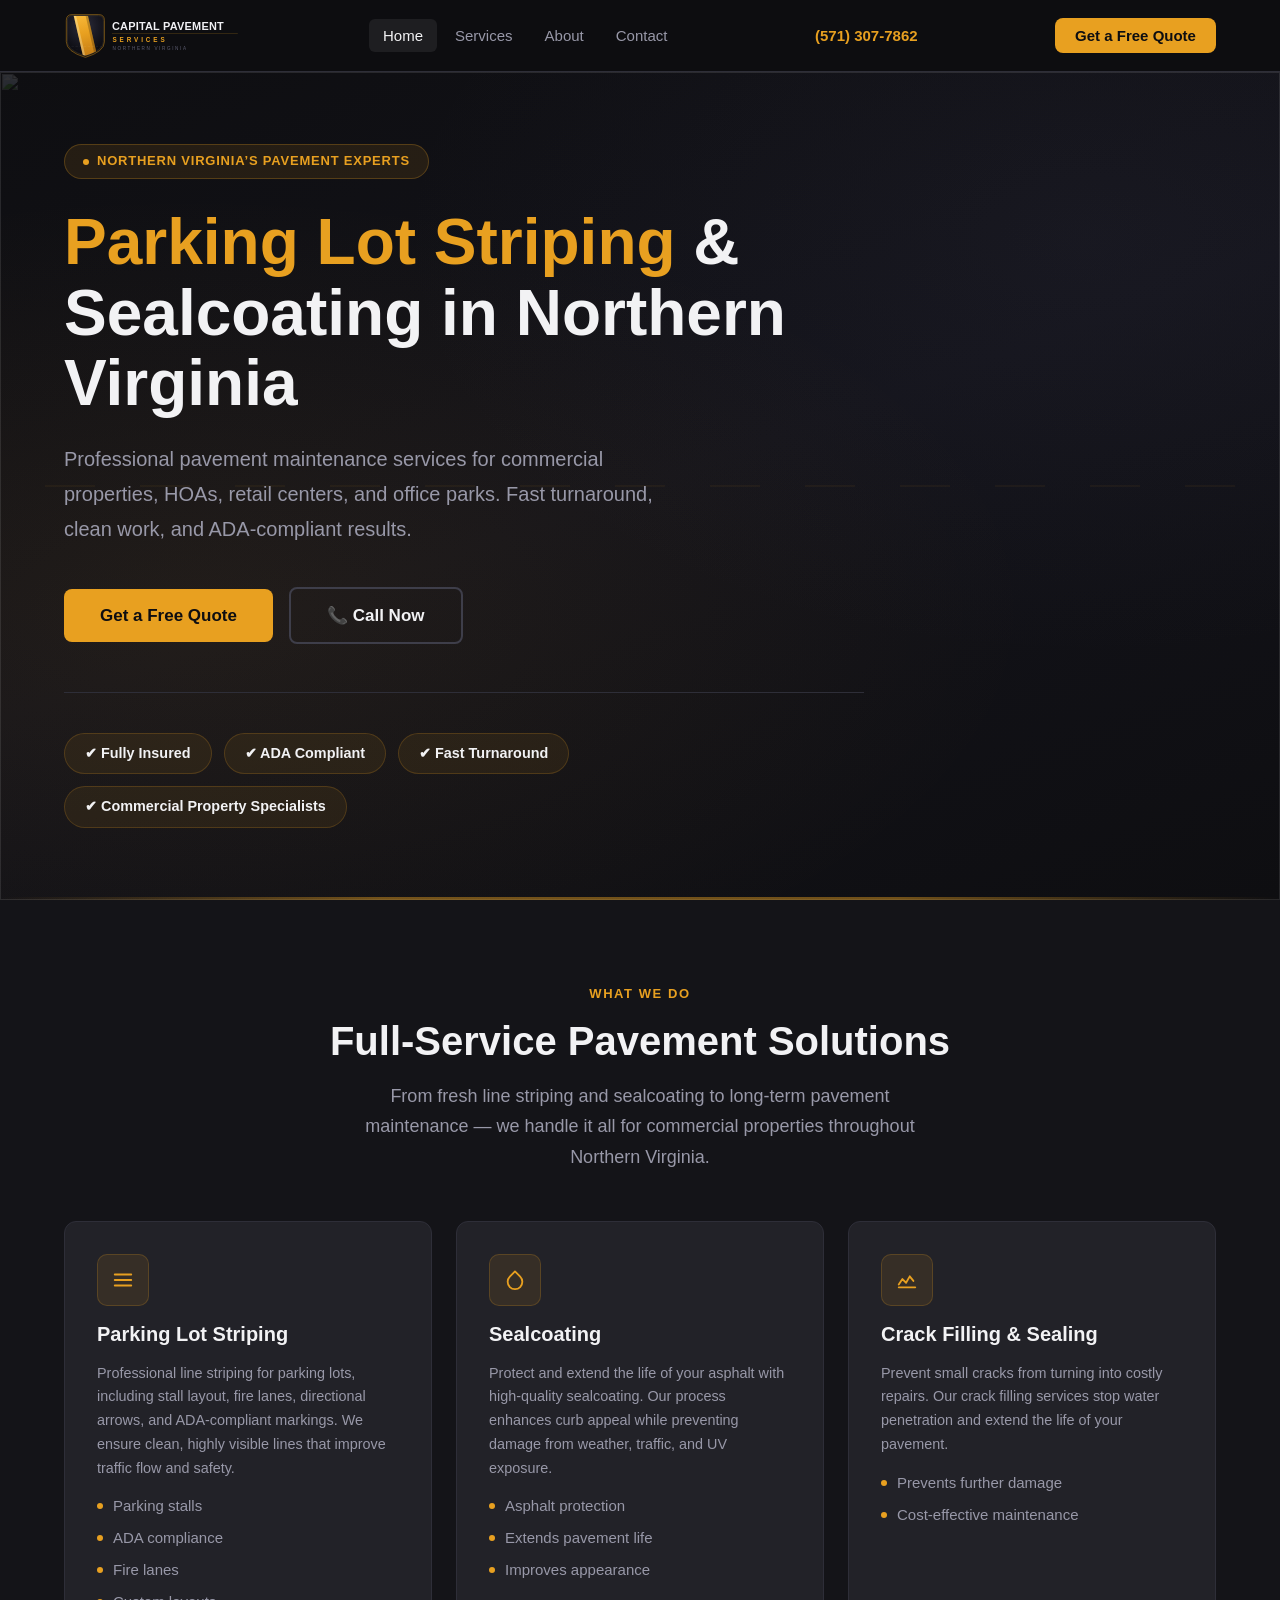
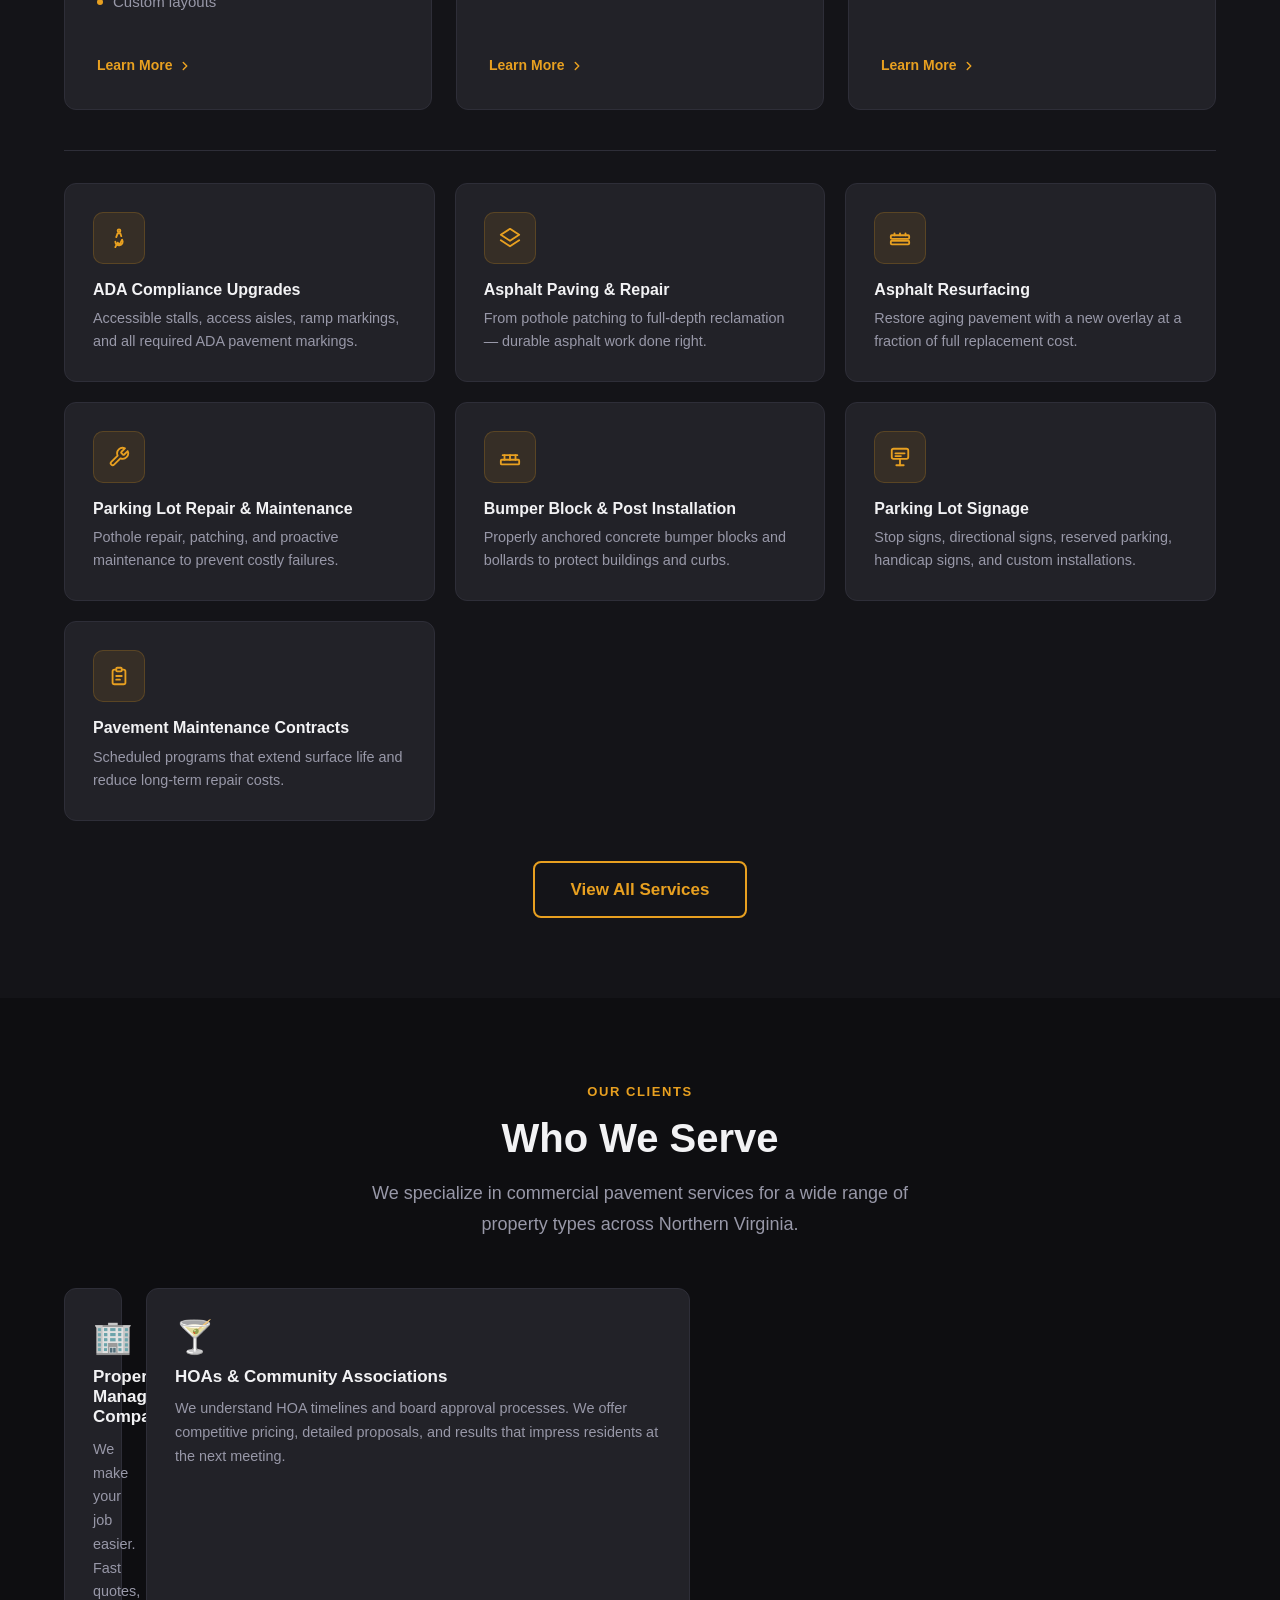
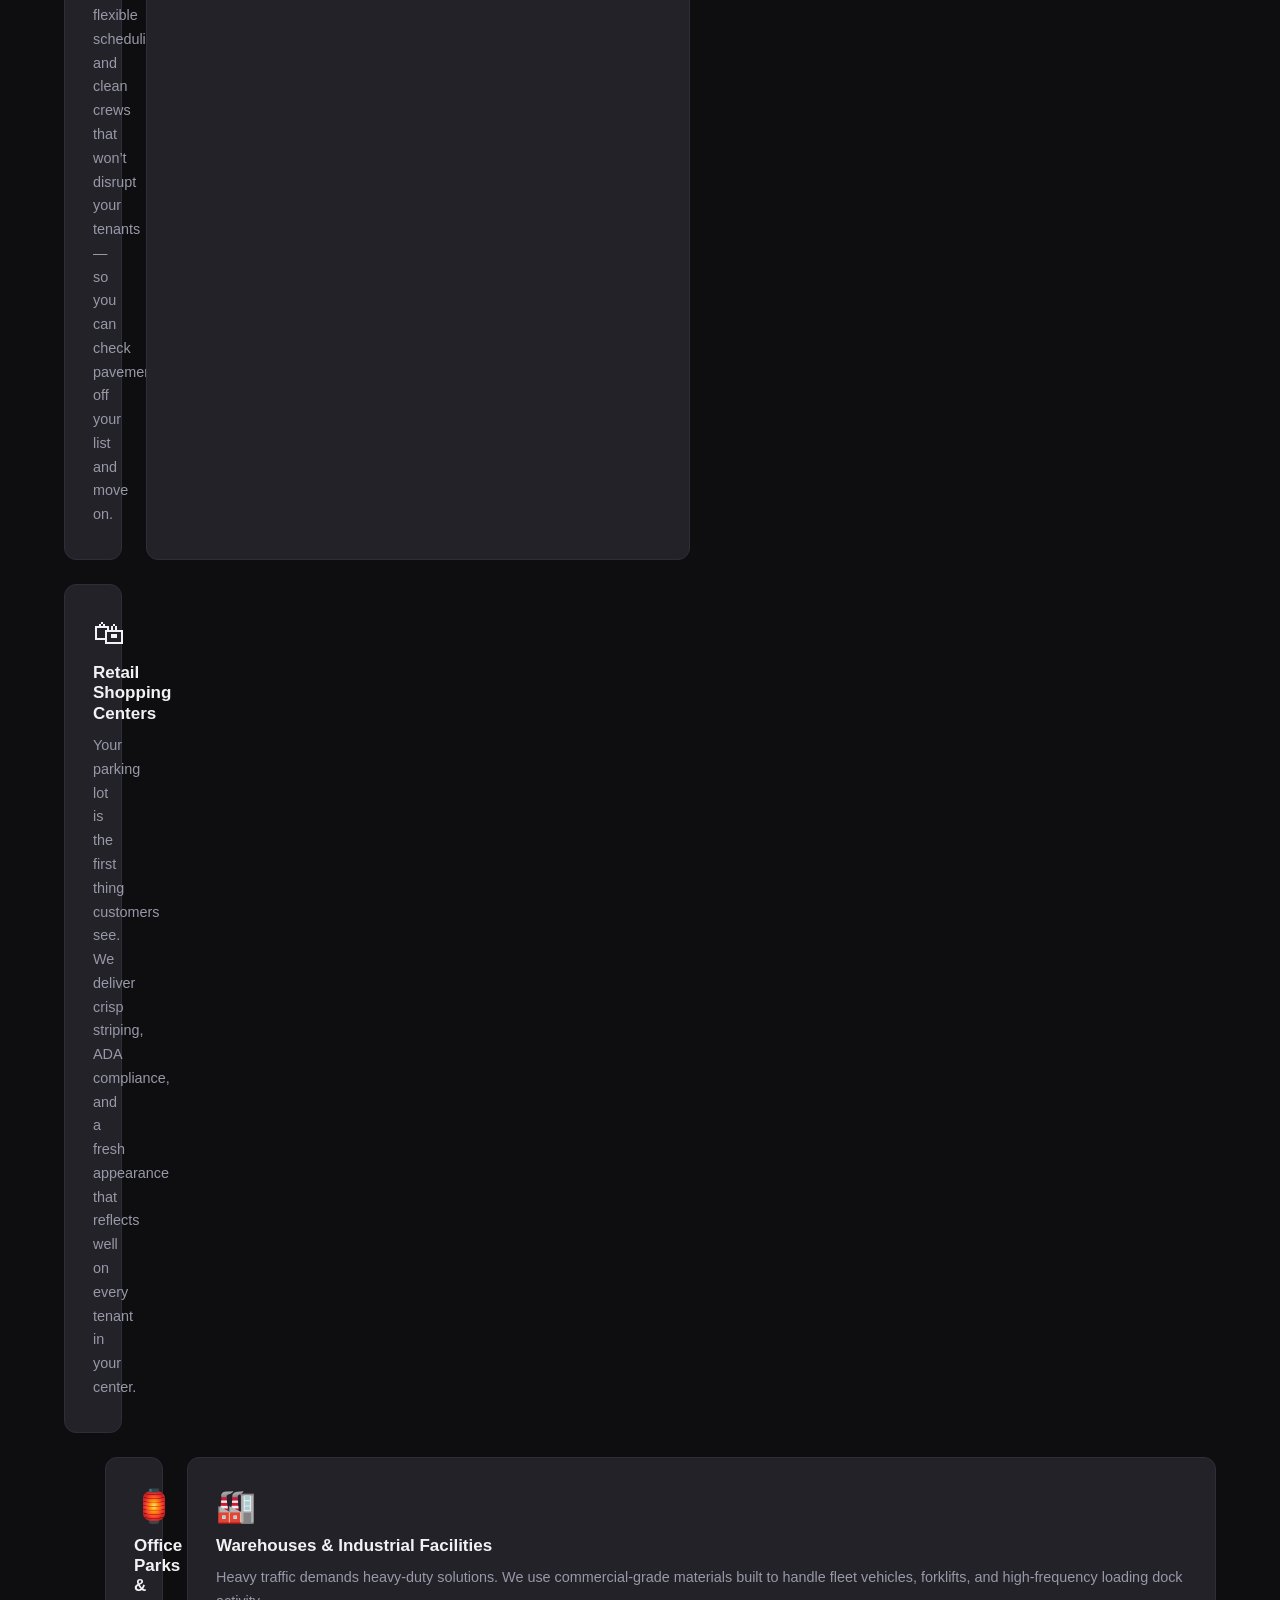
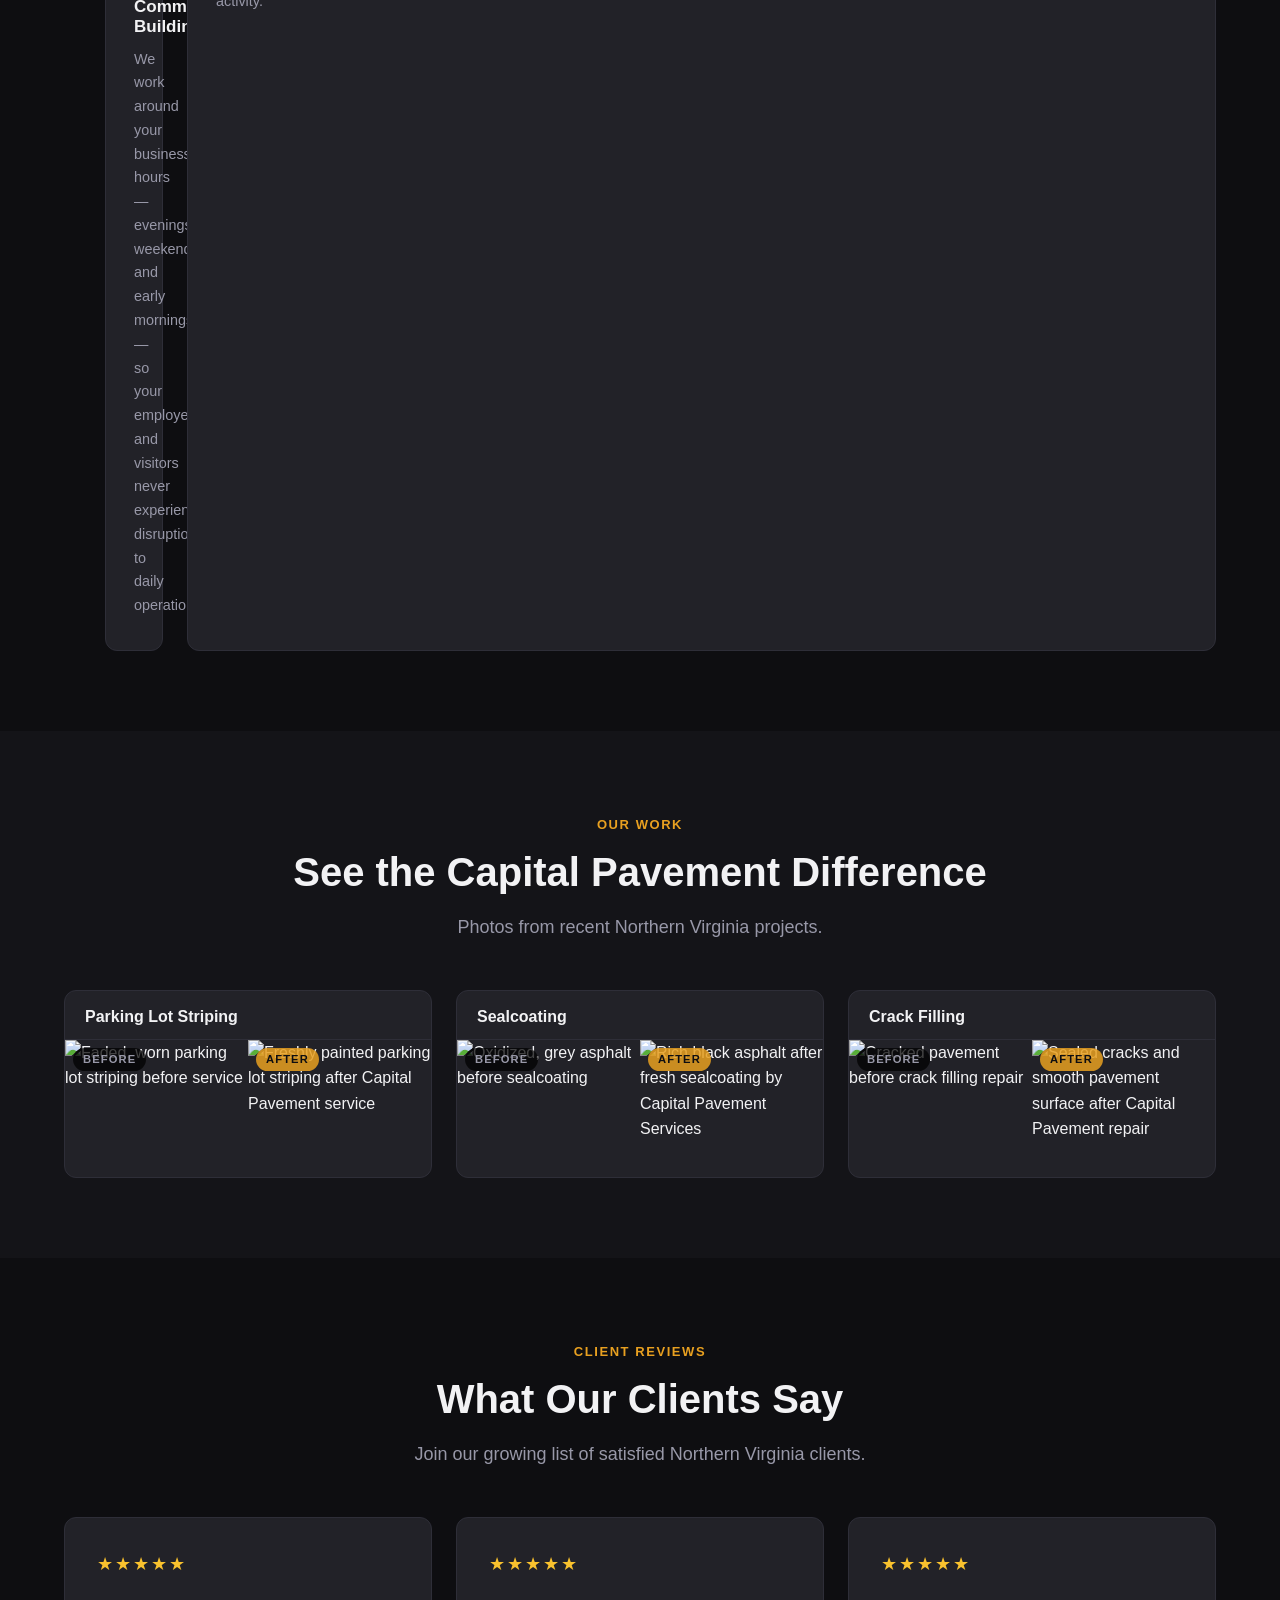
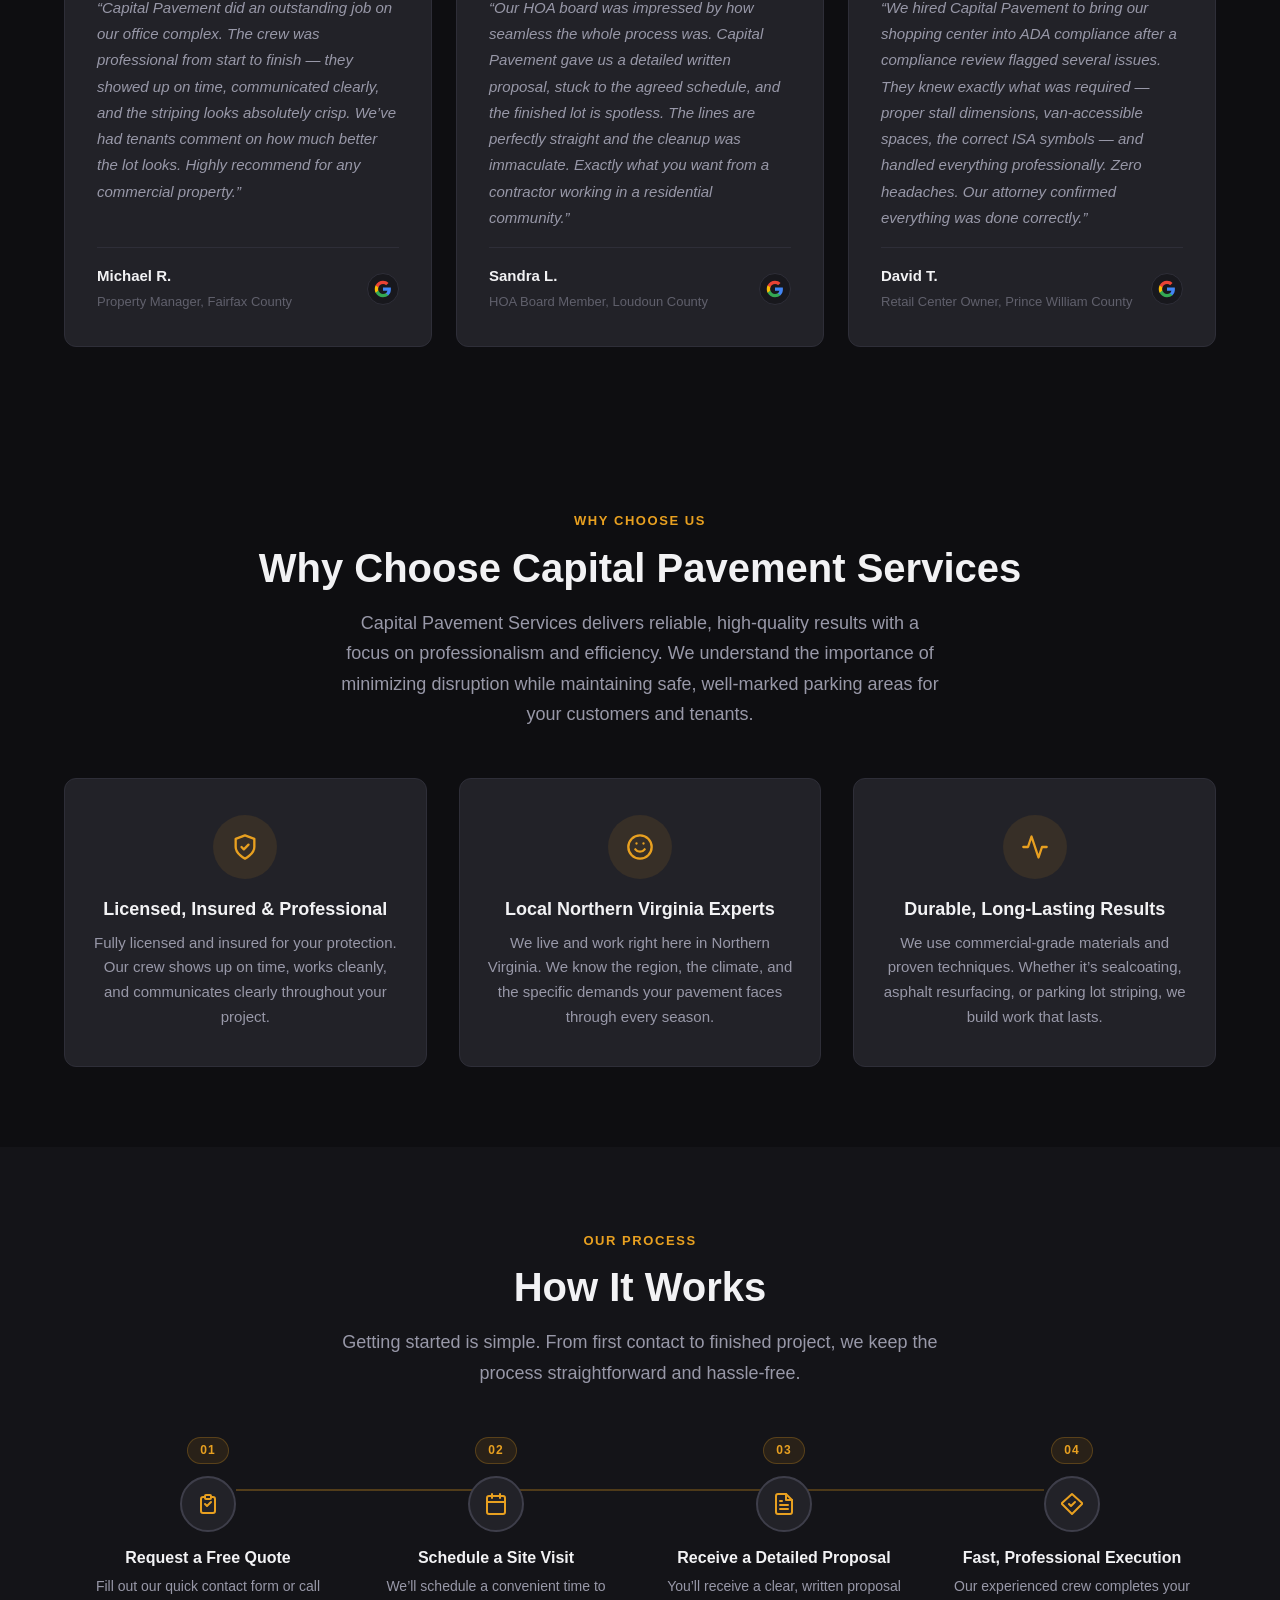
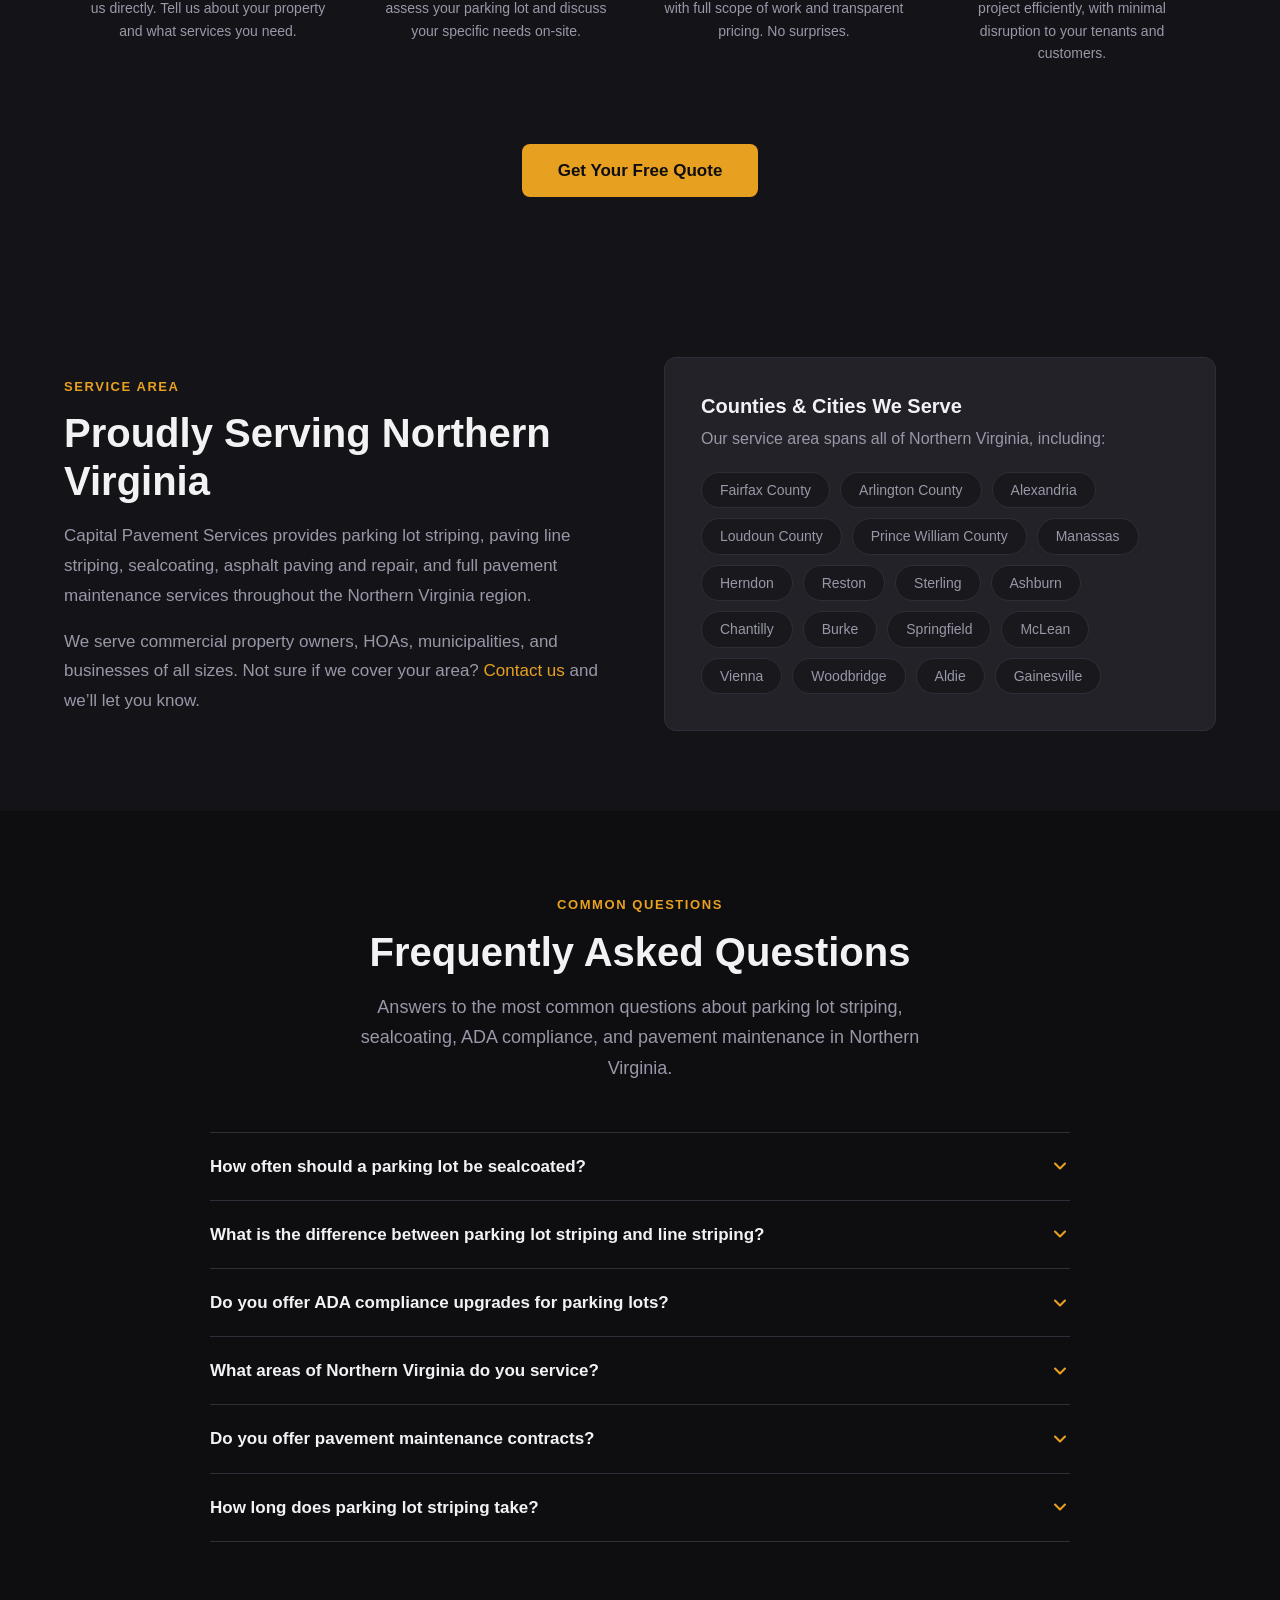
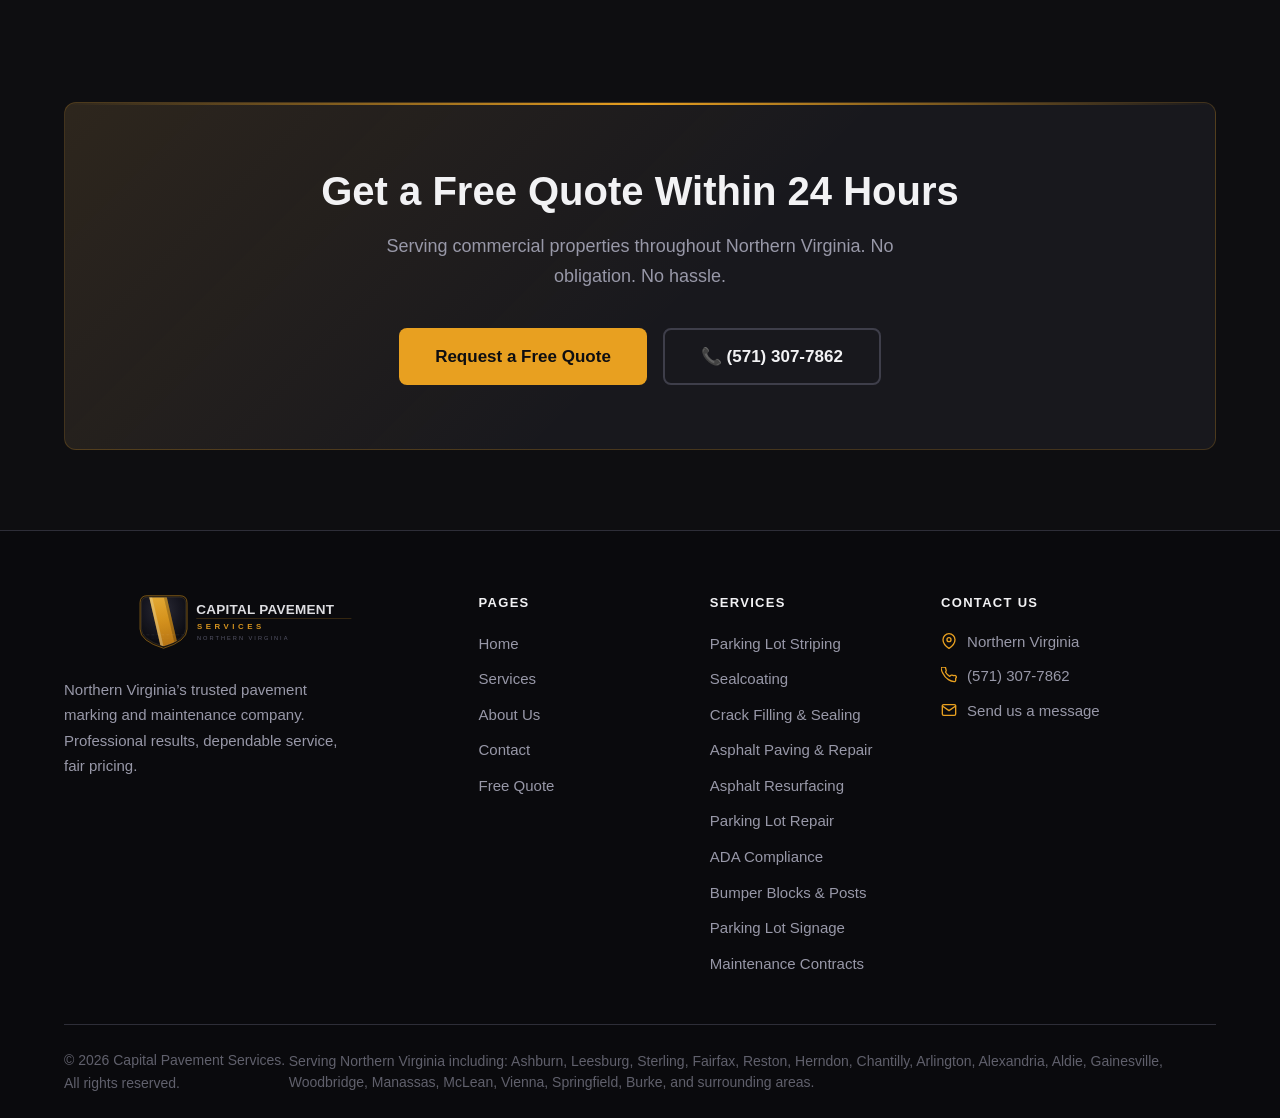
==== commit f45bf982: "Refine marketing copy and SEO updates - Footer: expanded city list with Manassas and surrounding are" ====
--- a/index.html
+++ b/index.html
@@ -362,7 +362,7 @@
       </div>
 
       <div style="text-align: center; margin-top: 40px;">
-        <a href="services.html" class="btn btn-outline btn-lg">View All Services</a>
+        <a href="/services" class="btn btn-outline btn-lg">View All Services</a>
       </div>
     </div>
   </section>
@@ -934,7 +934,7 @@
 
       <div class="footer-bottom">
         <p>&copy; 2026 Capital Pavement Services. All rights reserved.</p>
-        <p class="footer-seo-text">Serving Northern Virginia including: Ashburn, Leesburg, Sterling, Fairfax, Reston, Herndon, Chantilly, Arlington, Alexandria, McLean, Vienna, Springfield, Burke, Woodbridge, Aldie, and Gainesville.</p>
+        <p class="footer-seo-text">Serving Northern Virginia including: Ashburn, Leesburg, Sterling, Fairfax, Reston, Herndon, Chantilly, Arlington, Alexandria, Aldie, Gainesville, Woodbridge, Manassas, McLean, Vienna, Springfield, Burke, and surrounding areas.</p>
       </div>
     </div>
   </footer>
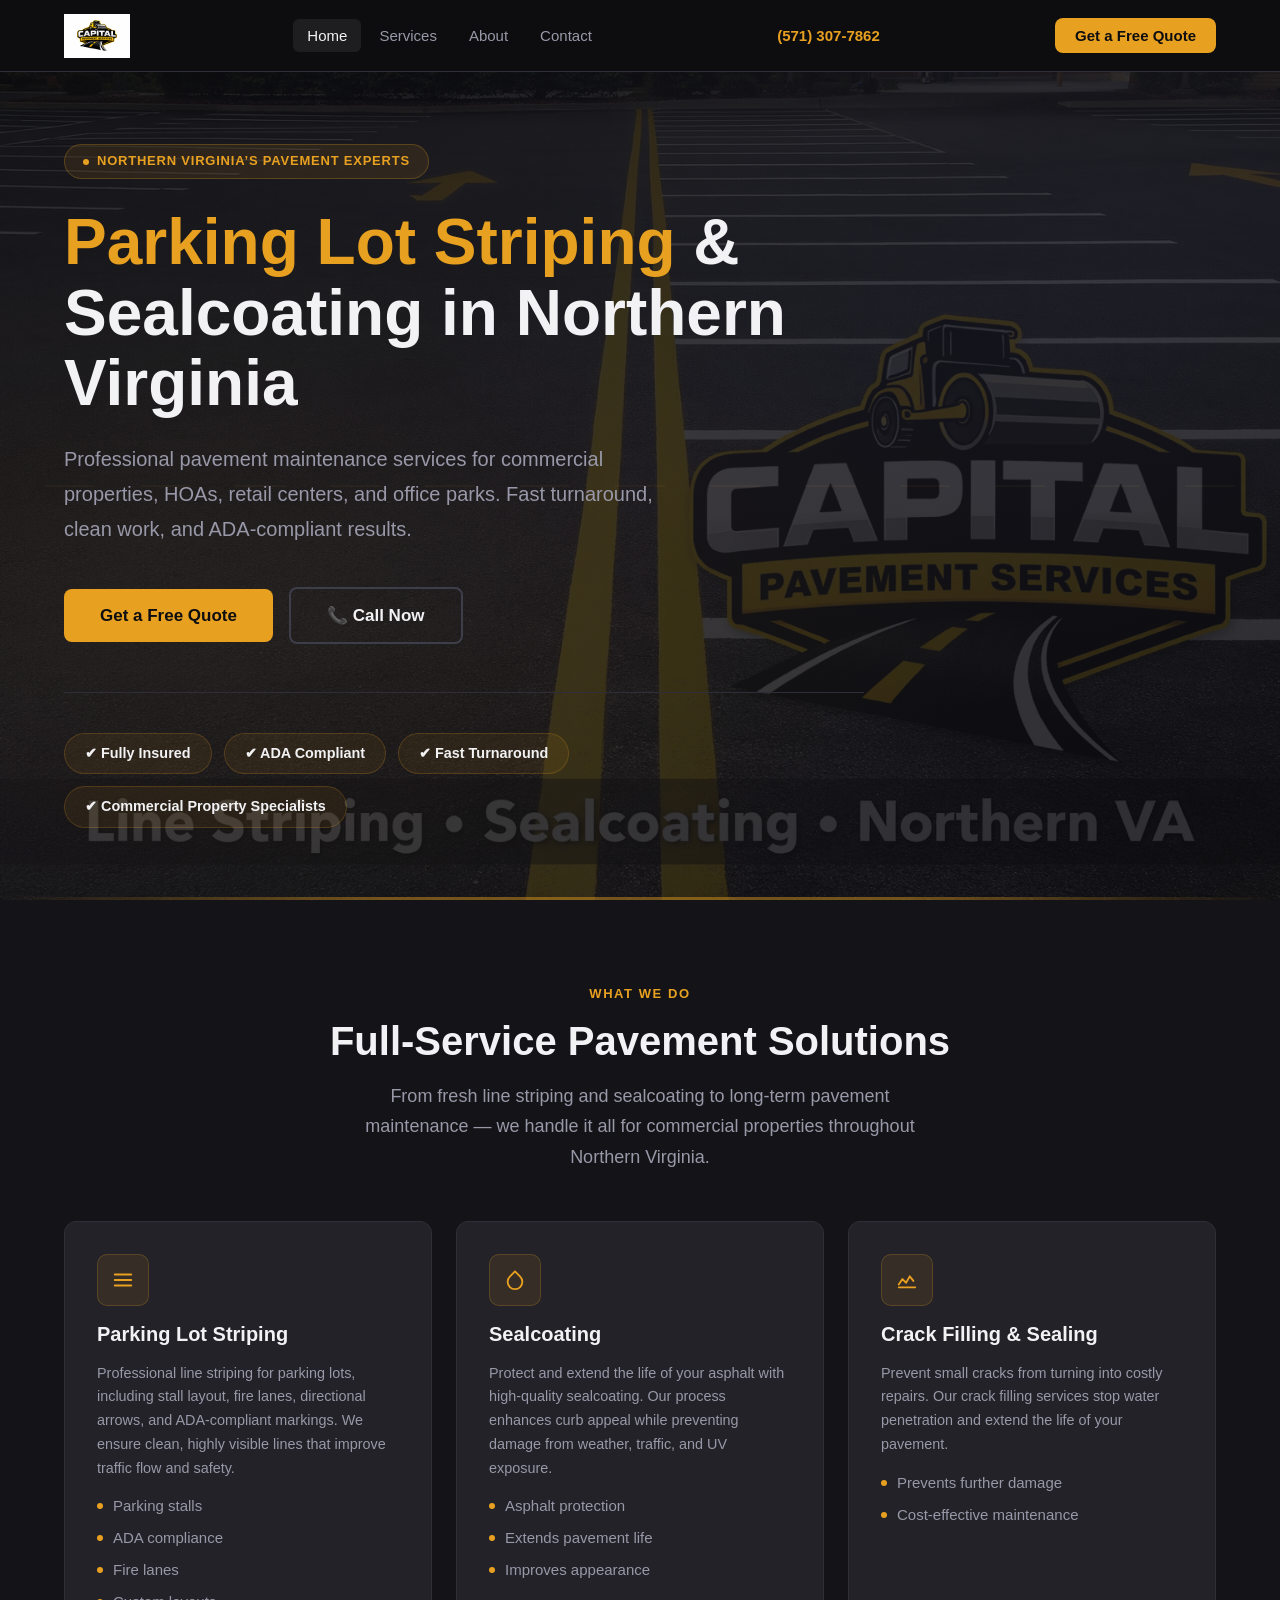
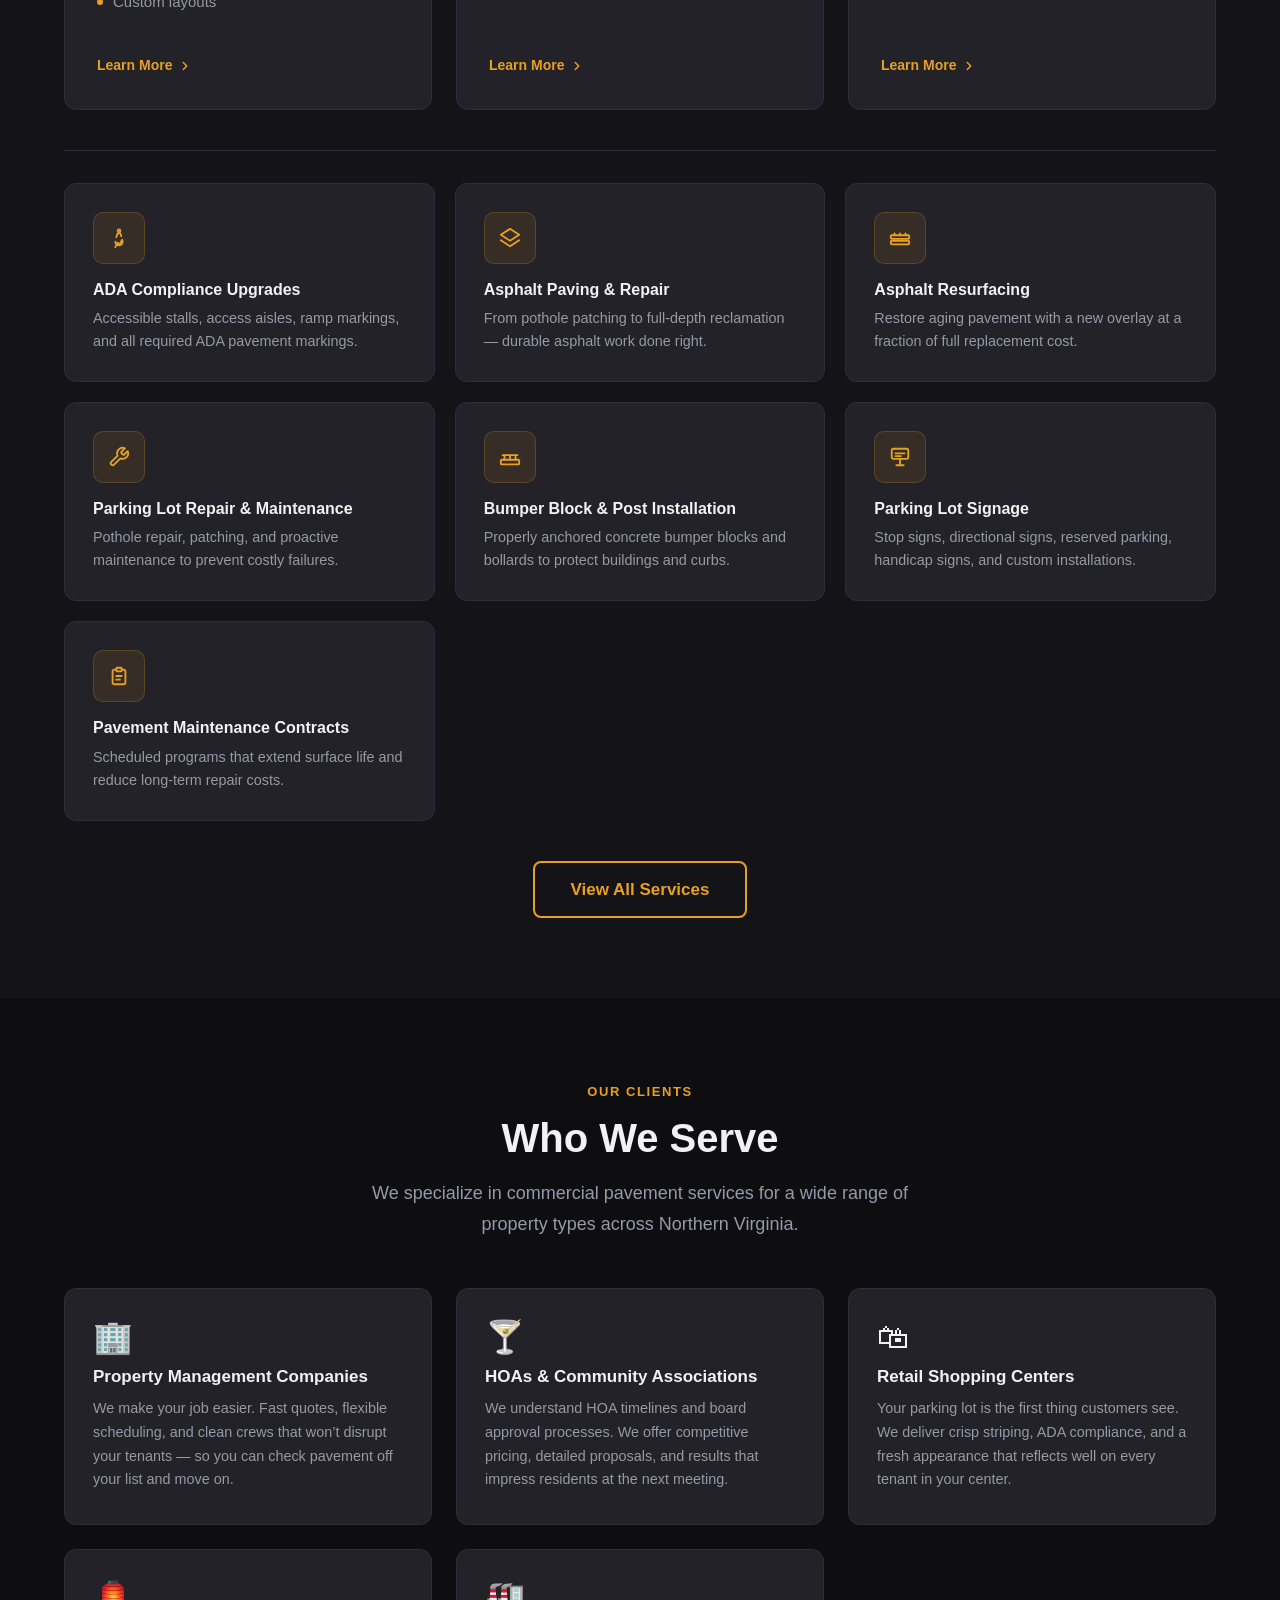
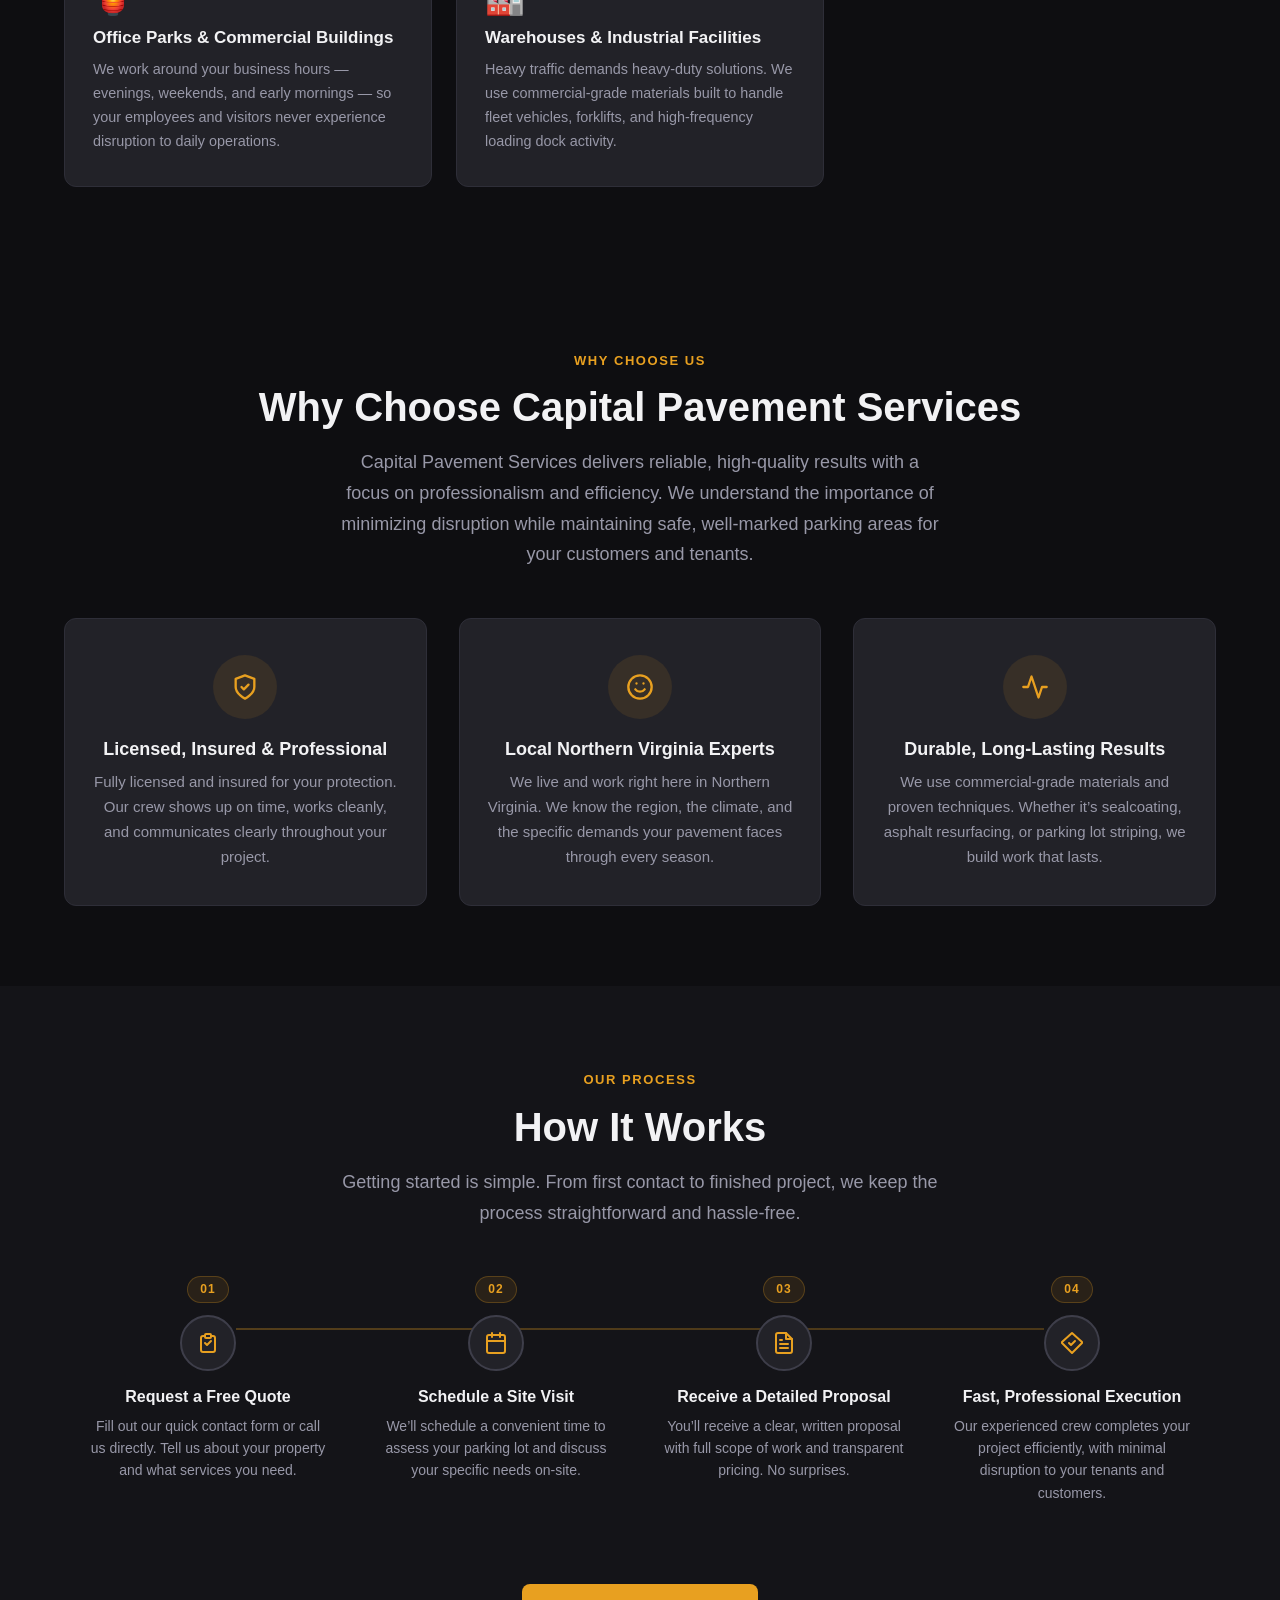
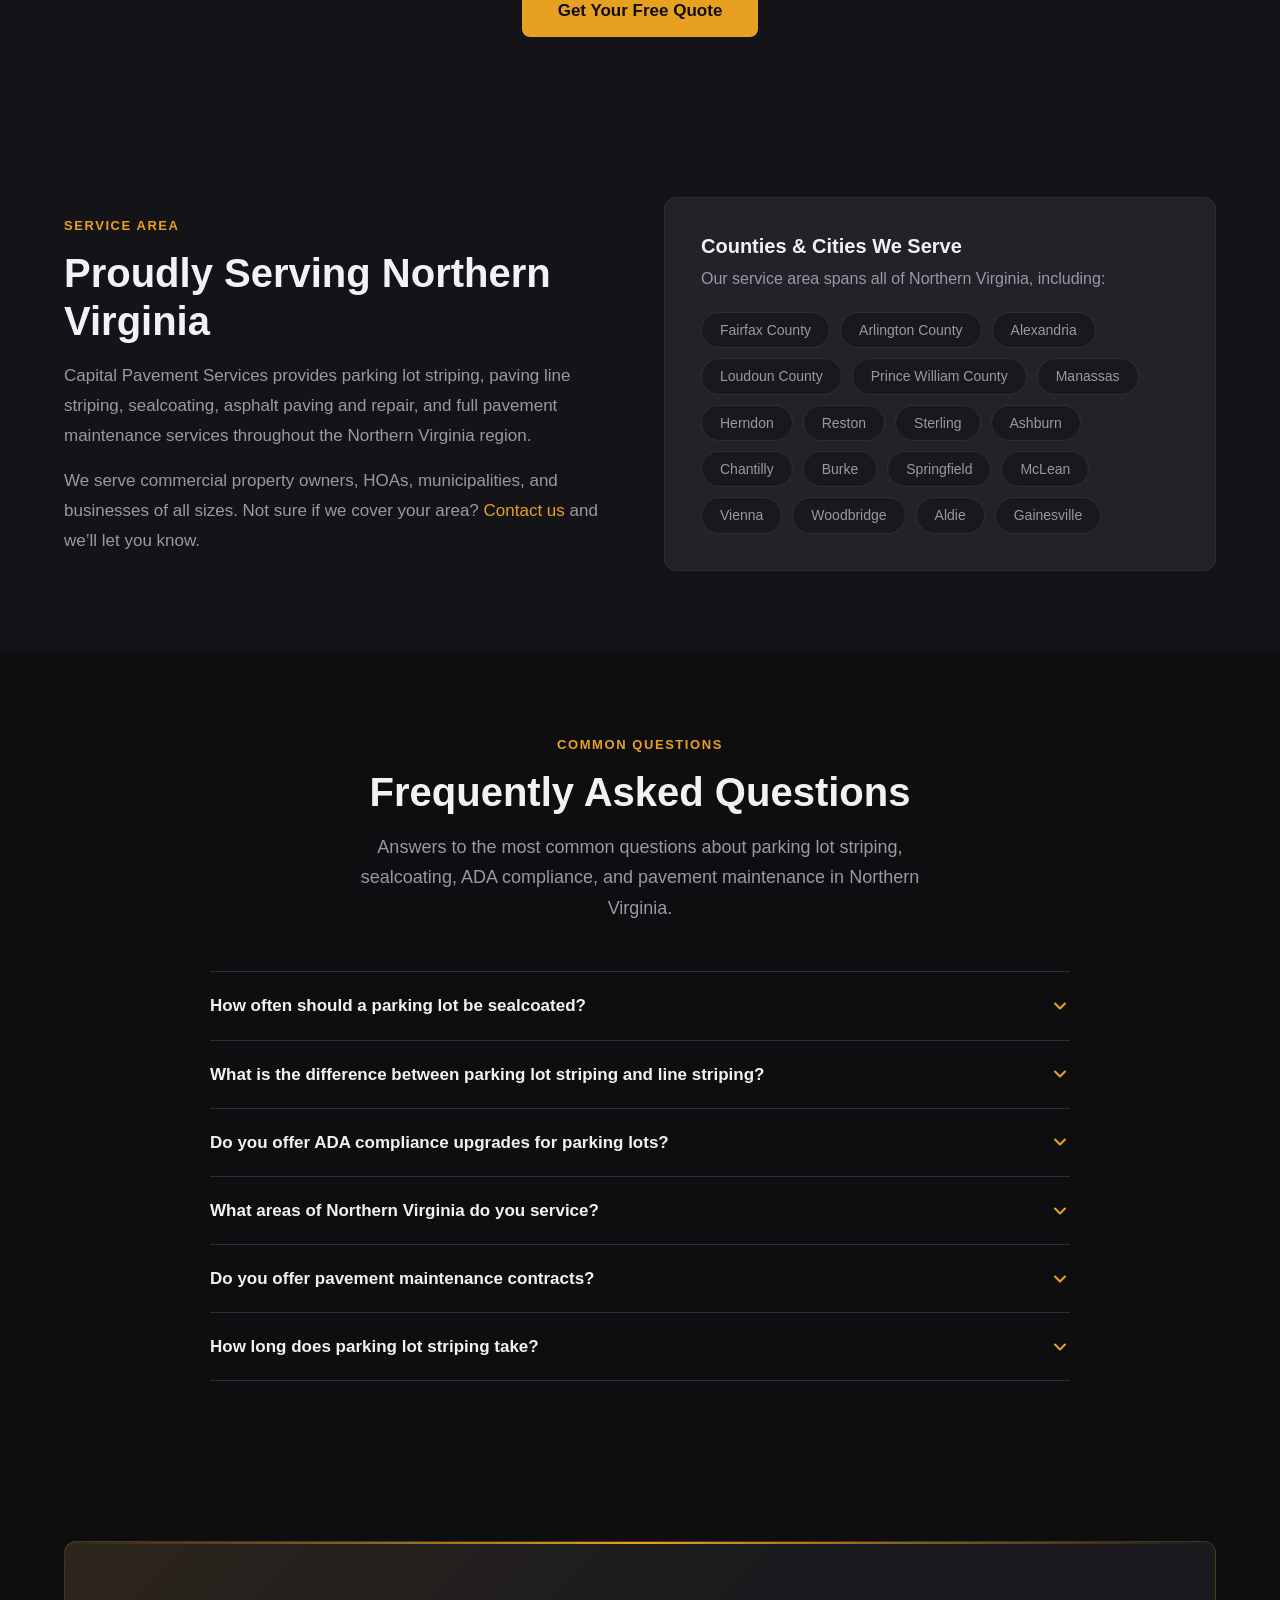
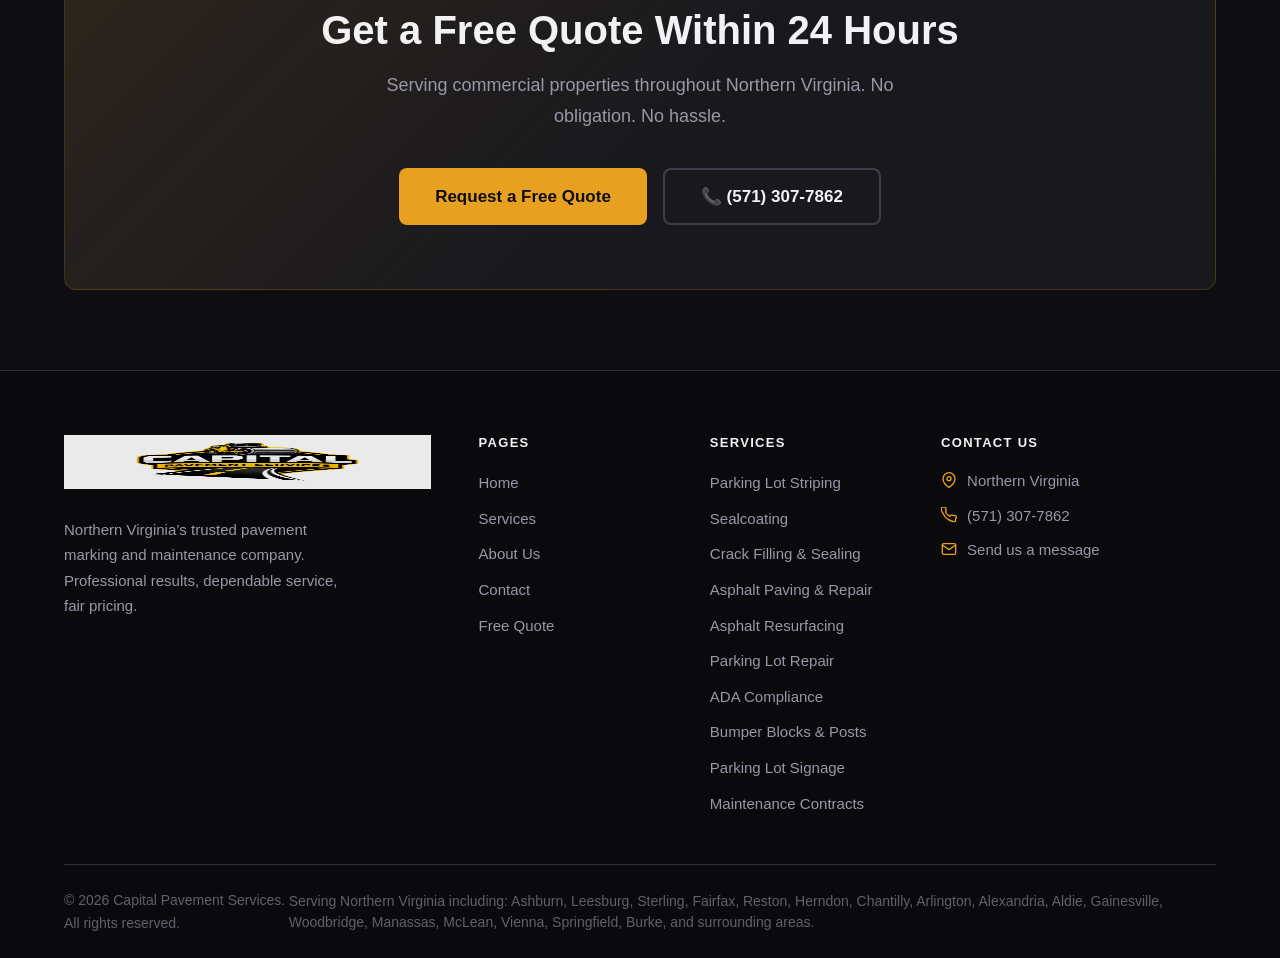
==== commit 4cfffef5: "Remove placeholder reviews and photos, fix carousel, add schema markup, update logo and hero image" ====
--- a/index.html
+++ b/index.html
@@ -19,8 +19,8 @@
         "name": "Capital Pavement Services",
         "url": "https://capitalpavementservices.com",
         "telephone": "+15713077862",
-        "logo": "https://capitalpavementservices.com/logo.svg",
-        "image": "https://capitalpavementservices.com/logo.svg",
+        "logo": "https://capitalpavementservices.com/images/Capital%20Pavement%20Logo.png",
+        "image": "https://capitalpavementservices.com/images/Capital%20Pavement%20Logo.png",
         "description": "Northern Virginia's trusted pavement marking and maintenance company. Professional parking lot striping, line striping, sealcoating, ADA compliance upgrades, asphalt paving and repair, asphalt resurfacing, pavement crack filling and sealing, parking lot repair and maintenance, parking lot signage, bumper block and post installation, and pavement maintenance contracts.",
         "areaServed": [
           {"@type": "County", "name": "Fairfax County", "containedIn": {"@type": "State", "name": "Virginia"}},
@@ -116,6 +116,43 @@
     ]
   }
   </script>
+  <!-- ===== STRUCTURED DATA: HomeAndConstructionBusiness ===== -->
+  <script type="application/ld+json">
+  {
+    "@context": "https://schema.org",
+    "@type": "HomeAndConstructionBusiness",
+    "name": "Capital Pavement Services",
+    "url": "https://capitalpavementservices.com",
+    "telephone": "+15713077862",
+    "description": "Professional parking lot striping, sealcoating, crack filling, and pavement maintenance services for commercial properties throughout Northern Virginia.",
+    "priceRange": "$",
+    "areaServed": [
+      {"@type": "City", "name": "Ashburn"},
+      {"@type": "City", "name": "Leesburg"},
+      {"@type": "City", "name": "Herndon"},
+      {"@type": "City", "name": "Reston"},
+      {"@type": "City", "name": "Sterling"},
+      {"@type": "City", "name": "Chantilly"},
+      {"@type": "City", "name": "Manassas"},
+      {"@type": "City", "name": "Springfield"},
+      {"@type": "City", "name": "Burke"},
+      {"@type": "City", "name": "McLean"},
+      {"@type": "City", "name": "Vienna"},
+      {"@type": "City", "name": "Woodbridge"},
+      {"@type": "City", "name": "Alexandria"},
+      {"@type": "AdministrativeArea", "name": "Fairfax County"},
+      {"@type": "AdministrativeArea", "name": "Loudoun County"},
+      {"@type": "AdministrativeArea", "name": "Prince William County"},
+      {"@type": "AdministrativeArea", "name": "Arlington County"}
+    ],
+    "address": {
+      "@type": "PostalAddress",
+      "addressRegion": "VA",
+      "addressCountry": "US"
+    },
+    "openingHours": "Mo-Sa 08:00-18:00"
+  }
+  </script>
 </head>
 <body>
 
@@ -124,7 +161,7 @@
     <div class="container nav-inner">
 
       <a href="index.html" class="nav-logo" aria-label="Capital Pavement Services Home">
-        <img src="logo.svg" alt="Capital Pavement Services — Northern Virginia" class="nav-logo-img" />
+        <img src="images/Capital%20Pavement%20Logo.png" alt="Capital Pavement Services — Northern Virginia" class="nav-logo-img" />
       </a>
 
       <ul class="nav-links" role="list">
@@ -158,7 +195,7 @@
   <!-- ===== HERO ===== -->
   <section class="hero" aria-label="Hero">
     <img
-      src="https://images.unsplash.com/photo-1656644177899-a83d045640e9?auto=format&fit=crop&w=1920&q=80"
+      src="images/Capital%20Pavement%20-%20Cover%20Shot%20.png"
       alt=""
       class="hero-bg-img"
       aria-hidden="true"
@@ -378,7 +415,7 @@
         </p>
       </div>
 
-      <div class="client-grid client-grid-5">
+      <div class="client-grid">
 
         <div class="client-card">
           <div class="client-icon" aria-hidden="true">&#127970;</div>
@@ -408,152 +445,6 @@
           <div class="client-icon" aria-hidden="true">&#127981;</div>
           <h3>Warehouses &amp; Industrial Facilities</h3>
           <p>Heavy traffic demands heavy-duty solutions. We use commercial-grade materials built to handle fleet vehicles, forklifts, and high-frequency loading dock activity.</p>
-        </div>
-
-      </div>
-    </div>
-  </section>
-
-  <!-- ===== BEFORE / AFTER ===== -->
-  <section class="section section-alt" aria-labelledby="before-after-heading">
-    <div class="container">
-      <div class="section-header centered">
-        <p class="section-label">Our Work</p>
-        <h2 class="section-title" id="before-after-heading">See the Capital Pavement Difference</h2>
-        <p class="section-subtitle">Photos from recent Northern Virginia projects.</p>
-      </div>
-
-      <div class="before-after-grid">
-
-        <div class="before-after-card">
-          <h3 class="before-after-label">Parking Lot Striping</h3>
-          <div class="before-after-images">
-            <div class="ba-image-wrap">
-              <span class="ba-tag">Before</span>
-              <img
-                src="https://images.unsplash.com/photo-1558618666-fcd25c85cd64?auto=format&fit=crop&w=600&q=75"
-                alt="Faded, worn parking lot striping before service"
-                loading="lazy"
-              />
-            </div>
-            <div class="ba-image-wrap">
-              <span class="ba-tag ba-tag-after">After</span>
-              <img
-                src="https://images.unsplash.com/photo-1504307651254-35680f356dfd?auto=format&fit=crop&w=600&q=75"
-                alt="Freshly painted parking lot striping after Capital Pavement service"
-                loading="lazy"
-              />
-            </div>
-          </div>
-        </div>
-
-        <div class="before-after-card">
-          <h3 class="before-after-label">Sealcoating</h3>
-          <div class="before-after-images">
-            <div class="ba-image-wrap">
-              <span class="ba-tag">Before</span>
-              <img
-                src="https://images.unsplash.com/photo-1598300042247-d088f8ab3a91?auto=format&fit=crop&w=600&q=75"
-                alt="Oxidized, grey asphalt before sealcoating"
-                loading="lazy"
-              />
-            </div>
-            <div class="ba-image-wrap">
-              <span class="ba-tag ba-tag-after">After</span>
-              <img
-                src="https://images.unsplash.com/photo-1656644177899-a83d045640e9?auto=format&fit=crop&w=600&q=75"
-                alt="Rich black asphalt after fresh sealcoating by Capital Pavement Services"
-                loading="lazy"
-              />
-            </div>
-          </div>
-        </div>
-
-        <div class="before-after-card">
-          <h3 class="before-after-label">Crack Filling</h3>
-          <div class="before-after-images">
-            <div class="ba-image-wrap">
-              <span class="ba-tag">Before</span>
-              <img
-                src="https://images.unsplash.com/photo-1545558014-8692077e9b5c?auto=format&fit=crop&w=600&q=75"
-                alt="Cracked pavement before crack filling repair"
-                loading="lazy"
-              />
-            </div>
-            <div class="ba-image-wrap">
-              <span class="ba-tag ba-tag-after">After</span>
-              <img
-                src="https://images.unsplash.com/photo-1568605114967-8130f3a36994?auto=format&fit=crop&w=600&q=75"
-                alt="Sealed cracks and smooth pavement surface after Capital Pavement repair"
-                loading="lazy"
-              />
-            </div>
-          </div>
-        </div>
-
-      </div>
-    </div>
-  </section>
-
-  <!-- ===== REVIEWS ===== -->
-  <section class="section" aria-labelledby="reviews-heading">
-    <div class="container">
-      <div class="section-header centered">
-        <p class="section-label">Client Reviews</p>
-        <h2 class="section-title" id="reviews-heading">What Our Clients Say</h2>
-        <p class="section-subtitle">
-          Join our growing list of satisfied Northern Virginia clients.
-        </p>
-      </div>
-
-      <div class="reviews-grid">
-
-        <div class="review-card">
-          <div class="review-stars" aria-label="5 out of 5 stars">
-            <span>&#9733;</span><span>&#9733;</span><span>&#9733;</span><span>&#9733;</span><span>&#9733;</span>
-          </div>
-          <p class="review-text">&ldquo;Capital Pavement did an outstanding job on our office complex. The crew was professional from start to finish — they showed up on time, communicated clearly, and the striping looks absolutely crisp. We&rsquo;ve had tenants comment on how much better the lot looks. Highly recommend for any commercial property.&rdquo;</p>
-          <div class="review-author">
-            <div class="review-author-info">
-              <strong>Michael R.</strong>
-              <span>Property Manager, Fairfax County</span>
-            </div>
-            <div class="review-google-badge" aria-label="Google review">
-              <svg viewBox="0 0 24 24" width="18" height="18" aria-hidden="true"><path fill="#4285F4" d="M22.56 12.25c0-.78-.07-1.53-.2-2.25H12v4.26h5.92c-.26 1.37-1.04 2.53-2.21 3.31v2.77h3.57c2.08-1.92 3.28-4.74 3.28-8.09z"/><path fill="#34A853" d="M12 23c2.97 0 5.46-.98 7.28-2.66l-3.57-2.77c-.98.66-2.23 1.06-3.71 1.06-2.86 0-5.29-1.93-6.16-4.53H2.18v2.84C3.99 20.53 7.7 23 12 23z"/><path fill="#FBBC05" d="M5.84 14.09c-.22-.66-.35-1.36-.35-2.09s.13-1.43.35-2.09V7.07H2.18C1.43 8.55 1 10.22 1 12s.43 3.45 1.18 4.93l2.85-2.22.81-.62z"/><path fill="#EA4335" d="M12 5.38c1.62 0 3.06.56 4.21 1.64l3.15-3.15C17.45 2.09 14.97 1 12 1 7.7 1 3.99 3.47 2.18 7.07l3.66 2.84c.87-2.6 3.3-4.53 6.16-4.53z"/></svg>
-            </div>
-          </div>
-        </div>
-
-        <div class="review-card">
-          <div class="review-stars" aria-label="5 out of 5 stars">
-            <span>&#9733;</span><span>&#9733;</span><span>&#9733;</span><span>&#9733;</span><span>&#9733;</span>
-          </div>
-          <p class="review-text">&ldquo;Our HOA board was impressed by how seamless the whole process was. Capital Pavement gave us a detailed written proposal, stuck to the agreed schedule, and the finished lot is spotless. The lines are perfectly straight and the cleanup was immaculate. Exactly what you want from a contractor working in a residential community.&rdquo;</p>
-          <div class="review-author">
-            <div class="review-author-info">
-              <strong>Sandra L.</strong>
-              <span>HOA Board Member, Loudoun County</span>
-            </div>
-            <div class="review-google-badge" aria-label="Google review">
-              <svg viewBox="0 0 24 24" width="18" height="18" aria-hidden="true"><path fill="#4285F4" d="M22.56 12.25c0-.78-.07-1.53-.2-2.25H12v4.26h5.92c-.26 1.37-1.04 2.53-2.21 3.31v2.77h3.57c2.08-1.92 3.28-4.74 3.28-8.09z"/><path fill="#34A853" d="M12 23c2.97 0 5.46-.98 7.28-2.66l-3.57-2.77c-.98.66-2.23 1.06-3.71 1.06-2.86 0-5.29-1.93-6.16-4.53H2.18v2.84C3.99 20.53 7.7 23 12 23z"/><path fill="#FBBC05" d="M5.84 14.09c-.22-.66-.35-1.36-.35-2.09s.13-1.43.35-2.09V7.07H2.18C1.43 8.55 1 10.22 1 12s.43 3.45 1.18 4.93l2.85-2.22.81-.62z"/><path fill="#EA4335" d="M12 5.38c1.62 0 3.06.56 4.21 1.64l3.15-3.15C17.45 2.09 14.97 1 12 1 7.7 1 3.99 3.47 2.18 7.07l3.66 2.84c.87-2.6 3.3-4.53 6.16-4.53z"/></svg>
-            </div>
-          </div>
-        </div>
-
-        <div class="review-card">
-          <div class="review-stars" aria-label="5 out of 5 stars">
-            <span>&#9733;</span><span>&#9733;</span><span>&#9733;</span><span>&#9733;</span><span>&#9733;</span>
-          </div>
-          <p class="review-text">&ldquo;We hired Capital Pavement to bring our shopping center into ADA compliance after a compliance review flagged several issues. They knew exactly what was required — proper stall dimensions, van-accessible spaces, the correct ISA symbols — and handled everything professionally. Zero headaches. Our attorney confirmed everything was done correctly.&rdquo;</p>
-          <div class="review-author">
-            <div class="review-author-info">
-              <strong>David T.</strong>
-              <span>Retail Center Owner, Prince William County</span>
-            </div>
-            <div class="review-google-badge" aria-label="Google review">
-              <svg viewBox="0 0 24 24" width="18" height="18" aria-hidden="true"><path fill="#4285F4" d="M22.56 12.25c0-.78-.07-1.53-.2-2.25H12v4.26h5.92c-.26 1.37-1.04 2.53-2.21 3.31v2.77h3.57c2.08-1.92 3.28-4.74 3.28-8.09z"/><path fill="#34A853" d="M12 23c2.97 0 5.46-.98 7.28-2.66l-3.57-2.77c-.98.66-2.23 1.06-3.71 1.06-2.86 0-5.29-1.93-6.16-4.53H2.18v2.84C3.99 20.53 7.7 23 12 23z"/><path fill="#FBBC05" d="M5.84 14.09c-.22-.66-.35-1.36-.35-2.09s.13-1.43.35-2.09V7.07H2.18C1.43 8.55 1 10.22 1 12s.43 3.45 1.18 4.93l2.85-2.22.81-.62z"/><path fill="#EA4335" d="M12 5.38c1.62 0 3.06.56 4.21 1.64l3.15-3.15C17.45 2.09 14.97 1 12 1 7.7 1 3.99 3.47 2.18 7.07l3.66 2.84c.87-2.6 3.3-4.53 6.16-4.53z"/></svg>
-            </div>
-          </div>
         </div>
 
       </div>
@@ -871,7 +762,7 @@
 
         <div class="footer-brand">
           <div class="footer-logo">
-            <img src="logo.svg" alt="Capital Pavement Services — Northern Virginia" class="footer-logo-img" />
+            <img src="images/Capital%20Pavement%20Logo.png" alt="Capital Pavement Services — Northern Virginia" class="footer-logo-img" />
           </div>
           <p>
             Northern Virginia&rsquo;s trusted pavement marking and maintenance company.
--- a/css/styles.css
+++ b/css/styles.css
@@ -1728,28 +1728,6 @@
   margin-bottom: 14px;
 }
 
-/* ============================================
-   Client Grid — 5 items
-   Uses a 6-col subgrid so two bottom items center naturally
-   ============================================ */
-
-.client-grid-5 {
-  display: grid;
-  grid-template-columns: repeat(6, 1fr);
-}
-
-.client-grid-5 .client-card {
-  grid-column: span 2;
-}
-
-/* Center the bottom 2 cards: shift them into col 2-4 and 4-6 */
-.client-grid-5 .client-card:nth-child(4) {
-  grid-column: 2 / 4;
-}
-
-.client-grid-5 .client-card:nth-child(5) {
-  grid-column: 4 / 6;
-}
 
 /* ============================================
    How It Works — Process Steps
@@ -1844,31 +1822,11 @@
     display: none;
   }
 
-  .client-grid-5 {
-    grid-template-columns: repeat(2, 1fr);
-  }
-
-  .client-grid-5 .client-card {
-    grid-column: span 1;
-  }
-
-  .client-grid-5 .client-card:nth-child(4),
-  .client-grid-5 .client-card:nth-child(5) {
-    grid-column: span 1;
-  }
 }
 
 @media (max-width: 480px) {
   .process-grid {
     grid-template-columns: 1fr;
-  }
-
-  .client-grid-5 {
-    grid-template-columns: 1fr;
-  }
-
-  .client-grid-5 .client-card {
-    grid-column: span 1;
   }
 }
 
